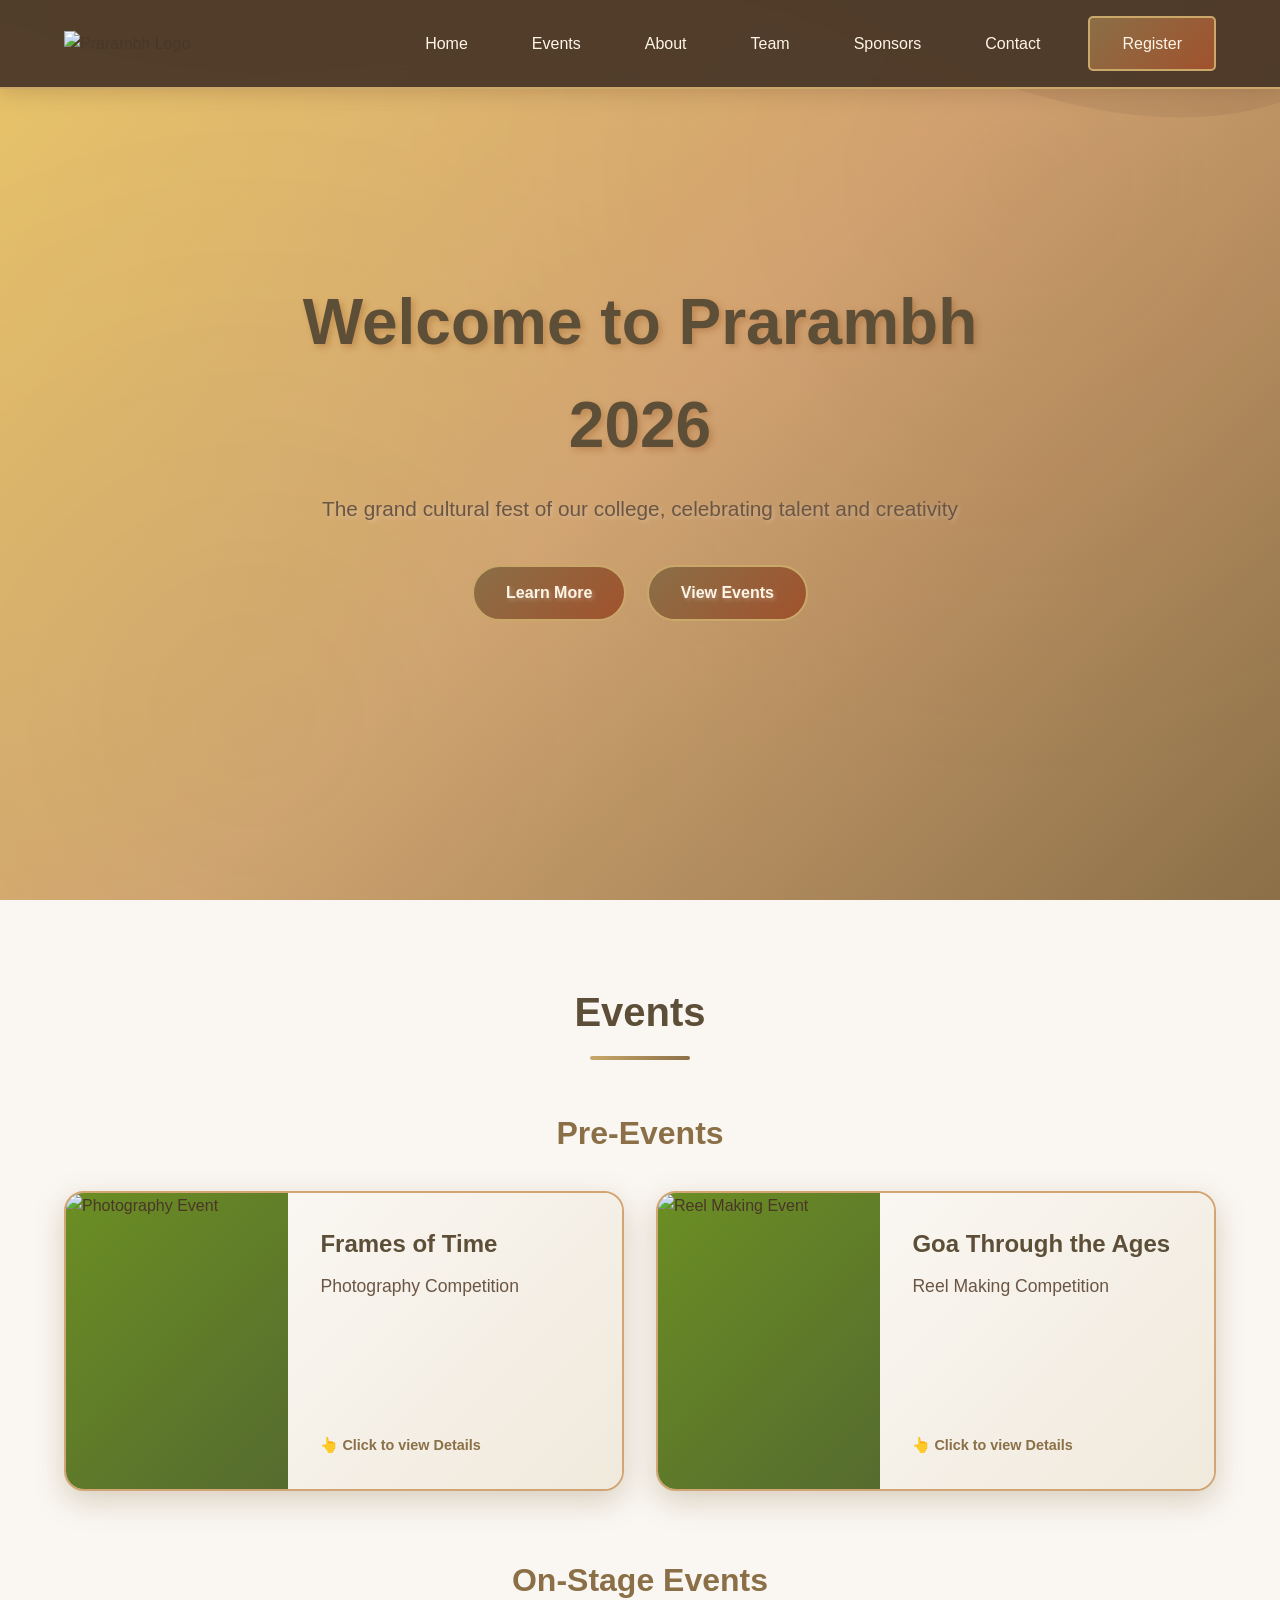
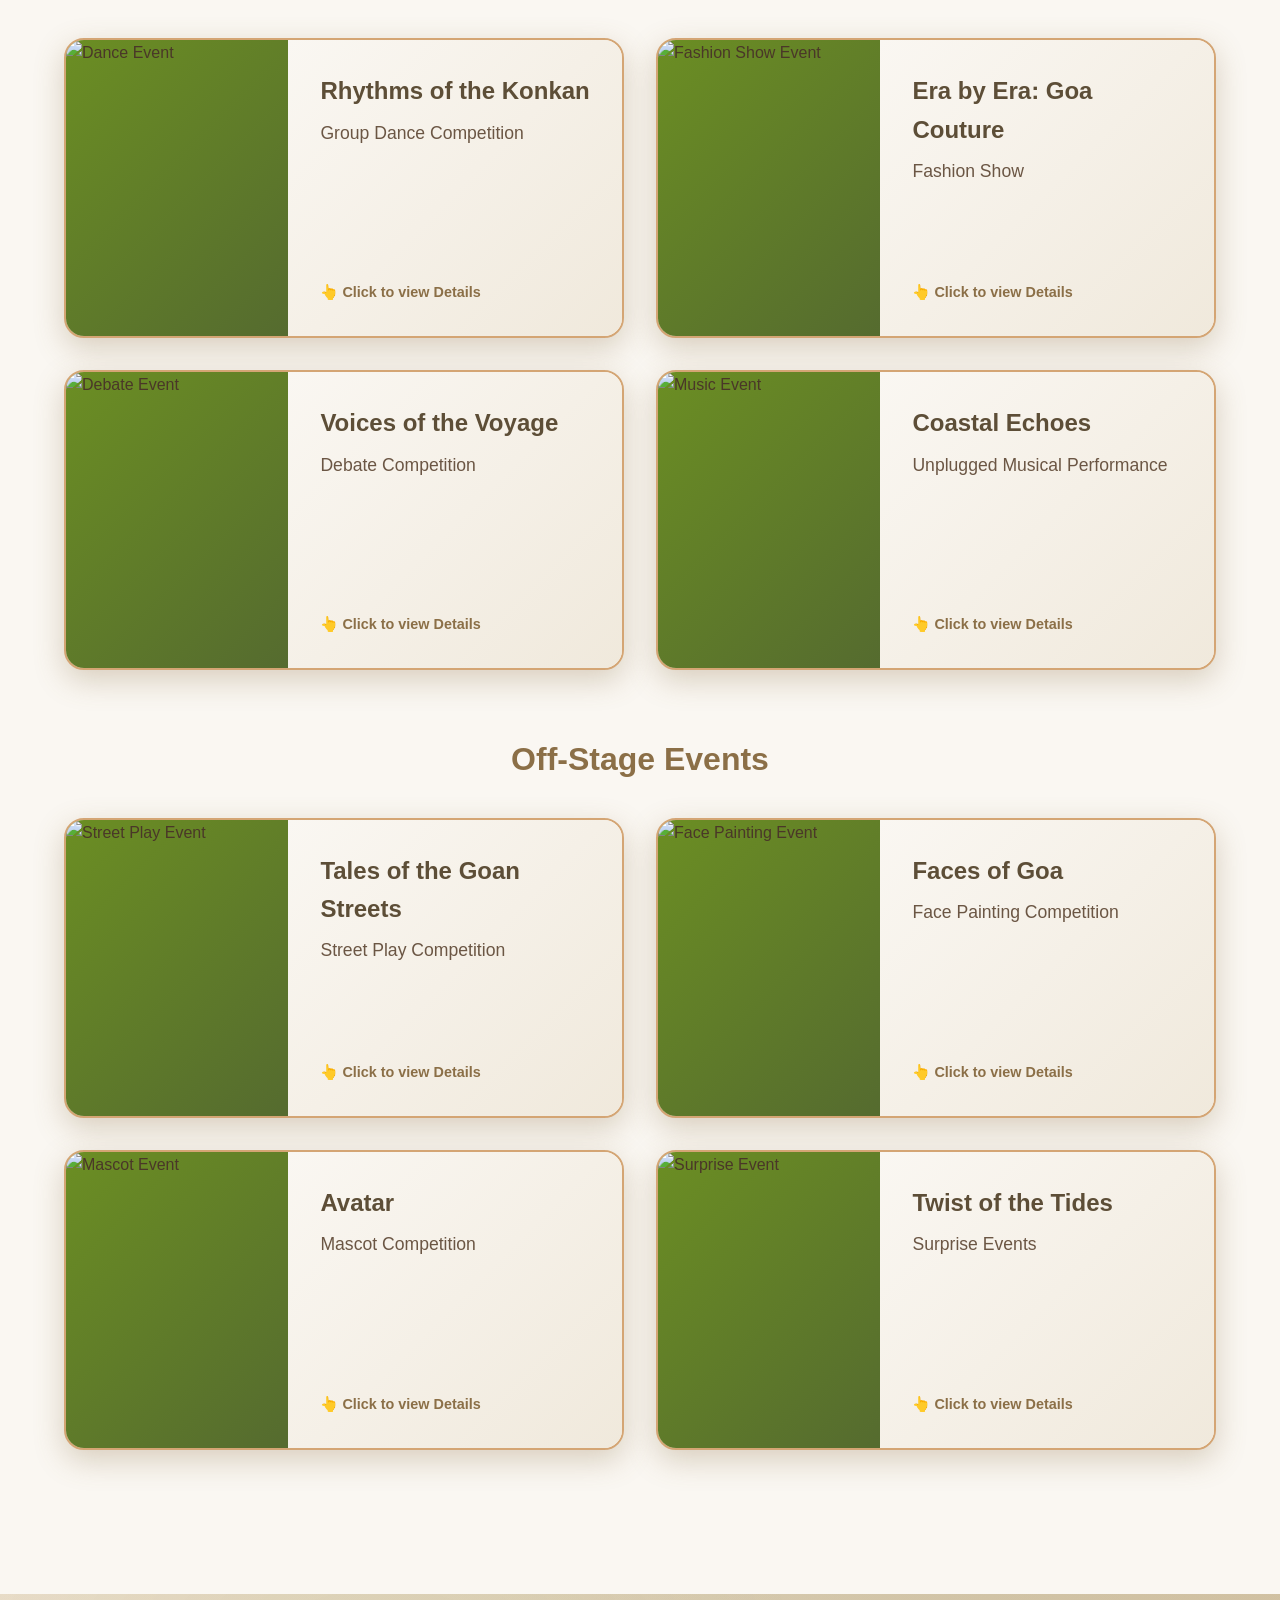
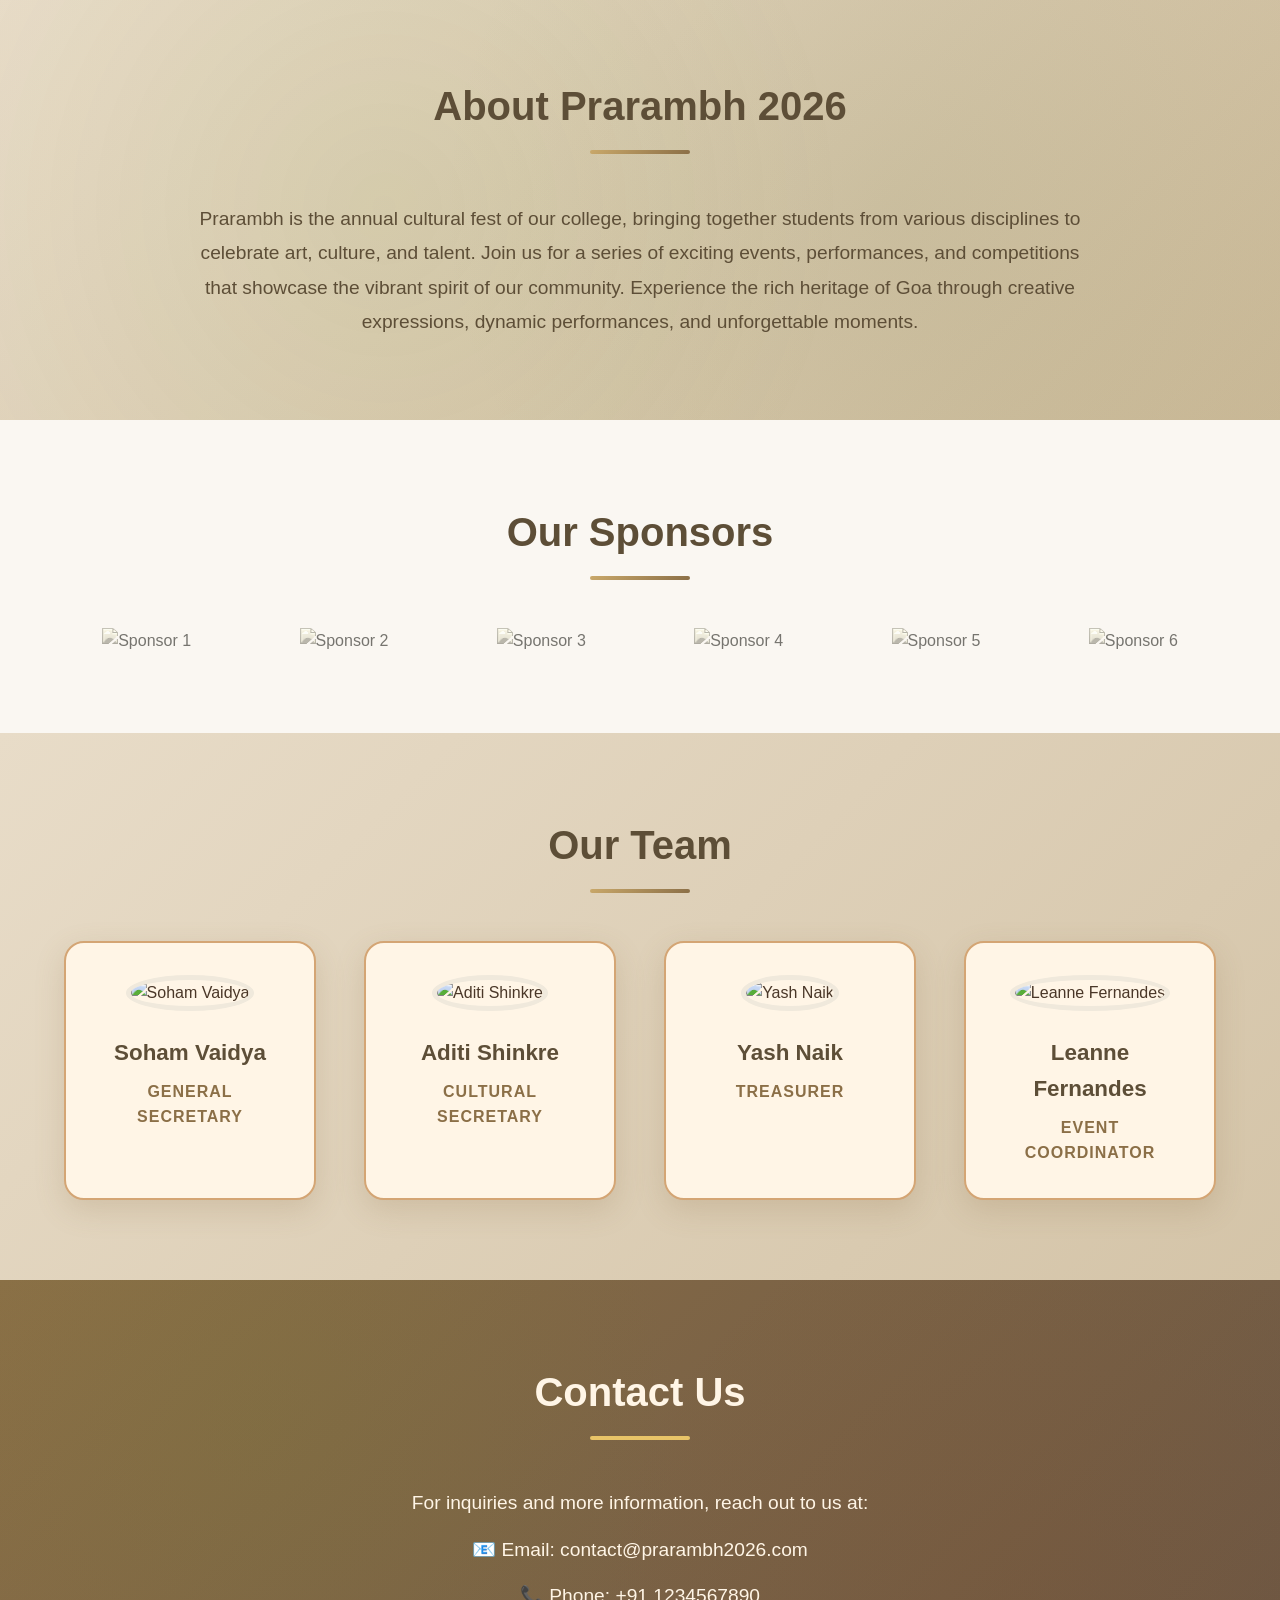
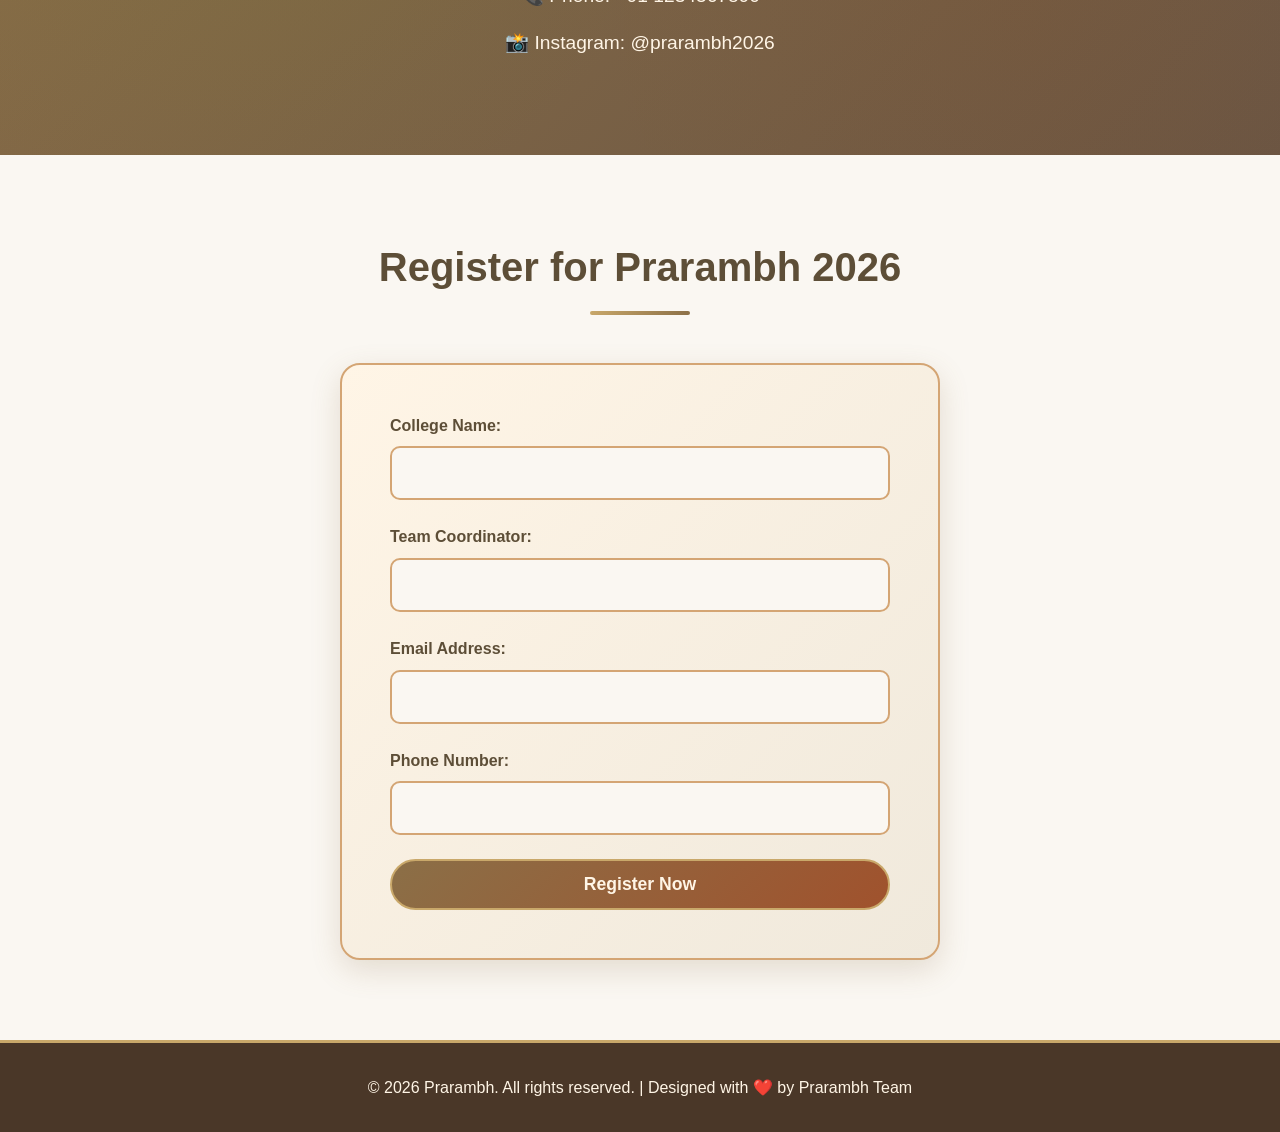
==== index.html @ e674198d "first commit" ====
<!DOCTYPE html>
<html lang="en">
<head>
    <meta charset="UTF-8">
    <meta name="viewport" content="width=device-width, initial-scale=1.0">
    <title>Prarambh 2026 - Cultural Fest</title>
    <link rel="stylesheet" href="theme.css">
</head>
<body>
    <div class="navbar">
        <div class="logo">
            <img src="assets/logo.png" alt="Prarambh Logo">
        </div>
        <div class="navbuttons">
            <a href="#home">Home</a>
            <a href="#events">Events</a>
            <a href="#about">About</a>
            <a href="#team">Team</a>
            <a href="#sponsors">Sponsors</a>
            <a href="#contact">Contact</a>
            <a href="#register" class="btn">Register</a>
        </div>
    </div>

    <div class="home" id="home">
        <div class="home-text">
            <h1>Welcome to Prarambh 2026</h1>
            <p>The grand cultural fest of our college, celebrating talent and creativity</p>
            <a href="#about" class="btn">Learn More</a>
            <a href="#events" class="btn">View Events</a>
        </div>
    </div>

    <section class="events" id="events">
        <h2>Events</h2>
        
        <div class="event-category">
            <h3>Pre-Events</h3>
            <div class="event-list">
                <div class="event-card" onclick="flipCard(this)">
                    <div class="event-card-inner">
                        <div class="event-front">
                            <div class="event-image">
                                <img src="assets/photography.jpg" alt="Photography Event">
                            </div>
                            <div class="event-content">
                                <h4>Frames of Time</h4>
                                <p>Photography Competition</p>
                                <div class="click-hint">
                                    <span>👆 Click to view Details</span>
                                </div>
                            </div>
                        </div>
                        <div class="event-back">
                            <h4>Frames of Time - Details</h4>
                            <ul>
                                <li>Theme: Capture the essence of Goa through time</li>
                                <li>Maximum 3 entries per participant</li>
                                <li>Original photographs only - no stock images</li>
                                <li>High resolution images (minimum 3000x2000 pixels)</li>
                                <li>Submit in JPEG format with metadata intact</li>
                                <li>Deadline: 7 days before the fest</li>
                            </ul>
                            <div class="back-hint">Click again to flip back</div>
                        </div>
                    </div>
                </div>
                <div class="event-card" onclick="flipCard(this)">
                    <div class="event-card-inner">
                        <div class="event-front">
                            <div class="event-image">
                                <img src="assets/reel.jpg" alt="Reel Making Event">
                            </div>
                            <div class="event-content">
                                <h4>Goa Through the Ages</h4>
                                <p>Reel Making Competition</p>
                                <div class="click-hint">
                                    <span>👆 Click to view Details</span>
                                </div>
                            </div>
                        </div>
                        <div class="event-back">
                            <h4>Goa Through the Ages - Details</h4>
                            <ul>
                                <li>Duration: 30-90 seconds</li>
                                <li>Theme: Historical or cultural aspects of Goa</li>
                                <li>Original content required</li>
                                <li>Can include music (ensure copyright clearance)</li>
                                <li>Submit in MP4 format, 1080p minimum</li>
                                <li>Deadline: 5 days before the fest</li>
                            </ul>
                            <div class="back-hint">Click again to flip back</div>
                        </div>
                    </div>
                </div>
            </div>
        </div>

        <div class="event-category">
            <h3>On-Stage Events</h3>
            <div class="event-list">
                <div class="event-card" onclick="flipCard(this)">
                    <div class="event-card-inner">
                        <div class="event-front">
                            <div class="event-image">
                                <img src="assets/dance.jpg" alt="Dance Event">
                            </div>
                            <div class="event-content">
                                <h4>Rhythms of the Konkan</h4>
                                <p>Group Dance Competition</p>
                                <div class="click-hint">
                                    <span>👆 Click to view Details</span>
                                </div>
                            </div>
                        </div>
                        <div class="event-back">
                            <h4>Rhythms of the Konkan - Details</h4>
                            <ul>
                                <li>Team size: 8-15 members</li>
                                <li>Performance duration: 5-8 minutes</li>
                                <li>Theme: Cultural dance forms of coastal India</li>
                                <li>Props allowed (must be carried by team)</li>
                                <li>Music track to be submitted 2 days prior</li>
                                <li>Judging: choreography, synchronization, costume, theme</li>
                            </ul>
                            <div class="back-hint">Click again to flip back</div>
                        </div>
                    </div>
                </div>
                <div class="event-card" onclick="flipCard(this)">
                    <div class="event-card-inner">
                        <div class="event-front">
                            <div class="event-image">
                                <img src="assets/fashion.jpg" alt="Fashion Show Event">
                            </div>
                            <div class="event-content">
                                <h4>Era by Era: Goa Couture</h4>
                                <p>Fashion Show</p>
                                <div class="click-hint">
                                    <span>👆 Click to view Details</span>
                                </div>
                            </div>
                        </div>
                        <div class="event-back">
                            <h4>Era by Era: Goa Couture - Details</h4>
                            <ul>
                                <li>Team size: 6-12 models + designers</li>
                                <li>Showcase minimum 3 eras of Goan fashion</li>
                                <li>Duration: 8-12 minutes</li>
                                <li>Original designs encouraged</li>
                                <li>Background music to be submitted in advance</li>
                                <li>Judging on creativity, presentation, and theme adherence</li>
                            </ul>
                            <div class="back-hint">Click again to flip back</div>
                        </div>
                    </div>
                </div>
                <div class="event-card" onclick="flipCard(this)">
                    <div class="event-card-inner">
                        <div class="event-front">
                            <div class="event-image">
                                <img src="assets/debate.jpg" alt="Debate Event">
                            </div>
                            <div class="event-content">
                                <h4>Voices of the Voyage</h4>
                                <p>Debate Competition</p>
                                <div class="click-hint">
                                    <span>👆 Click to view Details</span>
                                </div>
                            </div>
                        </div>
                        <div class="event-back">
                            <h4>Voices of the Voyage - Details</h4>
                            <ul>
                                <li>Format: Parliamentary debate</li>
                                <li>Team size: 2 members per side</li>
                                <li>Topic announced 30 minutes before debate</li>
                                <li>Speaking time: 5 minutes per speaker</li>
                                <li>Rebuttal time: 2 minutes</li>
                                <li>Judging on content, delivery, and argumentation</li>
                            </ul>
                            <div class="back-hint">Click again to flip back</div>
                        </div>
                    </div>
                </div>
                <div class="event-card" onclick="flipCard(this)">
                    <div class="event-card-inner">
                        <div class="event-front">
                            <div class="event-image">
                                <img src="assets/music.jpg" alt="Music Event">
                            </div>
                            <div class="event-content">
                                <h4>Coastal Echoes</h4>
                                <p>Unplugged Musical Performance</p>
                                <div class="click-hint">
                                    <span>👆 Click to view Details</span>
                                </div>
                            </div>
                        </div>
                        <div class="event-back">
                            <h4>Coastal Echoes - Details</h4>
                            <ul>
                                <li>Solo or group (maximum 5 members)</li>
                                <li>Duration: 4-6 minutes</li>
                                <li>Only acoustic instruments allowed</li>
                                <li>Original compositions or covers permitted</li>
                                <li>Sound check 30 minutes before performance</li>
                                <li>Judging on vocals, musicality, and stage presence</li>
                            </ul>
                            <div class="back-hint">Click again to flip back</div>
                        </div>
                    </div>
                </div>
            </div>
        </div>

        <div class="event-category">
            <h3>Off-Stage Events</h3>
            <div class="event-list">
                <div class="event-card" onclick="flipCard(this)">
                    <div class="event-card-inner">
                        <div class="event-front">
                            <div class="event-image">
                                <img src="assets/street.jpg" alt="Street Play Event">
                            </div>
                            <div class="event-content">
                                <h4>Tales of the Goan Streets</h4>
                                <p>Street Play Competition</p>
                                <div class="click-hint">
                                    <span>👆 Click to view Details</span>
                                </div>
                            </div>
                        </div>
                        <div class="event-back">
                            <h4>Tales of the Goan Streets - Details</h4>
                            <ul>
                                <li>Team size: 8-20 members</li>
                                <li>Duration: 10-15 minutes</li>
                                <li>Theme: Social issues or Goan culture</li>
                                <li>Minimal props allowed</li>
                                <li>No microphones - natural voice projection</li>
                                <li>Performance in designated outdoor area</li>
                            </ul>
                            <div class="back-hint">Click again to flip back</div>
                        </div>
                    </div>
                </div>
                <div class="event-card" onclick="flipCard(this)">
                    <div class="event-card-inner">
                        <div class="event-front">
                            <div class="event-image">
                                <img src="assets/facepainting.jpg" alt="Face Painting Event">
                            </div>
                            <div class="event-content">
                                <h4>Faces of Goa</h4>
                                <p>Face Painting Competition</p>
                                <div class="click-hint">
                                    <span>👆 Click to view Details</span>
                                </div>
                            </div>
                        </div>
                        <div class="event-back">
                            <h4>Faces of Goa - Details</h4>
                            <ul>
                                <li>Solo event</li>
                                <li>Duration: 45 minutes</li>
                                <li>Theme: Goan culture and heritage</li>
                                <li>Bring your own materials</li>
                                <li>Model will be provided</li>
                                <li>Judging on creativity, technique, and theme</li>
                            </ul>
                            <div class="back-hint">Click again to flip back</div>
                        </div>
                    </div>
                </div>
                <div class="event-card" onclick="flipCard(this)">
                    <div class="event-card-inner">
                        <div class="event-front">
                            <div class="event-image">
                                <img src="assets/mascot.jpg" alt="Mascot Event">
                            </div>
                            <div class="event-content">
                                <h4>Avatar</h4>
                                <p>Mascot Competition</p>
                                <div class="click-hint">
                                    <span>👆 Click to view Details</span>
                                </div>
                            </div>
                        </div>
                        <div class="event-back">
                            <h4>Avatar - Details</h4>
                            <ul>
                                <li>Solo or pair entry</li>
                                <li>Create an original mascot for Prarambh</li>
                                <li>Costume must be self-made</li>
                                <li>Performance duration: 2-3 minutes</li>
                                <li>Mascot should represent cultural values</li>
                                <li>Judging on creativity, costume, and performance</li>
                            </ul>
                            <div class="back-hint">Click again to flip back</div>
                        </div>
                    </div>
                </div>
                <div class="event-card" onclick="flipCard(this)">
                    <div class="event-card-inner">
                        <div class="event-front">
                            <div class="event-image">
                                <img src="assets/surprise.jpg" alt="Surprise Event">
                            </div>
                            <div class="event-content">
                                <h4>Twist of the Tides</h4>
                                <p>Surprise Events</p>
                                <div class="click-hint">
                                    <span>👆 Click to view Details</span>
                                </div>
                            </div>
                        </div>
                        <div class="event-back">
                            <h4>Twist of the Tides - Details</h4>
                            <ul>
                                <li>Details will be announced at the venue</li>
                                <li>Open to all participants</li>
                                <li>Spontaneous participation encouraged</li>
                                <li>Quick decision-making required</li>
                                <li>Prizes for most creative responses</li>
                                <li>Stay tuned for announcements during the fest!</li>
                            </ul>
                            <div class="back-hint">Click again to flip back</div>
                        </div>
                    </div>
                </div>
            </div>
        </div>
    </section>

    <section class="about" id="about">
        <h2>About Prarambh 2026</h2>
        <p>Prarambh is the annual cultural fest of our college, bringing together students from various disciplines to celebrate art, culture, and talent. Join us for a series of exciting events, performances, and competitions that showcase the vibrant spirit of our community. Experience the rich heritage of Goa through creative expressions, dynamic performances, and unforgettable moments.</p>
    </section>

    <section class="sponsors" id="sponsors">
        <h2>Our Sponsors</h2>
        <div class="sponsor-list">
            <div class="sponsor-item">
                <img src="assets/sponsor1.png" alt="Sponsor 1">
            </div>
            <div class="sponsor-item">
                <img src="assets/sponsor1.png" alt="Sponsor 2">
            </div>
            <div class="sponsor-item">
                <img src="assets/sponsor1.png" alt="Sponsor 3">
            </div>
            <div class="sponsor-item">
                <img src="assets/sponsor1.png" alt="Sponsor 4">
            </div>
            <div class="sponsor-item">
                <img src="assets/sponsor1.png" alt="Sponsor 5">
            </div>
            <div class="sponsor-item">
                <img src="assets/sponsor1.png" alt="Sponsor 6">
            </div>
        </div>
    </section>

    <section class="team" id="team">
        <h2>Our Team</h2>
        <div class="team-container">
            <div class="team-member">
                <img src="assets/team1.jpg" alt="Soham Vaidya">
                <h4>Soham Vaidya</h4>
                <p>General Secretary</p>
            </div>
            <div class="team-member">
                <img src="assets/team2.jpg" alt="Aditi Shinkre">
                <h4>Aditi Shinkre</h4>
                <p>Cultural Secretary</p>
            </div>
            <div class="team-member">
                <img src="assets/team4.jpg" alt="Yash Naik">
                <h4>Yash Naik</h4>
                <p>Treasurer</p>
            </div>
            <div class="team-member">
                <img src="assets/team5.jpg" alt="Leanne Fernandes">
                <h4>Leanne Fernandes</h4>
                <p>Event Coordinator</p>
            </div>
        </div>
    </section>

    <section class="contact" id="contact">
        <h2>Contact Us</h2>
        <p>For inquiries and more information, reach out to us at:</p>
        <p>📧 Email: contact@prarambh2026.com</p>
        <p>📞 Phone: +91 1234567890</p>
        <p>📸 Instagram: @prarambh2026</p>
    </section>

    <section class="register" id="register">
        <h2>Register for Prarambh 2026</h2>
        <form action="#" method="post">
            <label for="name">College Name:</label>
            <input type="text" id="name" name="name" required>

            <label for="name">Team Coordinator:</label>
            <input type="text" id="name" name="name" required>

            <label for="email">Email Address:</label>
            <input type="email" id="email" name="email" required>

            <label for="phone">Phone Number:</label>
            <input type="tel" id="phone" name="phone" required>

            <button type="submit" class="btn">Register Now</button>
        </form>
    </section>

    <div class="footer">
        <p>&copy; 2026 Prarambh. All rights reserved. | Designed with ❤️ by Prarambh Team</p>
    </div>

    <script>
        function flipCard(card) {
            card.classList.toggle('flipped');
        }

        document.querySelectorAll('a[href^="#"]').forEach(anchor => {
            anchor.addEventListener('click', function (e) {
                e.preventDefault();
                const target = document.querySelector(this.getAttribute('href'));
                if (target) {
                    target.scrollIntoView({
                        behavior: 'smooth',
                        block: 'start'
                    });
                }
            });
        });
    </script>
</body>
</html>
---- theme.css ----
* {
            margin: 0;
            padding: 0;
            box-sizing: border-box;
        }

        body {
            font-family: 'Segoe UI', Tahoma, Geneva, Verdana, sans-serif;
            line-height: 1.6;
            color: #4a3728;
            background: #f5f0e8;
        }

        .navbar {
            position: fixed;
            top: 0;
            width: 100%;
            background: rgba(74, 55, 40, 0.95);
            backdrop-filter: blur(10px);
            padding: 1rem 5%;
            display: flex;
            justify-content: space-between;
            align-items: center;
            z-index: 1000;
            box-shadow: 0 2px 20px rgba(120, 81, 50, 0.3);
            border-bottom: 2px solid #c9a86a;
        }

        .logo img {
            height: 50px;
            width: auto;
        }

        .navbuttons {
            display: flex;
            gap: 2rem;
            align-items: center;
        }

        .navbuttons a {
            color: #fff5e6;
            text-decoration: none;
            font-weight: 500;
            transition: all 0.3s ease;
            padding: 0.5rem 1rem;
            border-radius: 5px;
        }

        .navbuttons a:hover {
            color: #e8c468;
            background: rgba(201, 168, 106, 0.2);
        }

        .btn {
            background: linear-gradient(135deg, #8b6f47 0%, #a0522d 100%);
            color: #fff5e6 !important;
            padding: 0.8rem 2rem !important;
            border: 2px solid #c9a86a;
            border-radius: 50px;
            cursor: pointer;
            font-weight: 600;
            transition: all 0.3s ease;
            text-decoration: none;
            display: inline-block;
        }

        .btn:hover {
            transform: translateY(-2px);
            box-shadow: 0 10px 25px rgba(139, 111, 71, 0.4);
            background: linear-gradient(135deg, #a0522d 0%, #8b4513 100%);
            border-color: #e8c468;
        }

        .home {
            min-height: 100vh;
            background: linear-gradient(135deg, #e8c468 0%, #d4a574 50%, #8b6f47 100%);
            display: flex;
            align-items: center;
            justify-content: center;
            text-align: center;
            padding: 2rem;
            position: relative;
            overflow: hidden;
        }

        .home::before {
            content: '';
            position: absolute;
            top: 0;
            left: 0;
            right: 0;
            bottom: 0;
            background: 
                radial-gradient(circle at 20% 80%, rgba(107, 142, 35, 0.1) 0%, transparent 50%),
                radial-gradient(circle at 80% 20%, rgba(139, 69, 19, 0.1) 0%, transparent 50%),
                url('data:image/svg+xml,<svg xmlns="http://www.w3.org/2000/svg" viewBox="0 0 1200 120"><path d="M321.39,56.44c58-10.79,114.16-30.13,172-41.86,82.39-16.72,168.19-17.73,250.45-.39C823.78,31,906.67,72,985.66,92.83c70.05,18.48,146.53,26.09,214.34,3V0H0V27.35A600.21,600.21,0,0,0,321.39,56.44Z" fill="rgba(74, 55, 40, 0.15)"></path></svg>') repeat-x;
            opacity: 0.6;
        }

        .home-text {
            z-index: 1;
            color: #4a3728;
            max-width: 800px;
            text-shadow: 2px 2px 4px rgba(245, 240, 232, 0.3);
        }

        .home-text h1 {
            font-size: 4rem;
            margin-bottom: 1rem;
            animation: fadeInUp 1s ease;
            color: #5d4e37;
            text-shadow: 3px 3px 6px rgba(139, 69, 19, 0.3);
        }

        .home-text p {
            font-size: 1.3rem;
            margin-bottom: 2rem;
            animation: fadeInUp 1s ease 0.2s backwards;
            color: #6b5644;
        }

        .home-text .btn {
            margin: 0.5rem;
            animation: fadeInUp 1s ease 0.4s backwards;
        }

        @keyframes fadeInUp {
            from {
                opacity: 0;
                transform: translateY(30px);
            }
            to {
                opacity: 1;
                transform: translateY(0);
            }
        }

        section {
            padding: 5rem 5%;
            max-width: 1400px;
            margin: 0 auto;
        }

        h2 {
            font-size: 2.5rem;
            text-align: center;
            margin-bottom: 3rem;
            color: #5d4e37;
            position: relative;
            padding-bottom: 1rem;
        }

        h2::after {
            content: '';
            position: absolute;
            bottom: 0;
            left: 50%;
            transform: translateX(-50%);
            width: 100px;
            height: 4px;
            background: linear-gradient(135deg, #c9a86a 0%, #8b6f47 100%);
            border-radius: 2px;
        }

        .events {
            background: #faf7f2;
        }

        .event-category {
            margin-bottom: 4rem;
        }

        .event-category h3 {
            font-size: 2rem;
            color: #8b6f47;
            margin-bottom: 2rem;
            text-align: center;
        }

        .event-list {
            display: grid;
            grid-template-columns: repeat(2, 1fr);
            gap: 2rem;
        }

        .event-card {
            perspective: 1000px;
            height: 300px;
            cursor: pointer;
        }

        .event-card-inner {
            position: relative;
            width: 100%;
            height: 100%;
            transition: transform 0.8s;
            transform-style: preserve-3d;
        }

        .event-card.flipped .event-card-inner {
            transform: rotateY(180deg);
        }

        .event-front,
        .event-back {
            position: absolute;
            width: 100%;
            height: 100%;
            backface-visibility: hidden;
            border-radius: 20px;
            box-shadow: 0 10px 30px rgba(139, 111, 71, 0.3);
            border: 2px solid #d4a574;
        }

        .event-front {
            background: #fff5e6;
            display: flex;
            overflow: hidden;
        }

        .event-image {
            width: 40%;
            object-fit: cover;
            background: linear-gradient(135deg, #6b8e23 0%, #556b2f 100%);
        }

        .event-image img {
            width: 100%;
            height: 100%;
            object-fit: cover;
        }

        .event-content {
            width: 60%;
            padding: 2rem;
            display: flex;
            flex-direction: column;
            justify-content: center;
            background: linear-gradient(135deg, #faf7f2 0%, #f0e9dc 100%);
        }

        .event-content h4 {
            font-size: 1.5rem;
            margin-bottom: 0.5rem;
            color: #5d4e37;
        }

        .event-content p {
            color: #6b5644;
            margin-bottom: 1rem;
            font-size: 1.1rem;
        }

        .event-content .click-hint {
            font-size: 0.9rem;
            color: #8b6f47;
            font-weight: 600;
            display: flex;
            align-items: center;
            gap: 0.5rem;
            margin-top: auto;
        }

        .event-back {
            background: linear-gradient(135deg, #8b6f47 0%, #6b5644 100%);
            transform: rotateY(180deg);
            padding: 2rem;
            color: #fff5e6;
            overflow-y: auto;
        }

        .event-back h4 {
            font-size: 1.5rem;
            margin-bottom: 1.5rem;
            text-align: center;
            border-bottom: 2px solid #e8c468;
            padding-bottom: 1rem;
        }

        .event-back ul {
            list-style: none;
            padding: 0;
        }

        .event-back li {
            margin-bottom: 1rem;
            padding-left: 1.5rem;
            position: relative;
            line-height: 1.6;
        }

        .event-back li::before {
            content: "✓";
            position: absolute;
            left: 0;
            font-weight: bold;
            color: #e8c468;
        }

        .event-back .back-hint {
            text-align: center;
            margin-top: 1rem;
            font-size: 0.9rem;
            opacity: 0.9;
            font-style: italic;
        }



        .about {
            background: linear-gradient(135deg, #e8dcc8 0%, #c9b896 100%);
            position: relative;
        }

        .about::before {
            content: '';
            position: absolute;
            top: 0;
            left: 0;
            right: 0;
            bottom: 0;
            background: 
                radial-gradient(circle at 30% 50%, rgba(107, 142, 35, 0.08) 0%, transparent 50%),
                radial-gradient(circle at 70% 50%, rgba(85, 107, 47, 0.08) 0%, transparent 50%);
            pointer-events: none;
        }

        .about p {
            text-align: center;
            font-size: 1.2rem;
            max-width: 900px;
            margin: 0 auto;
            line-height: 1.8;
            color: #5d4e37;
            position: relative;
            z-index: 1;
        }

        .sponsors {
            background: #faf7f2;
        }

        .sponsor-list {
            display: grid;
            grid-template-columns: repeat(auto-fit, minmax(150px, 1fr));
            gap: 2rem;
            align-items: center;
            justify-items: center;
        }

        .sponsor-item img {
            max-width: 150px;
            height: auto;
            filter: grayscale(100%) sepia(30%) hue-rotate(15deg);
            transition: all 0.3s ease;
            opacity: 0.7;
        }

        .sponsor-item img:hover {
            filter: grayscale(0%) sepia(0%);
            opacity: 1;
            transform: scale(1.1);
        }

        .contact {
            background: linear-gradient(135deg, #8b6f47 0%, #6b5644 100%);
            color: #fff5e6;
            text-align: center;
            position: relative;
        }

        .contact::before {
            content: '';
            position: absolute;
            top: 0;
            left: 0;
            right: 0;
            bottom: 0;
            background: 
                radial-gradient(circle at 20% 30%, rgba(107, 142, 35, 0.1) 0%, transparent 40%),
                radial-gradient(circle at 80% 70%, rgba(139, 69, 19, 0.1) 0%, transparent 40%);
            pointer-events: none;
        }

        .contact h2 {
            color: #fff5e6;
            position: relative;
            z-index: 1;
        }

        .contact h2::after {
            background: #e8c468;
        }

        .contact p {
            font-size: 1.2rem;
            margin: 1rem 0;
            position: relative;
            z-index: 1;
        }

        .team {
            background: linear-gradient(135deg, #e8dcc8 0%, #d4c4a8 100%);
        }

        .team-container {
            display: grid;
            grid-template-columns: repeat(auto-fit, minmax(250px, 1fr));
            gap: 3rem;
            max-width: 1200px;
            margin: 0 auto;
        }

        .team-member {
            background: #fff5e6;
            border-radius: 20px;
            padding: 2rem;
            text-align: center;
            box-shadow: 0 10px 30px rgba(139, 111, 71, 0.2);
            transition: all 0.3s ease;
            position: relative;
            overflow: hidden;
            border: 2px solid #d4a574;
        }

        .team-member::before {
            content: '';
            position: absolute;
            top: 0;
            left: 0;
            right: 0;
            height: 5px;
            background: linear-gradient(135deg, #c9a86a 0%, #8b6f47 100%);
            transform: scaleX(0);
            transition: transform 0.3s ease;
        }

        .team-member:hover::before {
            transform: scaleX(1);
        }

        .team-member:hover {
            transform: translateY(-10px);
            box-shadow: 0 20px 40px rgba(139, 111, 71, 0.3);
            border-color: #c9a86a;
        }

        .team-member img {
            width: 150px;
            height: 150px;
            border-radius: 50%;
            object-fit: cover;
            margin-bottom: 1.5rem;
            border: 5px solid #f0e9dc;
            transition: all 0.3s ease;
        }

        .team-member:hover img {
            border-color: #c9a86a;
            transform: scale(1.05);
        }

        .team-member h4 {
            font-size: 1.4rem;
            color: #5d4e37;
            margin-bottom: 0.5rem;
        }

        .team-member p {
            color: #8b6f47;
            font-weight: 600;
            font-size: 1rem;
            text-transform: uppercase;
            letter-spacing: 1px;
        }

        .register {
            background: #faf7f2;
        }

        .register form {
            max-width: 600px;
            margin: 0 auto;
            background: linear-gradient(135deg, #fff5e6 0%, #f0e9dc 100%);
            padding: 3rem;
            border-radius: 20px;
            box-shadow: 0 10px 30px rgba(139, 111, 71, 0.2);
            border: 2px solid #d4a574;
        }

        .register label {
            display: block;
            margin-bottom: 0.5rem;
            font-weight: 600;
            color: #5d4e37;
        }

        .register input {
            width: 100%;
            padding: 1rem;
            margin-bottom: 1.5rem;
            border: 2px solid #d4a574;
            border-radius: 10px;
            font-size: 1rem;
            transition: all 0.3s ease;
            background: #faf7f2;
        }

        .register input:focus {
            outline: none;
            border-color: #8b6f47;
            box-shadow: 0 0 0 3px rgba(139, 111, 71, 0.1);
        }

        .register button {
            width: 100%;
            padding: 1rem;
            font-size: 1.1rem;
        }

        .footer {
            background: #4a3728;
            color: #fff5e6;
            text-align: center;
            padding: 2rem;
            border-top: 3px solid #c9a86a;
        }

        @media (max-width: 768px) {
            .navbuttons {
                display: none;
            }

            .home-text h1 {
                font-size: 2.5rem;
            }

            .home-text p {
                font-size: 1rem;
            }

            h2 {
                font-size: 2rem;
            }

            .event-list {
                grid-template-columns: 1fr;
            }

            .event-card {
                height: 400px;
            }

            .event-front {
                flex-direction: column;
            }

            .event-image,
            .event-content {
                width: 100%;
            }

            .event-image {
                height: 40%;
            }

            .event-content {
                height: 60%;
            }
        }
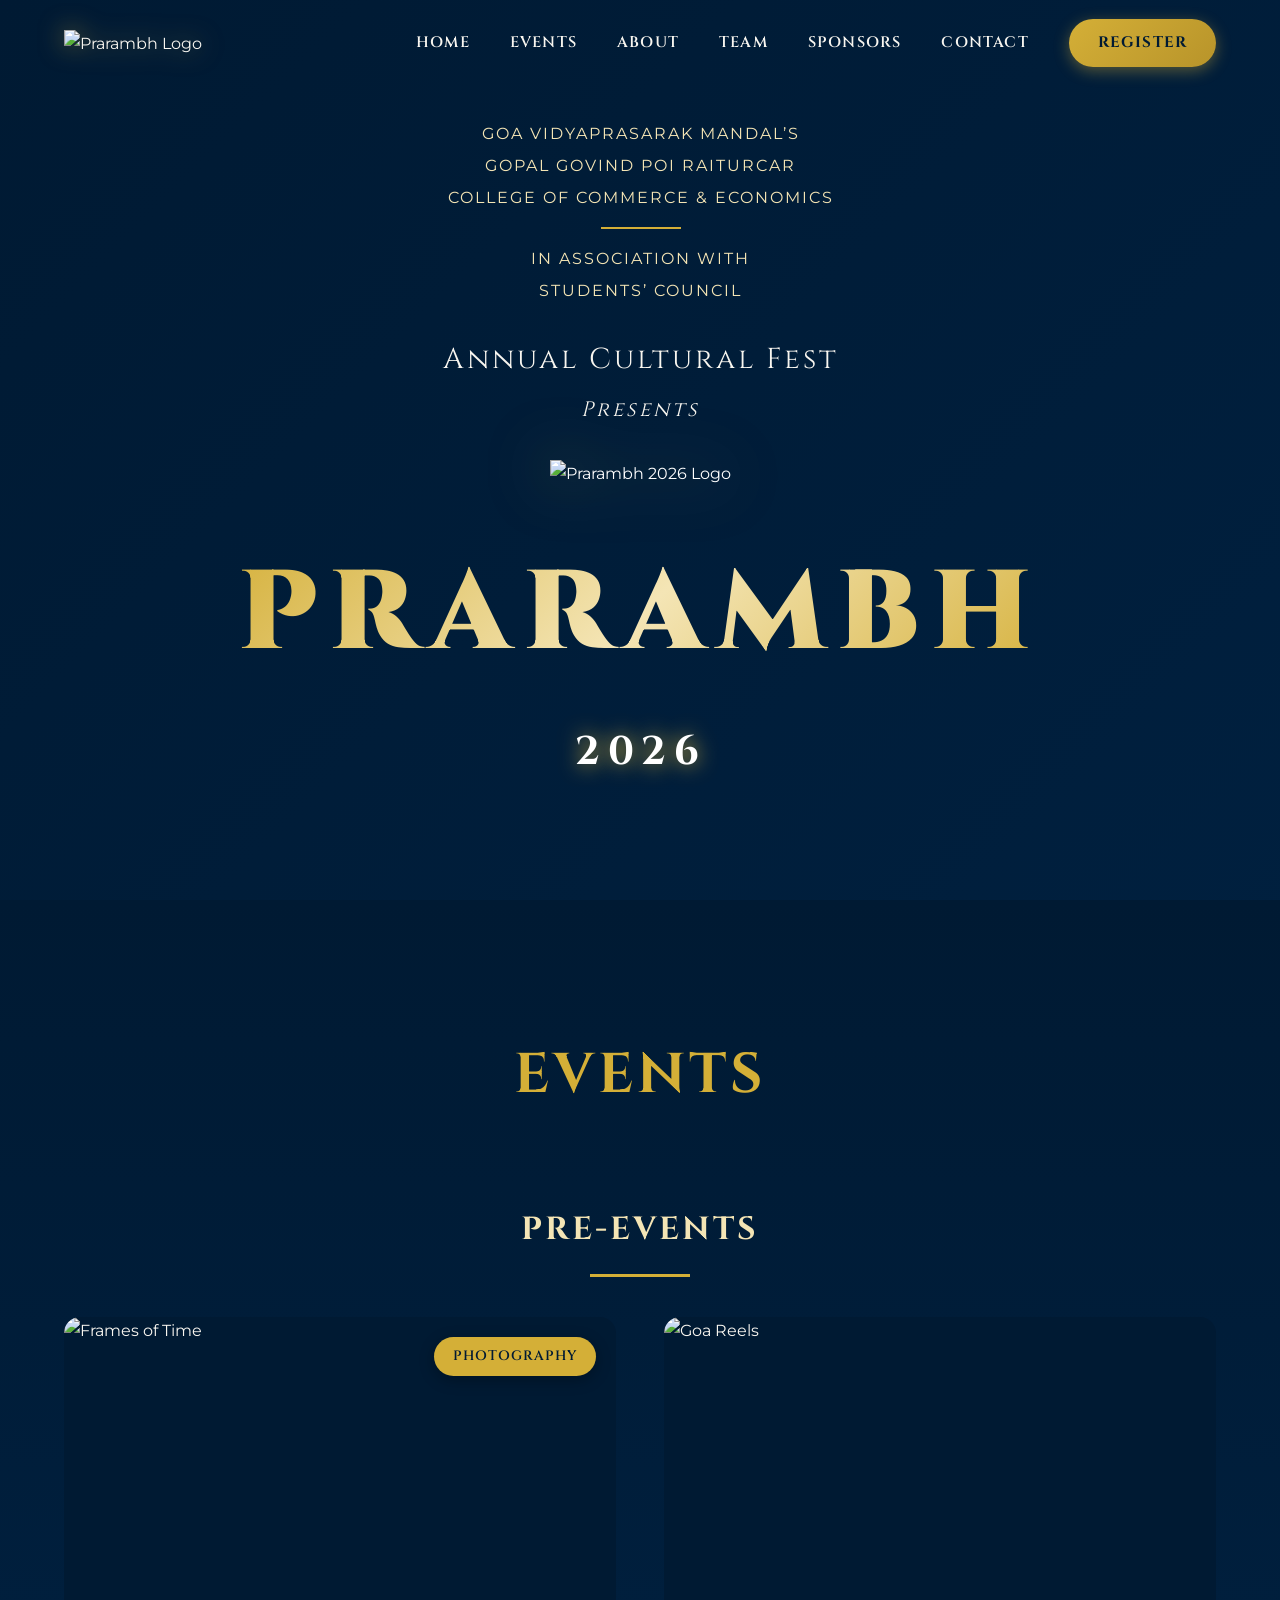
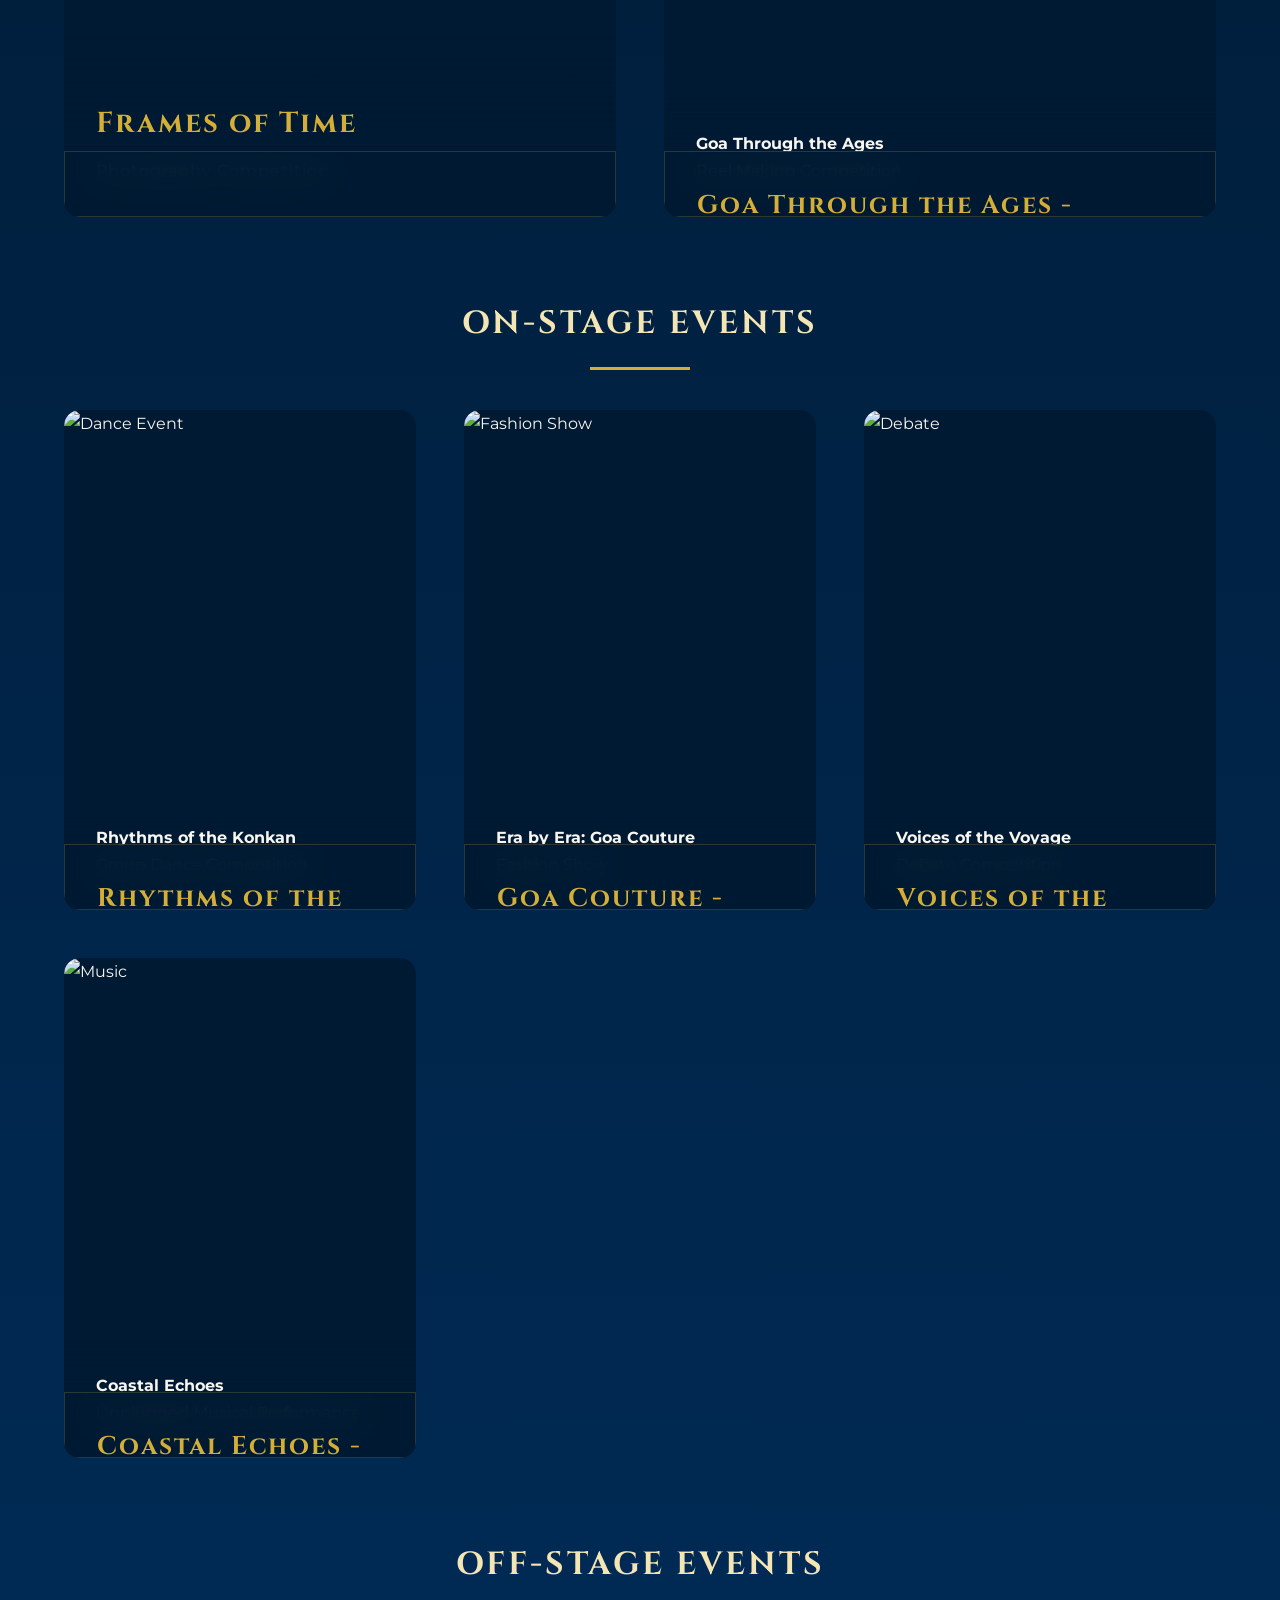
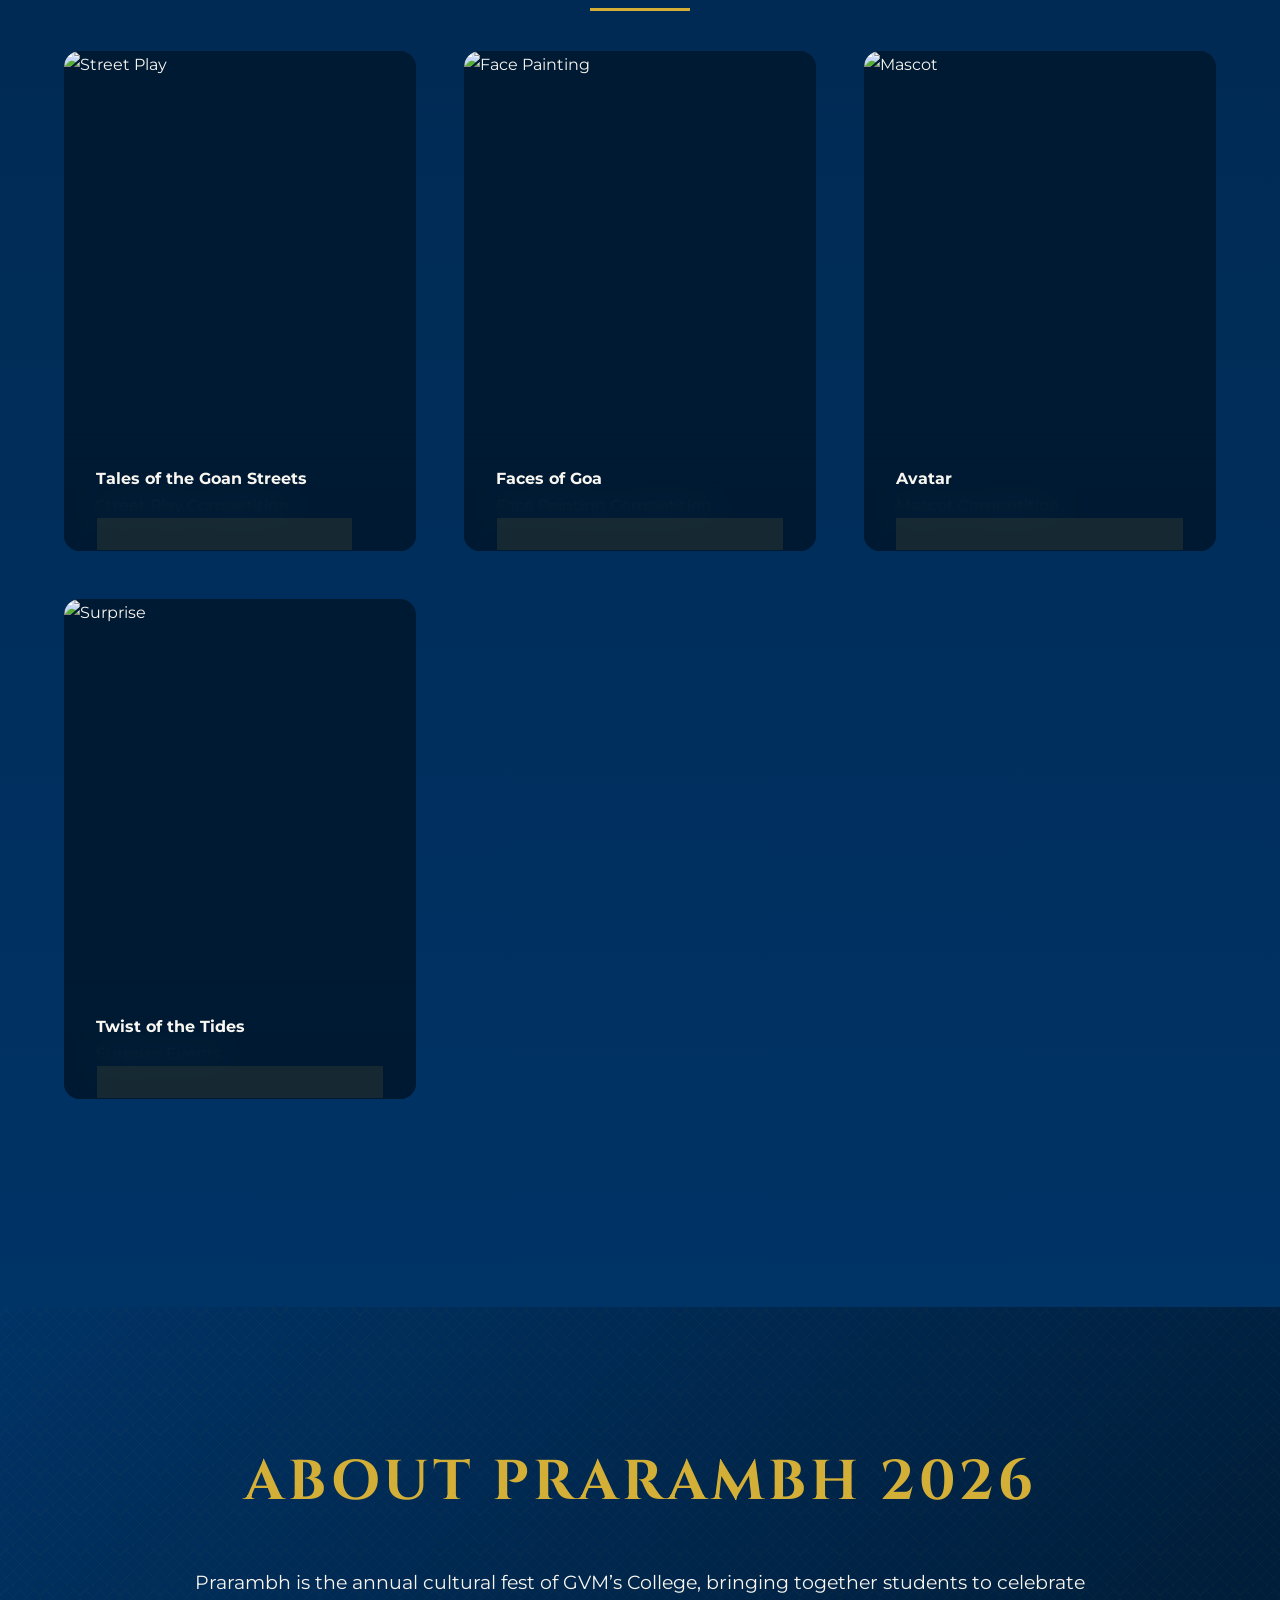
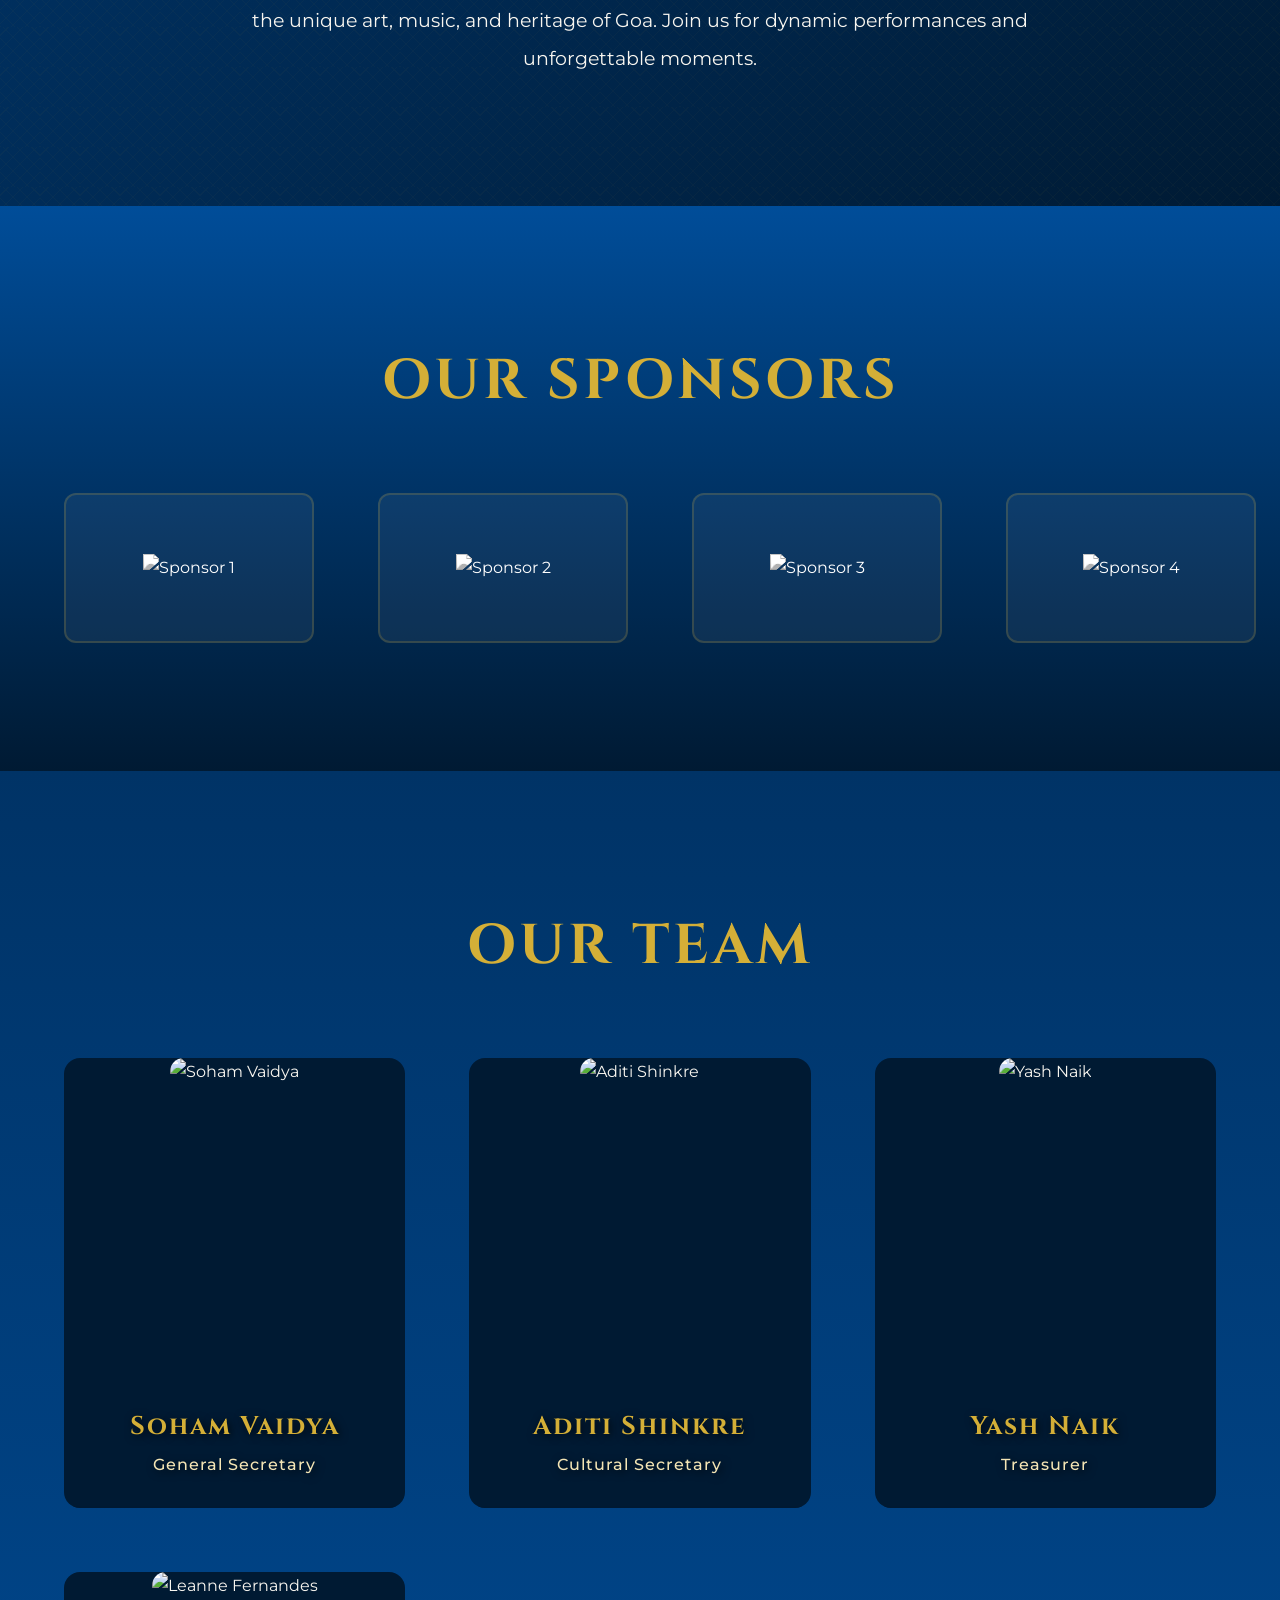
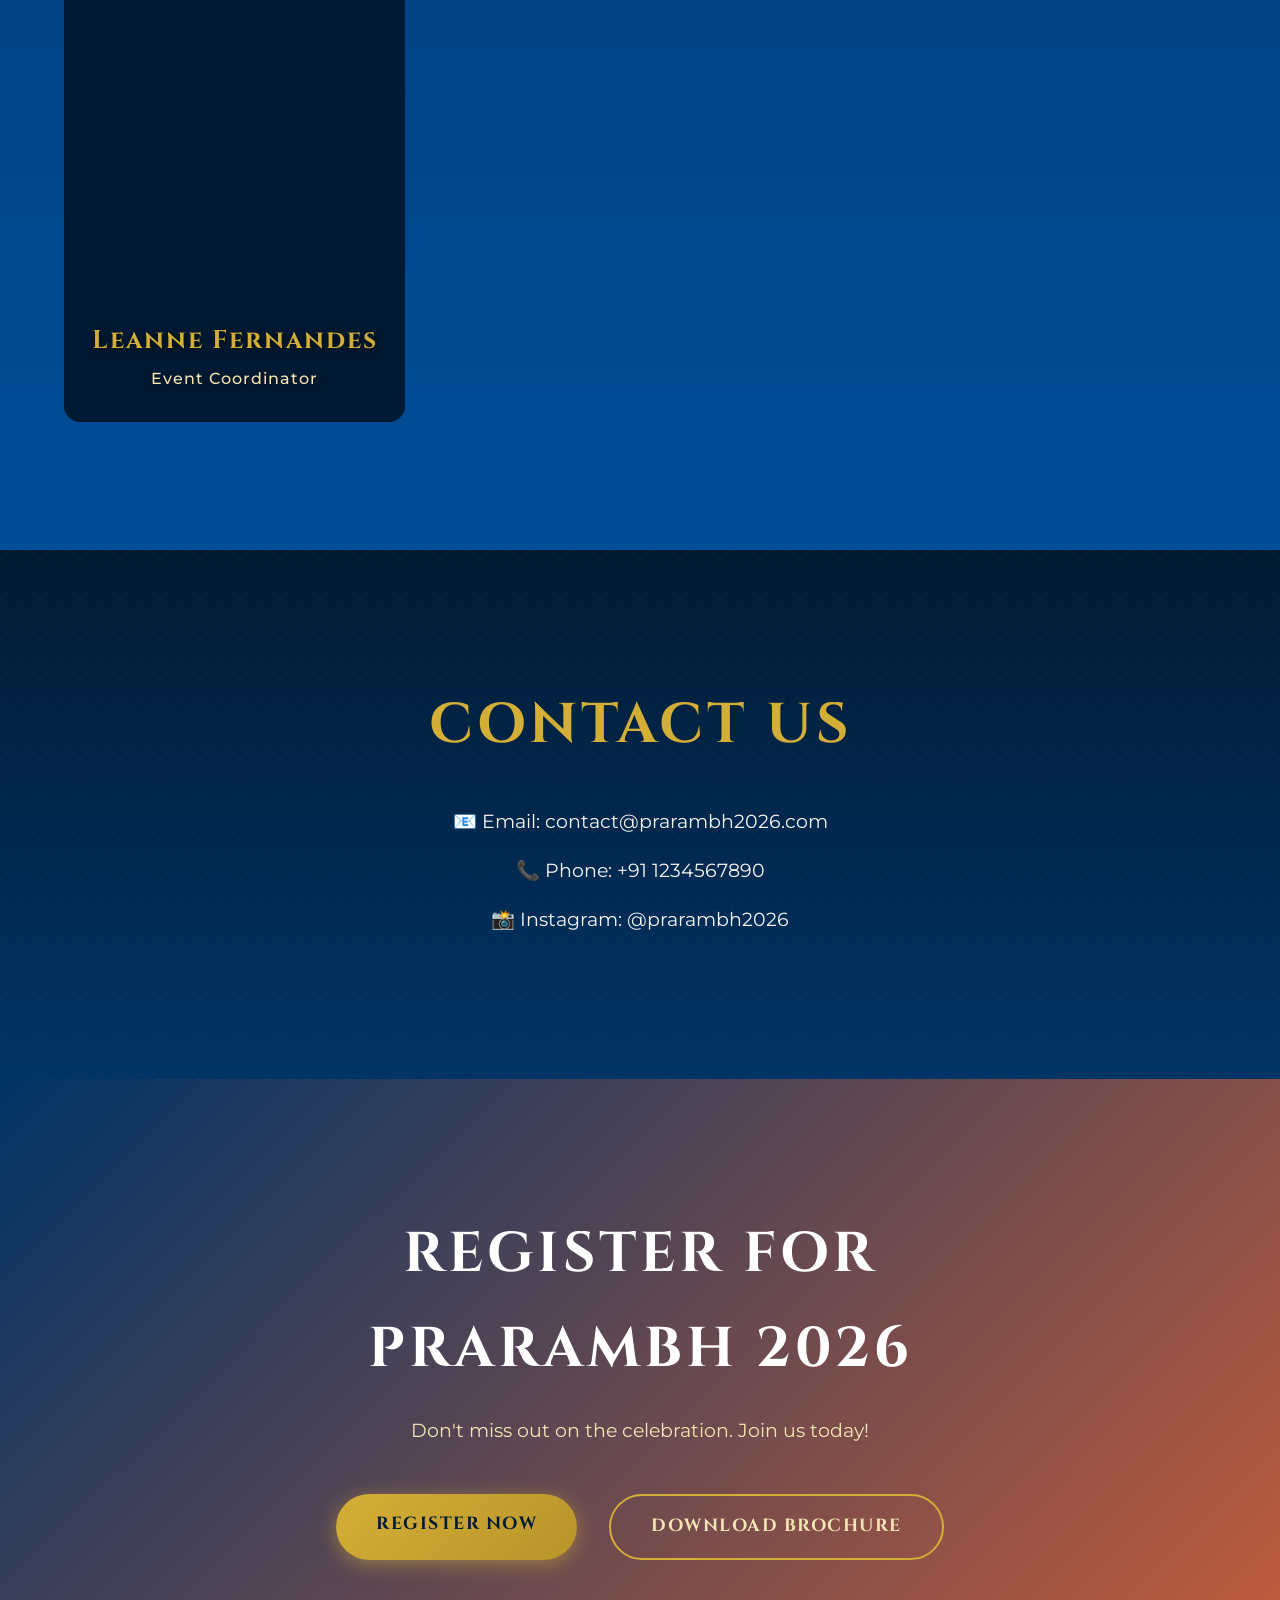
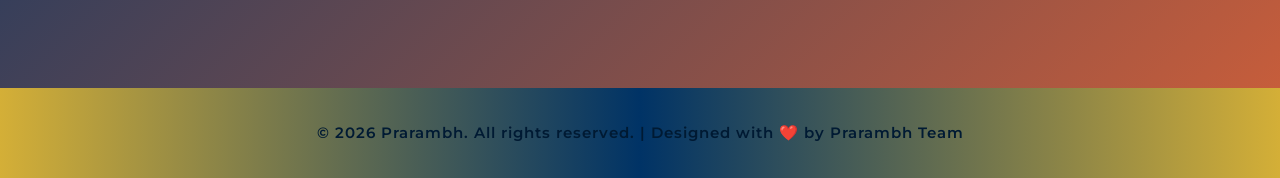
==== commit edf09cf1: "changes made" ====
--- a/index.html
+++ b/index.html
@@ -3,13 +3,14 @@
 <head>
     <meta charset="UTF-8">
     <meta name="viewport" content="width=device-width, initial-scale=1.0">
-    <title>Prarambh 2026 - Cultural Fest</title>
-    <link rel="stylesheet" href="theme.css">
+    <title>Prarambh 2026 - On test</title>
+    <link href="https://fonts.googleapis.com/css2?family=Cinzel:wght@400;700&family=Montserrat:wght@300;400;600&display=swap" rel="stylesheet">
+    <link rel="stylesheet" href="style.css">
 </head>
 <body>
     <div class="navbar">
         <div class="logo">
-            <img src="assets/logo.png" alt="Prarambh Logo">
+            <img src="Images/logo.png" alt="Prarambh Logo">
         </div>
         <div class="navbuttons">
             <a href="#home">Home</a>
@@ -23,73 +24,97 @@
     </div>
 
     <div class="home" id="home">
+        <video autoplay muted loop playsinline class="home-video">
+            <source src="https://assets.mixkit.co/videos/preview/mixkit-aerial-view-of-a-shoreline-and-blue-water-40141-large.mp4" type="video/mp4">
+        </video>
+
         <div class="home-text">
-            <h1>Welcome to Prarambh 2026</h1>
-            <p>The grand cultural fest of our college, celebrating talent and creativity</p>
-            <a href="#about" class="btn">Learn More</a>
-            <a href="#events" class="btn">View Events</a>
+            <div class="institution">
+                <h5>Goa Vidyaprasarak Mandal’s</h5>
+                <h5>Gopal Govind Poi Raiturcar</h5>
+                <h5>College of Commerce & Economics</h5>
+                <span class="divider"></span>
+                <h5>In Association With</h5>
+                <h5>Students’ Council</h5>
+            </div>
+
+            <div class="event-intro">
+                <h3>Annual Cultural Fest</h3>
+                <h3 class="presents">Presents</h3>
+            </div>
+
+            <div class="event-logo">
+                <img src="Images/prarambh.png" alt="Prarambh 2026 Logo" class="prarambh-logo">
+            </div>
+
+            <div class="event-title">
+                <h1 data-text="PRARAMBH">PRARAMBH</h1>
+                <span class="year">2026</span>
+            </div>
         </div>
     </div>
 
-    <section class="events" id="events">
+    <section class="events" id="events" data-reveal>
         <h2>Events</h2>
         
         <div class="event-category">
             <h3>Pre-Events</h3>
             <div class="event-list">
-                <div class="event-card" onclick="flipCard(this)">
-                    <div class="event-card-inner">
-                        <div class="event-front">
-                            <div class="event-image">
-                                <img src="assets/photography.jpg" alt="Photography Event">
-                            </div>
-                            <div class="event-content">
-                                <h4>Frames of Time</h4>
-                                <p>Photography Competition</p>
-                                <div class="click-hint">
-                                    <span>👆 Click to view Details</span>
-                                </div>
-                            </div>
-                        </div>
-                        <div class="event-back">
-                            <h4>Frames of Time - Details</h4>
-                            <ul>
-                                <li>Theme: Capture the essence of Goa through time</li>
-                                <li>Maximum 3 entries per participant</li>
-                                <li>Original photographs only - no stock images</li>
-                                <li>High resolution images (minimum 3000x2000 pixels)</li>
-                                <li>Submit in JPEG format with metadata intact</li>
-                                <li>Deadline: 7 days before the fest</li>
-                            </ul>
-                            <div class="back-hint">Click again to flip back</div>
-                        </div>
-                    </div>
-                </div>
-                <div class="event-card" onclick="flipCard(this)">
-                    <div class="event-card-inner">
-                        <div class="event-front">
-                            <div class="event-image">
-                                <img src="assets/reel.jpg" alt="Reel Making Event">
+                <div class="event-card">
+                    <div class="event-card-inner">
+                        <div class="event-front">
+                            <div class="event-image">
+                                <img src="https://images.unsplash.com/photo-1512356181113-853a150f1aa7?q=80&w=800" alt="Frames of Time">
+                                <span class="event-badge">Photography</span>
+                            </div>
+                            <div class="event-content">
+                                <h4 class="event-title">Frames of Time</h4>
+                                <p class="event-subtitle">Photography Competition</p>
+                            </div>
+                        </div>
+                        <div class="event-back">
+                            <h4 class="event-title">Frames of Time</h4>
+                            <p class="event-subtitle">Rules & Guidelines</p>
+                            <ul class="event-rules">
+                                <li>Submit <strong>2 photographs</strong> with captions.</li>
+                                <li>First: Archival Goa (Heritage/Forts).</li>
+                                <li>Second: Modern/Developing Goa.</li>
+                                <li>Resolution: 1080p minimum.</li>
+                                <li>Deadline: <strong>5th March 2026</strong>.</li>
+                            </ul>
+                            <div class="event-coordinator">
+                                <p>Event Coordinator</p>
+                                <span>Leanne Fernandes</span>
+                                <span class="contact">📞 8767393697</span>
+                            </div>
+                        </div>
+                    </div>
+                </div>
+
+                <div class="event-card">
+                    <div class="event-card-inner">
+                        <div class="event-front">
+                            <div class="event-image">
+                                <img src="https://images.unsplash.com/photo-1590059533303-34863c0be839?q=80&w=800" alt="Goa Reels">
                             </div>
                             <div class="event-content">
                                 <h4>Goa Through the Ages</h4>
                                 <p>Reel Making Competition</p>
-                                <div class="click-hint">
-                                    <span>👆 Click to view Details</span>
-                                </div>
                             </div>
                         </div>
                         <div class="event-back">
                             <h4>Goa Through the Ages - Details</h4>
-                            <ul>
-                                <li>Duration: 30-90 seconds</li>
-                                <li>Theme: Historical or cultural aspects of Goa</li>
-                                <li>Original content required</li>
-                                <li>Can include music (ensure copyright clearance)</li>
-                                <li>Submit in MP4 format, 1080p minimum</li>
-                                <li>Deadline: 5 days before the fest</li>
-                            </ul>
-                            <div class="back-hint">Click again to flip back</div>
+                            <ul class="event-rules">
+                                <li>Duration: 30-90 seconds.</li>
+                                <li>Theme: Cultural aspects of Goa.</li>
+                                <li>Original content only.</li>
+                                <li>Format: MP4, 1080p.</li>
+                            </ul>
+                            <div class="event-coordinator">
+                                <p>Event Coordinator</p>
+                                <span>Rohan Kamat</span>
+                                <span class="contact">📞 9822114455</span>
+                            </div>
                         </div>
                     </div>
                 </div>
@@ -99,115 +124,112 @@
         <div class="event-category">
             <h3>On-Stage Events</h3>
             <div class="event-list">
-                <div class="event-card" onclick="flipCard(this)">
-                    <div class="event-card-inner">
-                        <div class="event-front">
-                            <div class="event-image">
-                                <img src="assets/dance.jpg" alt="Dance Event">
+                <div class="event-card">
+                    <div class="event-card-inner">
+                        <div class="event-front">
+                            <div class="event-image">
+                                <img src="https://images.unsplash.com/photo-1582650625119-3a31f8fa2699?q=80&w=800" alt="Dance Event">
                             </div>
                             <div class="event-content">
                                 <h4>Rhythms of the Konkan</h4>
                                 <p>Group Dance Competition</p>
-                                <div class="click-hint">
-                                    <span>👆 Click to view Details</span>
-                                </div>
                             </div>
                         </div>
                         <div class="event-back">
                             <h4>Rhythms of the Konkan - Details</h4>
-                            <ul>
-                                <li>Team size: 8-15 members</li>
-                                <li>Performance duration: 5-8 minutes</li>
-                                <li>Theme: Cultural dance forms of coastal India</li>
-                                <li>Props allowed (must be carried by team)</li>
-                                <li>Music track to be submitted 2 days prior</li>
-                                <li>Judging: choreography, synchronization, costume, theme</li>
-                            </ul>
-                            <div class="back-hint">Click again to flip back</div>
-                        </div>
-                    </div>
-                </div>
-                <div class="event-card" onclick="flipCard(this)">
-                    <div class="event-card-inner">
-                        <div class="event-front">
-                            <div class="event-image">
-                                <img src="assets/fashion.jpg" alt="Fashion Show Event">
+                            <ul class="event-rules">
+                                <li>Team size: 8-15 members.</li>
+                                <li>Duration: 5-8 minutes.</li>
+                                <li>Theme: Coastal India Folk forms.</li>
+                                <li>Music submission: 2 days prior.</li>
+                            </ul>
+                            <div class="event-coordinator">
+                                <p>Event Coordinator</p>
+                                <span>Aditi Shinkre</span>
+                                <span class="contact">📞 9123456780</span>
+                            </div>
+                        </div>
+                    </div>
+                </div>
+
+                <div class="event-card">
+                    <div class="event-card-inner">
+                        <div class="event-front">
+                            <div class="event-image">
+                                <img src="https://images.unsplash.com/photo-1490481651871-ab68de25d43d?q=80&w=800" alt="Fashion Show">
                             </div>
                             <div class="event-content">
                                 <h4>Era by Era: Goa Couture</h4>
                                 <p>Fashion Show</p>
-                                <div class="click-hint">
-                                    <span>👆 Click to view Details</span>
-                                </div>
-                            </div>
-                        </div>
-                        <div class="event-back">
-                            <h4>Era by Era: Goa Couture - Details</h4>
-                            <ul>
-                                <li>Team size: 6-12 models + designers</li>
-                                <li>Showcase minimum 3 eras of Goan fashion</li>
-                                <li>Duration: 8-12 minutes</li>
-                                <li>Original designs encouraged</li>
-                                <li>Background music to be submitted in advance</li>
-                                <li>Judging on creativity, presentation, and theme adherence</li>
-                            </ul>
-                            <div class="back-hint">Click again to flip back</div>
-                        </div>
-                    </div>
-                </div>
-                <div class="event-card" onclick="flipCard(this)">
-                    <div class="event-card-inner">
-                        <div class="event-front">
-                            <div class="event-image">
-                                <img src="assets/debate.jpg" alt="Debate Event">
+                            </div>
+                        </div>
+                        <div class="event-back">
+                            <h4>Goa Couture - Details</h4>
+                            <ul class="event-rules">
+                                <li>Team: 6-12 models + designers.</li>
+                                <li>Minimum 3 eras of Goan fashion.</li>
+                                <li>Duration: 8-12 minutes.</li>
+                            </ul>
+                            <div class="event-coordinator">
+                                <p>Event Coordinator</p>
+                                <span>Sahil Naik</span>
+                                <span class="contact">📞 9765432101</span>
+                            </div>
+                        </div>
+                    </div>
+                </div>
+
+                <div class="event-card">
+                    <div class="event-card-inner">
+                        <div class="event-front">
+                            <div class="event-image">
+                                <img src="https://images.unsplash.com/photo-1523580494863-6f3031224c94?q=80&w=800" alt="Debate">
                             </div>
                             <div class="event-content">
                                 <h4>Voices of the Voyage</h4>
                                 <p>Debate Competition</p>
-                                <div class="click-hint">
-                                    <span>👆 Click to view Details</span>
-                                </div>
                             </div>
                         </div>
                         <div class="event-back">
                             <h4>Voices of the Voyage - Details</h4>
-                            <ul>
-                                <li>Format: Parliamentary debate</li>
-                                <li>Team size: 2 members per side</li>
-                                <li>Topic announced 30 minutes before debate</li>
-                                <li>Speaking time: 5 minutes per speaker</li>
-                                <li>Rebuttal time: 2 minutes</li>
-                                <li>Judging on content, delivery, and argumentation</li>
-                            </ul>
-                            <div class="back-hint">Click again to flip back</div>
-                        </div>
-                    </div>
-                </div>
-                <div class="event-card" onclick="flipCard(this)">
-                    <div class="event-card-inner">
-                        <div class="event-front">
-                            <div class="event-image">
-                                <img src="assets/music.jpg" alt="Music Event">
+                            <ul class="event-rules">
+                                <li>Format: Parliamentary debate.</li>
+                                <li>Team size: 2 members.</li>
+                                <li>Topic prep: 30 minutes.</li>
+                                <li>Speaking time: 5 minutes.</li>
+                            </ul>
+                            <div class="event-coordinator">
+                                <p>Event Coordinator</p>
+                                <span>Priya Sawant</span>
+                                <span class="contact">📞 8877665544</span>
+                            </div>
+                        </div>
+                    </div>
+                </div>
+
+                <div class="event-card">
+                    <div class="event-card-inner">
+                        <div class="event-front">
+                            <div class="event-image">
+                                <img src="https://images.unsplash.com/photo-1511671782779-c97d3d27a1d4?q=80&w=800" alt="Music">
                             </div>
                             <div class="event-content">
                                 <h4>Coastal Echoes</h4>
                                 <p>Unplugged Musical Performance</p>
-                                <div class="click-hint">
-                                    <span>👆 Click to view Details</span>
-                                </div>
                             </div>
                         </div>
                         <div class="event-back">
                             <h4>Coastal Echoes - Details</h4>
-                            <ul>
-                                <li>Solo or group (maximum 5 members)</li>
-                                <li>Duration: 4-6 minutes</li>
-                                <li>Only acoustic instruments allowed</li>
-                                <li>Original compositions or covers permitted</li>
-                                <li>Sound check 30 minutes before performance</li>
-                                <li>Judging on vocals, musicality, and stage presence</li>
-                            </ul>
-                            <div class="back-hint">Click again to flip back</div>
+                            <ul class="event-rules">
+                                <li>Solo or Group (Max 5).</li>
+                                <li>Acoustic instruments only.</li>
+                                <li>Duration: 4-6 minutes.</li>
+                            </ul>
+                            <div class="event-coordinator">
+                                <p>Event Coordinator</p>
+                                <span>Aryan Shet</span>
+                                <span class="contact">📞 9001122334</span>
+                            </div>
                         </div>
                     </div>
                 </div>
@@ -217,225 +239,191 @@
         <div class="event-category">
             <h3>Off-Stage Events</h3>
             <div class="event-list">
-                <div class="event-card" onclick="flipCard(this)">
-                    <div class="event-card-inner">
-                        <div class="event-front">
-                            <div class="event-image">
-                                <img src="assets/street.jpg" alt="Street Play Event">
+                <div class="event-card">
+                    <div class="event-card-inner">
+                        <div class="event-front">
+                            <div class="event-image">
+                                <img src="https://images.unsplash.com/photo-1503073321235-efdf3e17b3d2?q=80&w=800" alt="Street Play">
                             </div>
                             <div class="event-content">
                                 <h4>Tales of the Goan Streets</h4>
                                 <p>Street Play Competition</p>
-                                <div class="click-hint">
-                                    <span>👆 Click to view Details</span>
-                                </div>
-                            </div>
-                        </div>
-                        <div class="event-back">
-                            <h4>Tales of the Goan Streets - Details</h4>
-                            <ul>
-                                <li>Team size: 8-20 members</li>
-                                <li>Duration: 10-15 minutes</li>
-                                <li>Theme: Social issues or Goan culture</li>
-                                <li>Minimal props allowed</li>
-                                <li>No microphones - natural voice projection</li>
-                                <li>Performance in designated outdoor area</li>
-                            </ul>
-                            <div class="back-hint">Click again to flip back</div>
-                        </div>
-                    </div>
-                </div>
-                <div class="event-card" onclick="flipCard(this)">
-                    <div class="event-card-inner">
-                        <div class="event-front">
-                            <div class="event-image">
-                                <img src="assets/facepainting.jpg" alt="Face Painting Event">
+                            </div>
+                        </div>
+                        <div class="event-back">
+                            <h4>Street Play - Details</h4>
+                            <ul class="event-rules">
+                                <li>Team size: 8-20 members.</li>
+                                <li>Duration: 10-15 minutes.</li>
+                                <li>Theme: Social issues or Goan culture.</li>
+                                <li>No microphones allowed.</li>
+                            </ul>
+                            <div class="event-coordinator">
+                                <p>Event Coordinator</p>
+                                <span>Anjali Gaonkar</span>
+                                <span class="contact">📞 9552233114</span>
+                            </div>
+                        </div>
+                    </div>
+                </div>
+
+                <div class="event-card">
+                    <div class="event-card-inner">
+                        <div class="event-front">
+                            <div class="event-image">
+                                <img src="https://images.unsplash.com/photo-1525904097882-44f51e99cd20?q=80&w=800" alt="Face Painting">
                             </div>
                             <div class="event-content">
                                 <h4>Faces of Goa</h4>
                                 <p>Face Painting Competition</p>
-                                <div class="click-hint">
-                                    <span>👆 Click to view Details</span>
-                                </div>
                             </div>
                         </div>
                         <div class="event-back">
                             <h4>Faces of Goa - Details</h4>
-                            <ul>
-                                <li>Solo event</li>
-                                <li>Duration: 45 minutes</li>
-                                <li>Theme: Goan culture and heritage</li>
-                                <li>Bring your own materials</li>
-                                <li>Model will be provided</li>
-                                <li>Judging on creativity, technique, and theme</li>
-                            </ul>
-                            <div class="back-hint">Click again to flip back</div>
-                        </div>
-                    </div>
-                </div>
-                <div class="event-card" onclick="flipCard(this)">
-                    <div class="event-card-inner">
-                        <div class="event-front">
-                            <div class="event-image">
-                                <img src="assets/mascot.jpg" alt="Mascot Event">
+                            <ul class="event-rules">
+                                <li>Solo event. Duration: 45 minutes.</li>
+                                <li>Theme: Goan heritage.</li>
+                                <li>Bring your own materials.</li>
+                            </ul>
+                            <div class="event-coordinator">
+                                <p>Event Coordinator</p>
+                                <span>Nehal Dessai</span>
+                                <span class="contact">📞 9422336688</span>
+                            </div>
+                        </div>
+                    </div>
+                </div>
+
+                <div class="event-card">
+                    <div class="event-card-inner">
+                        <div class="event-front">
+                            <div class="event-image">
+                                <img src="https://images.unsplash.com/photo-1531058020387-3be344556be6?q=80&w=800" alt="Mascot">
                             </div>
                             <div class="event-content">
                                 <h4>Avatar</h4>
                                 <p>Mascot Competition</p>
-                                <div class="click-hint">
-                                    <span>👆 Click to view Details</span>
-                                </div>
                             </div>
                         </div>
                         <div class="event-back">
                             <h4>Avatar - Details</h4>
-                            <ul>
-                                <li>Solo or pair entry</li>
-                                <li>Create an original mascot for Prarambh</li>
-                                <li>Costume must be self-made</li>
-                                <li>Performance duration: 2-3 minutes</li>
-                                <li>Mascot should represent cultural values</li>
-                                <li>Judging on creativity, costume, and performance</li>
-                            </ul>
-                            <div class="back-hint">Click again to flip back</div>
-                        </div>
-                    </div>
-                </div>
-                <div class="event-card" onclick="flipCard(this)">
-                    <div class="event-card-inner">
-                        <div class="event-front">
-                            <div class="event-image">
-                                <img src="assets/surprise.jpg" alt="Surprise Event">
+                            <ul class="event-rules">
+                                <li>Solo or pair entry.</li>
+                                <li>Original mascot costume.</li>
+                                <li>2-3 minute performance.</li>
+                            </ul>
+                            <div class="event-coordinator">
+                                <p>Event Coordinator</p>
+                                <span>Vedant Kare</span>
+                                <span class="contact">📞 9022331100</span>
+                            </div>
+                        </div>
+                    </div>
+                </div>
+
+                <div class="event-card">
+                    <div class="event-card-inner">
+                        <div class="event-front">
+                            <div class="event-image">
+                                <img src="https://images.unsplash.com/photo-1492684223066-81342ee5ff30?q=80&w=800" alt="Surprise">
                             </div>
                             <div class="event-content">
                                 <h4>Twist of the Tides</h4>
                                 <p>Surprise Events</p>
-                                <div class="click-hint">
-                                    <span>👆 Click to view Details</span>
-                                </div>
                             </div>
                         </div>
                         <div class="event-back">
                             <h4>Twist of the Tides - Details</h4>
-                            <ul>
-                                <li>Details will be announced at the venue</li>
-                                <li>Open to all participants</li>
-                                <li>Spontaneous participation encouraged</li>
-                                <li>Quick decision-making required</li>
-                                <li>Prizes for most creative responses</li>
-                                <li>Stay tuned for announcements during the fest!</li>
-                            </ul>
-                            <div class="back-hint">Click again to flip back</div>
-                        </div>
-                    </div>
-                </div>
-            </div>
-        </div>
-    </section>
-
-    <section class="about" id="about">
+                            <ul class="event-rules">
+                                <li>Details revealed at venue.</li>
+                                <li>Spontaneous participation.</li>
+                                <li>Stay tuned for announcements.</li>
+                            </ul>
+                            <div class="event-coordinator">
+                                <p>Event Coordinator</p>
+                                <span>Prachi Chari</span>
+                                <span class="contact">📞 8800112233</span>
+                            </div>
+                        </div>
+                    </div>
+                </div>
+            </div>
+        </div>
+    </section>
+
+    <section class="about" id="about" data-reveal>
         <h2>About Prarambh 2026</h2>
-        <p>Prarambh is the annual cultural fest of our college, bringing together students from various disciplines to celebrate art, culture, and talent. Join us for a series of exciting events, performances, and competitions that showcase the vibrant spirit of our community. Experience the rich heritage of Goa through creative expressions, dynamic performances, and unforgettable moments.</p>
-    </section>
-
-    <section class="sponsors" id="sponsors">
+        <p>Prarambh is the annual cultural fest of GVM’s College, bringing together students to celebrate the unique art, music, and heritage of Goa. Join us for dynamic performances and unforgettable moments.</p>
+    </section>
+
+    <section class="sponsors" id="sponsors" data-reveal>
         <h2>Our Sponsors</h2>
         <div class="sponsor-list">
-            <div class="sponsor-item">
-                <img src="assets/sponsor1.png" alt="Sponsor 1">
-            </div>
-            <div class="sponsor-item">
-                <img src="assets/sponsor1.png" alt="Sponsor 2">
-            </div>
-            <div class="sponsor-item">
-                <img src="assets/sponsor1.png" alt="Sponsor 3">
-            </div>
-            <div class="sponsor-item">
-                <img src="assets/sponsor1.png" alt="Sponsor 4">
-            </div>
-            <div class="sponsor-item">
-                <img src="assets/sponsor1.png" alt="Sponsor 5">
-            </div>
-            <div class="sponsor-item">
-                <img src="assets/sponsor1.png" alt="Sponsor 6">
-            </div>
-        </div>
-    </section>
-
-    <section class="team" id="team">
+            <div class="sponsor-item"><img src="assets/sponsor1.png" alt="Sponsor 1"></div>
+            <div class="sponsor-item"><img src="assets/sponsor1.png" alt="Sponsor 2"></div>
+            <div class="sponsor-item"><img src="assets/sponsor1.png" alt="Sponsor 3"></div>
+            <div class="sponsor-item"><img src="assets/sponsor1.png" alt="Sponsor 4"></div>
+            <div class="sponsor-item"><img src="assets/sponsor1.png" alt="Sponsor 5"></div>
+            <div class="sponsor-item"><img src="assets/sponsor1.png" alt="Sponsor 6"></div>
+        </div>
+    </section>
+
+    <section class="team" id="team" data-reveal>
         <h2>Our Team</h2>
         <div class="team-container">
             <div class="team-member">
-                <img src="assets/team1.jpg" alt="Soham Vaidya">
+                <div class="member-img-wrapper">
+                    <img src="assets/team1.jpg" alt="Soham Vaidya">
+                </div>
                 <h4>Soham Vaidya</h4>
                 <p>General Secretary</p>
             </div>
             <div class="team-member">
-                <img src="assets/team2.jpg" alt="Aditi Shinkre">
+                <div class="member-img-wrapper">
+                    <img src="assets/team2.jpg" alt="Aditi Shinkre">
+                </div>
                 <h4>Aditi Shinkre</h4>
                 <p>Cultural Secretary</p>
             </div>
             <div class="team-member">
-                <img src="assets/team4.jpg" alt="Yash Naik">
+                <div class="member-img-wrapper">
+                    <img src="assets/team4.jpg" alt="Yash Naik">
+                </div>
                 <h4>Yash Naik</h4>
                 <p>Treasurer</p>
             </div>
             <div class="team-member">
-                <img src="assets/team5.jpg" alt="Leanne Fernandes">
+                <div class="member-img-wrapper">
+                    <img src="assets/team5.jpg" alt="Leanne Fernandes">
+                </div>
                 <h4>Leanne Fernandes</h4>
                 <p>Event Coordinator</p>
             </div>
         </div>
     </section>
 
-    <section class="contact" id="contact">
+    <section class="contact" id="contact" data-reveal>
         <h2>Contact Us</h2>
-        <p>For inquiries and more information, reach out to us at:</p>
         <p>📧 Email: contact@prarambh2026.com</p>
         <p>📞 Phone: +91 1234567890</p>
         <p>📸 Instagram: @prarambh2026</p>
     </section>
 
-    <section class="register" id="register">
-        <h2>Register for Prarambh 2026</h2>
-        <form action="#" method="post">
-            <label for="name">College Name:</label>
-            <input type="text" id="name" name="name" required>
-
-            <label for="name">Team Coordinator:</label>
-            <input type="text" id="name" name="name" required>
-
-            <label for="email">Email Address:</label>
-            <input type="email" id="email" name="email" required>
-
-            <label for="phone">Phone Number:</label>
-            <input type="tel" id="phone" name="phone" required>
-
-            <button type="submit" class="btn">Register Now</button>
-        </form>
+    <section class="register" id="register" data-reveal>
+        <div class="register-container">
+            <h2>Register for Prarambh 2026</h2>
+            <p>Don't miss out on the celebration. Join us today!</p>
+            <div class="registration-actions">
+                <a href="https://forms.gle/your-link-here" target="_blank" class="btn-main-action">Register Now</a>
+                <a href="assets/brochure.pdf" download class="btn-secondary-action">Download Brochure</a>
+            </div>
+        </div>
     </section>
 
     <div class="footer">
         <p>&copy; 2026 Prarambh. All rights reserved. | Designed with ❤️ by Prarambh Team</p>
     </div>
 
-    <script>
-        function flipCard(card) {
-            card.classList.toggle('flipped');
-        }
-
-        document.querySelectorAll('a[href^="#"]').forEach(anchor => {
-            anchor.addEventListener('click', function (e) {
-                e.preventDefault();
-                const target = document.querySelector(this.getAttribute('href'));
-                if (target) {
-                    target.scrollIntoView({
-                        behavior: 'smooth',
-                        block: 'start'
-                    });
-                }
-            });
-        });
-    </script>
+    <script src="script.js"></script>
 </body>
 </html>
--- a/style.css
+++ b/style.css
@@ -0,0 +1,1206 @@
+/* ===================================
+   PRARAMBH 2026 - ROYAL GOAN ODYSSEY
+   Complete Production-Ready Styling
+   =================================== */
+
+/* === FONT IMPORTS === */
+@import url('https://fonts.googleapis.com/css2?family=Cinzel:wght@400;600;700;900&family=Montserrat:wght@300;400;500;600;700&display=swap');
+
+/* === CSS VARIABLES - ROYAL GOAN PALETTE === */
+:root {
+    /* Primary Colors */
+    --deep-ocean-blue: #003366;
+    --metallic-gold: #D4AF37;
+    --terracotta-red: #C65D3B;
+    
+    /* Supporting Palette */
+    --ocean-dark: #001a33;
+    --ocean-light: #004d99;
+    --gold-light: #F4E5B5;
+    --gold-dark: #B8942A;
+    
+    /* Neutrals */
+    --white: #FFFFFF;
+    --cream: #F8F6F0;
+    --charcoal: #2C2C2C;
+    --shadow-deep: rgba(0, 51, 102, 0.3);
+    
+    /* Typography */
+    --font-display: 'Cinzel', serif;
+    --font-body: 'Montserrat', sans-serif;
+    
+    /* Glassmorphism */
+    --glass-bg: rgba(255, 255, 255, 0.1);
+    --glass-border: rgba(212, 175, 55, 0.2);
+    
+    /* Timing - Luxury Transitions */
+    --transition-luxury: all 1s cubic-bezier(0.19, 1, 0.22, 1);
+    --transition-smooth: all 0.8s cubic-bezier(0.4, 0, 0.2, 1);
+}
+
+/* === GLOBAL RESET & BASE === */
+* {
+    margin: 0;
+    padding: 0;
+    box-sizing: border-box;
+}
+
+html {
+    scroll-behavior: smooth;
+    overflow-x: hidden;
+}
+
+body {
+    font-family: var(--font-body);
+    background: linear-gradient(135deg, var(--ocean-dark) 0%, var(--deep-ocean-blue) 100%);
+    color: var(--cream);
+    line-height: 1.7;
+    overflow-x: hidden;
+}
+
+/* === PORTUGUESE AZULEJO PATTERN (Background Texture) === */
+.about::before,
+.contact::before {
+    content: '';
+    position: absolute;
+    top: 0;
+    left: 0;
+    width: 100%;
+    height: 100%;
+    opacity: 0.03;
+    background-image: 
+        repeating-linear-gradient(45deg, var(--metallic-gold) 0, var(--metallic-gold) 1px, transparent 1px, transparent 10px),
+        repeating-linear-gradient(-45deg, var(--metallic-gold) 0, var(--metallic-gold) 1px, transparent 1px, transparent 10px);
+    background-size: 40px 40px;
+    pointer-events: none;
+    z-index: 0;
+}
+
+/* =====================================
+   NAVBAR - FROSTED GLASS TRANSITION
+   ===================================== */
+.navbar {
+    position: fixed;
+    top: 0;
+    left: 0;
+    width: 100%;
+    display: flex;
+    justify-content: space-between;
+    align-items: center;
+    padding: 1.2rem 5%;
+    z-index: 1000;
+    background: transparent;
+    transition: var(--transition-luxury);
+    border-bottom: 2px solid transparent;
+}
+
+.navbar.scrolled {
+    background: rgba(0, 26, 51, 0.75);
+    backdrop-filter: blur(20px);
+    -webkit-backdrop-filter: blur(20px);
+    border-bottom: 2px solid var(--metallic-gold);
+    box-shadow: 0 8px 32px rgba(0, 0, 0, 0.3);
+}
+
+.logo img {
+    height: 55px;
+    filter: drop-shadow(0 0 12px rgba(212, 175, 55, 0.5));
+    transition: var(--transition-smooth);
+}
+
+.logo img:hover {
+    filter: drop-shadow(0 0 20px rgba(212, 175, 55, 0.9));
+    transform: scale(1.05);
+}
+
+.navbuttons {
+    display: flex;
+    gap: 2.5rem;
+    align-items: center;
+}
+
+.navbuttons a {
+    color: var(--cream);
+    text-decoration: none;
+    font-family: var(--font-display);
+    font-weight: 600;
+    font-size: 0.95rem;
+    letter-spacing: 1.2px;
+    text-transform: uppercase;
+    position: relative;
+    transition: var(--transition-smooth);
+}
+
+.navbuttons a::after {
+    content: '';
+    position: absolute;
+    bottom: -5px;
+    left: 0;
+    width: 0;
+    height: 2px;
+    background: var(--metallic-gold);
+    transition: width 0.4s ease;
+}
+
+.navbuttons a:hover {
+    color: var(--metallic-gold);
+}
+
+.navbuttons a:hover::after {
+    width: 100%;
+}
+
+.navbuttons .btn {
+    background: linear-gradient(135deg, var(--metallic-gold), var(--gold-dark));
+    color: var(--ocean-dark);
+    padding: 0.7rem 1.8rem;
+    border-radius: 50px;
+    font-weight: 700;
+    box-shadow: 0 4px 15px rgba(212, 175, 55, 0.4);
+    transition: var(--transition-smooth);
+}
+
+.navbuttons .btn:hover {
+    transform: translateY(-3px);
+    box-shadow: 0 8px 25px rgba(212, 175, 55, 0.6);
+    background: linear-gradient(135deg, var(--gold-light), var(--metallic-gold));
+}
+
+.navbuttons .btn::after {
+    display: none;
+}
+
+/* =====================================
+   HERO SECTION - PARALLAX & NEON GLITCH
+   ===================================== */
+.home {
+    position: relative;
+    height: 100vh;
+    display: flex;
+    align-items: center;
+    justify-content: center;
+    overflow: hidden;
+}
+
+.home-video {
+    position: absolute;
+    top: 0;
+    left: 0;
+    width: 100%;
+    height: 100%;
+    object-fit: cover;
+    filter: brightness(0.4) contrast(1.2);
+    z-index: 0;
+}
+
+.home-text {
+    position: relative;
+    z-index: 2;
+    text-align: center;
+    color: var(--white);
+    transform: translateZ(0);
+    will-change: transform;
+}
+
+/* Parallax effect applied via JavaScript */
+.home-text.parallax {
+    transform: translateY(var(--parallax-offset, 0)) translateZ(0);
+}
+
+.institution {
+    margin-bottom: 2rem;
+    opacity: 0;
+    animation: fadeInUp 1.2s ease forwards;
+}
+
+.institution h5 {
+    font-family: var(--font-body);
+    font-size: 1rem;
+    font-weight: 400;
+    letter-spacing: 2px;
+    text-transform: uppercase;
+    margin: 0.3rem 0;
+    color: var(--gold-light);
+}
+
+.divider {
+    display: block;
+    width: 80px;
+    height: 2px;
+    background: var(--metallic-gold);
+    margin: 1rem auto;
+}
+
+.event-intro {
+    margin: 2rem 0;
+    opacity: 0;
+    animation: fadeInUp 1.4s ease 0.3s forwards;
+}
+
+.event-intro h3 {
+    font-family: var(--font-display);
+    font-size: 1.8rem;
+    font-weight: 400;
+    letter-spacing: 3px;
+    color: var(--cream);
+}
+
+.presents {
+    font-style: italic;
+    font-size: 1.3rem !important;
+    margin-top: 0.5rem;
+    color: var(--metallic-gold);
+}
+
+.event-logo {
+    margin: 2rem 0;
+    opacity: 0;
+    animation: fadeInUp 1.6s ease 0.6s forwards;
+}
+
+.prarambh-logo {
+    max-width: 250px;
+    filter: drop-shadow(0 0 30px rgba(212, 175, 55, 0.6));
+}
+
+.event-title {
+    position: relative;
+    margin-top: 2rem;
+    opacity: 0;
+    animation: fadeInUp 1.8s ease 0.9s forwards;
+}
+
+.event-title h1 {
+    font-family: var(--font-display);
+    font-size: 7rem;
+    font-weight: 900;
+    letter-spacing: 12px;
+    background: linear-gradient(135deg, var(--metallic-gold) 0%, var(--gold-light) 50%, var(--metallic-gold) 100%);
+    -webkit-background-clip: text;
+    -webkit-text-fill-color: transparent;
+    background-clip: text;
+    position: relative;
+    animation: neonGlitch 3s ease-in-out infinite;
+}
+
+.year {
+    display: block;
+    font-family: var(--font-display);
+    font-size: 2.5rem;
+    font-weight: 700;
+    letter-spacing: 8px;
+    color: var(--white);
+    margin-top: 0.5rem;
+    text-shadow: 0 0 20px var(--metallic-gold);
+    animation: neonGlitch 3s ease-in-out 0.5s infinite;
+}
+
+/* Neon-Glitch Hybrid Animation */
+@keyframes neonGlitch {
+    0%, 90%, 100% {
+        text-shadow: 
+            0 0 10px var(--metallic-gold),
+            0 0 20px var(--metallic-gold),
+            0 0 30px var(--metallic-gold),
+            0 0 40px var(--gold-dark);
+        filter: hue-rotate(0deg);
+    }
+    92% {
+        text-shadow: 
+            -2px 0 10px #ff00ff,
+            2px 0 10px #00ffff,
+            0 0 20px var(--metallic-gold);
+        filter: hue-rotate(20deg);
+    }
+    94% {
+        text-shadow: 
+            2px 0 10px #00ffff,
+            -2px 0 10px #ff00ff,
+            0 0 30px var(--metallic-gold);
+        filter: hue-rotate(-20deg);
+    }
+}
+
+@keyframes fadeInUp {
+    to {
+        opacity: 1;
+        transform: translateY(0);
+    }
+    from {
+        opacity: 0;
+        transform: translateY(30px);
+    }
+}
+
+/* =====================================
+   EVENT CARDS - UNIFIED HOVER EFFECT
+   ===================================== */
+.events {
+    padding: 8rem 5%;
+    background: linear-gradient(180deg, var(--ocean-dark) 0%, var(--deep-ocean-blue) 100%);
+    position: relative;
+}
+
+.events h2 {
+    font-family: var(--font-display);
+    font-size: 3.5rem;
+    font-weight: 700;
+    text-align: center;
+    color: var(--metallic-gold);
+    margin-bottom: 1rem;
+    letter-spacing: 4px;
+    text-transform: uppercase;
+}
+
+.event-category {
+    margin: 5rem 0;
+}
+
+.event-category h3 {
+    font-family: var(--font-display);
+    font-size: 2rem;
+    color: var(--gold-light);
+    margin-bottom: 2.5rem;
+    text-align: center;
+    letter-spacing: 3px;
+    text-transform: uppercase;
+    position: relative;
+}
+
+.event-category h3::after {
+    content: '';
+    display: block;
+    width: 100px;
+    height: 3px;
+    background: var(--metallic-gold);
+    margin: 1rem auto 0;
+}
+
+.event-list {
+    display: grid;
+    grid-template-columns: repeat(auto-fit, minmax(320px, 1fr));
+    gap: 3rem;
+    max-width: 1400px;
+    margin: 0 auto;
+}
+
+.event-card {
+    position: relative;
+    height: 500px;
+    border-radius: 16px;
+    overflow: hidden;
+    cursor: pointer;
+    transition: var(--transition-luxury);
+    background: var(--ocean-dark);
+}
+
+.event-card-inner {
+    position: relative;
+    width: 100%;
+    height: 100%;
+}
+
+/* FRONT FACE */
+.event-front {
+    position: absolute;
+    width: 100%;
+    height: 100%;
+    backface-visibility: hidden;
+}
+
+.event-image {
+    position: relative;
+    width: 100%;
+    height: 100%;
+    overflow: hidden;
+}
+
+.event-image img {
+    width: 100%;
+    height: 100%;
+    object-fit: cover;
+    transition: transform 1s cubic-bezier(0.19, 1, 0.22, 1), filter 1s ease;
+}
+
+.event-badge {
+    position: absolute;
+    top: 20px;
+    right: 20px;
+    background: var(--metallic-gold);
+    color: var(--ocean-dark);
+    padding: 0.5rem 1.2rem;
+    border-radius: 25px;
+    font-family: var(--font-display);
+    font-size: 0.85rem;
+    font-weight: 600;
+    letter-spacing: 1px;
+    text-transform: uppercase;
+    box-shadow: 0 4px 15px rgba(0, 0, 0, 0.3);
+    z-index: 5;
+}
+
+.event-content {
+    position: absolute;
+    bottom: 0;
+    left: 0;
+    width: 100%;
+    padding: 2rem;
+    background: linear-gradient(to top, rgba(0, 26, 51, 0.95), transparent);
+    z-index: 2;
+}
+
+.event-content .event-title {
+    font-family: var(--font-display);
+    font-size: 1.8rem;
+    font-weight: 700;
+    color: var(--metallic-gold);
+    margin-bottom: 0.5rem;
+    letter-spacing: 2px;
+}
+
+.event-subtitle {
+    font-family: var(--font-body);
+    font-size: 1rem;
+    color: var(--cream);
+    font-weight: 400;
+    letter-spacing: 1px;
+}
+
+/* BACK FACE - Glassmorphism Overlay */
+.event-back {
+    position: absolute;
+    bottom: 0;
+    left: 0;
+    width: 100%;
+    height: 0;
+    background: rgba(0, 26, 51, 0.85);
+    backdrop-filter: blur(15px);
+    -webkit-backdrop-filter: blur(15px);
+    border: 1px solid rgba(212, 175, 55, 0.2);
+    padding: 2rem;
+    overflow-y: auto;
+    transition: height 1s cubic-bezier(0.19, 1, 0.22, 1);
+    z-index: 3;
+}
+
+.event-back h4 {
+    font-family: var(--font-display);
+    font-size: 1.6rem;
+    color: var(--metallic-gold);
+    margin-bottom: 0.5rem;
+    letter-spacing: 2px;
+}
+
+.event-back .event-subtitle {
+    font-size: 0.95rem;
+    margin-bottom: 1.5rem;
+    color: var(--gold-light);
+}
+
+.event-rules {
+    list-style: none;
+    margin: 1.5rem 0;
+}
+
+.event-rules li {
+    font-family: var(--font-body);
+    font-size: 0.95rem;
+    line-height: 1.8;
+    color: var(--cream);
+    margin-bottom: 1rem;
+    padding-left: 1.5rem;
+    position: relative;
+}
+
+.event-rules li::before {
+    content: '◆';
+    position: absolute;
+    left: 0;
+    color: var(--metallic-gold);
+    font-size: 0.8rem;
+}
+
+.event-rules li strong,
+.event-rules li em {
+    color: var(--gold-light);
+}
+
+.event-coordinator {
+    margin-top: 2rem;
+    padding: 1rem;
+    background: rgba(212, 175, 55, 0.1);
+    border-left: 3px solid var(--metallic-gold);
+    border-radius: 4px;
+}
+
+.event-coordinator p {
+    font-size: 0.85rem;
+    color: var(--gold-light);
+    font-weight: 600;
+    text-transform: uppercase;
+    letter-spacing: 1px;
+    margin-bottom: 0.5rem;
+}
+
+.event-coordinator span {
+    display: block;
+    font-size: 0.95rem;
+    color: var(--cream);
+    margin: 0.3rem 0;
+}
+
+.event-coordinator .contact {
+    color: var(--metallic-gold);
+    font-weight: 600;
+}
+
+/* HOVER EFFECTS - UNIFIED FOR EVENT CARDS */
+.event-card:hover .event-image img {
+    transform: scale(1.1);
+    filter: brightness(0.6);
+}
+
+.event-card:hover .event-back {
+    height: 100%;
+}
+
+/* Animated Gold Border Frame */
+.event-card::before {
+    content: '';
+    position: absolute;
+    top: 0;
+    left: 0;
+    width: 0;
+    height: 2px;
+    background: var(--metallic-gold);
+    transition: width 0.4s ease 0.1s;
+    z-index: 10;
+}
+
+.event-card::after {
+    content: '';
+    position: absolute;
+    top: 0;
+    right: 0;
+    width: 2px;
+    height: 0;
+    background: var(--metallic-gold);
+    transition: height 0.4s ease 0.5s;
+    z-index: 10;
+}
+
+.event-card:hover::before {
+    width: 100%;
+}
+
+.event-card:hover::after {
+    height: 100%;
+}
+
+.event-card-inner::before {
+    content: '';
+    position: absolute;
+    bottom: 0;
+    right: 0;
+    width: 0;
+    height: 2px;
+    background: var(--metallic-gold);
+    transition: width 0.4s ease 0.9s;
+    z-index: 10;
+}
+
+.event-card-inner::after {
+    content: '';
+    position: absolute;
+    bottom: 0;
+    left: 0;
+    width: 2px;
+    height: 0;
+    background: var(--metallic-gold);
+    transition: height 0.4s ease 1.3s;
+    z-index: 10;
+}
+
+.event-card:hover .event-card-inner::before {
+    width: 100%;
+}
+
+.event-card:hover .event-card-inner::after {
+    height: 100%;
+}
+
+/* =====================================
+   TEAM SECTION - UNIFIED CARD EFFECT
+   ===================================== */
+.team {
+    padding: 8rem 5%;
+    background: linear-gradient(180deg, var(--deep-ocean-blue) 0%, var(--ocean-light) 100%);
+    position: relative;
+}
+
+.team h2 {
+    font-family: var(--font-display);
+    font-size: 3.5rem;
+    font-weight: 700;
+    text-align: center;
+    color: var(--metallic-gold);
+    margin-bottom: 4rem;
+    letter-spacing: 4px;
+    text-transform: uppercase;
+}
+
+.team-container {
+    display: grid;
+    grid-template-columns: repeat(auto-fit, minmax(280px, 1fr));
+    gap: 4rem;
+    max-width: 1200px;
+    margin: 0 auto;
+}
+
+.team-member {
+    position: relative;
+    text-align: center;
+    cursor: pointer;
+    height: 450px;
+    border-radius: 16px;
+    overflow: hidden;
+    background: var(--ocean-dark);
+    transition: var(--transition-luxury);
+}
+
+/* Member Image Wrapper */
+.member-img-wrapper {
+    position: relative;
+    width: 100%;
+    height: 100%;
+    overflow: hidden;
+}
+
+.team-member img {
+    width: 100%;
+    height: 100%;
+    object-fit: cover;
+    transition: transform 1s cubic-bezier(0.19, 1, 0.22, 1), filter 1s ease;
+    border-radius: 16px;
+}
+
+/* Member Details (Initially at bottom) */
+.team-member h4,
+.team-member p {
+    position: absolute;
+    left: 0;
+    width: 100%;
+    text-align: center;
+    z-index: 2;
+    transition: var(--transition-luxury);
+}
+
+.team-member h4 {
+    font-family: var(--font-display);
+    font-size: 1.6rem;
+    font-weight: 700;
+    color: var(--metallic-gold);
+    letter-spacing: 2px;
+    bottom: 60px;
+    padding: 0 1rem;
+    text-shadow: 2px 2px 8px rgba(0, 0, 0, 0.8);
+}
+
+.team-member p {
+    font-family: var(--font-body);
+    font-size: 1rem;
+    color: var(--gold-light);
+    font-weight: 500;
+    letter-spacing: 1px;
+    bottom: 30px;
+    padding: 0 1rem;
+    text-shadow: 2px 2px 8px rgba(0, 0, 0, 0.8);
+}
+
+/* Glassmorphism Overlay (hidden by default) */
+.team-member::after {
+    content: '';
+    position: absolute;
+    bottom: 0;
+    left: 0;
+    width: 100%;
+    height: 0;
+    background: rgba(0, 26, 51, 0.85);
+    backdrop-filter: blur(15px);
+    -webkit-backdrop-filter: blur(15px);
+    border: 1px solid rgba(212, 175, 55, 0.2);
+    transition: height 1s cubic-bezier(0.19, 1, 0.22, 1);
+    z-index: 1;
+}
+
+/* HOVER EFFECTS - UNIFIED WITH EVENT CARDS */
+.team-member:hover img {
+    transform: scale(1.1);
+    filter: brightness(0.6);
+}
+
+.team-member:hover::after {
+    height: 100%;
+}
+
+.team-member:hover h4 {
+    bottom: 50%;
+    transform: translateY(20px);
+}
+
+.team-member:hover p {
+    bottom: 50%;
+    transform: translateY(50px);
+}
+
+/* Animated Gold Border Frame */
+.team-member::before {
+    content: '';
+    position: absolute;
+    top: 0;
+    left: 0;
+    width: 0;
+    height: 2px;
+    background: var(--metallic-gold);
+    transition: width 0.4s ease 0.1s;
+    z-index: 10;
+}
+
+.team-member:hover::before {
+    width: 100%;
+}
+
+.member-img-wrapper::before {
+    content: '';
+    position: absolute;
+    top: 0;
+    right: 0;
+    width: 2px;
+    height: 0;
+    background: var(--metallic-gold);
+    transition: height 0.4s ease 0.5s;
+    z-index: 10;
+}
+
+.member-img-wrapper::after {
+    content: '';
+    position: absolute;
+    bottom: 0;
+    right: 0;
+    width: 0;
+    height: 2px;
+    background: var(--metallic-gold);
+    transition: width 0.4s ease 0.9s;
+    z-index: 10;
+}
+
+.team-member:hover .member-img-wrapper::before {
+    height: 100%;
+}
+
+.team-member:hover .member-img-wrapper::after {
+    width: 100%;
+}
+
+.team-member h4::before {
+    content: '';
+    position: absolute;
+    bottom: -30px;
+    left: 0;
+    width: 2px;
+    height: 0;
+    background: var(--metallic-gold);
+    transition: height 0.4s ease 1.3s;
+    z-index: 10;
+}
+
+.team-member:hover h4::before {
+    height: calc(100% + 30px);
+}
+
+/* =====================================
+   SPONSORS - INFINITE SCROLL
+   ===================================== */
+.sponsors {
+    padding: 8rem 5%;
+    background: linear-gradient(180deg, var(--ocean-light) 0%, var(--ocean-dark) 100%);
+    overflow: hidden;
+    position: relative;
+}
+
+.sponsors h2 {
+    font-family: var(--font-display);
+    font-size: 3.5rem;
+    font-weight: 700;
+    text-align: center;
+    color: var(--metallic-gold);
+    margin-bottom: 4rem;
+    letter-spacing: 4px;
+    text-transform: uppercase;
+}
+
+.sponsor-list {
+    display: flex;
+    gap: 4rem;
+    animation: infiniteScroll 30s linear infinite;
+    width: max-content;
+}
+
+.sponsor-list:hover {
+    animation-play-state: paused;
+}
+
+@keyframes infiniteScroll {
+    0% {
+        transform: translateX(0);
+    }
+    100% {
+        transform: translateX(-50%);
+    }
+}
+
+.sponsor-item {
+    min-width: 250px;
+    height: 150px;
+    display: flex;
+    align-items: center;
+    justify-content: center;
+    padding: 2rem;
+    background: rgba(255, 255, 255, 0.05);
+    border: 2px solid rgba(212, 175, 55, 0.2);
+    border-radius: 12px;
+    transition: var(--transition-smooth);
+}
+
+.sponsor-item img {
+    max-width: 100%;
+    max-height: 100%;
+    object-fit: contain;
+    filter: grayscale(100%) brightness(1.2);
+    transition: filter 0.6s ease;
+}
+
+.sponsor-item:hover {
+    border-color: var(--metallic-gold);
+    background: rgba(212, 175, 55, 0.1);
+    transform: scale(1.05);
+}
+
+.sponsor-item:hover img {
+    filter: grayscale(0%) brightness(1);
+}
+
+/* =====================================
+   ABOUT SECTION
+   ===================================== */
+.about {
+    padding: 8rem 5%;
+    background: linear-gradient(135deg, var(--deep-ocean-blue) 0%, var(--ocean-dark) 100%);
+    position: relative;
+}
+
+.about h2 {
+    font-family: var(--font-display);
+    font-size: 3.5rem;
+    font-weight: 700;
+    text-align: center;
+    color: var(--metallic-gold);
+    margin-bottom: 2rem;
+    letter-spacing: 4px;
+    text-transform: uppercase;
+}
+
+.about p {
+    font-family: var(--font-body);
+    font-size: 1.2rem;
+    line-height: 2;
+    color: var(--cream);
+    text-align: center;
+    max-width: 900px;
+    margin: 0 auto;
+    position: relative;
+    z-index: 1;
+}
+
+/* =====================================
+   CONTACT SECTION
+   ===================================== */
+.contact {
+    padding: 8rem 5%;
+    background: linear-gradient(180deg, var(--ocean-dark) 0%, var(--deep-ocean-blue) 100%);
+    text-align: center;
+    position: relative;
+}
+
+.contact h2 {
+    font-family: var(--font-display);
+    font-size: 3.5rem;
+    font-weight: 700;
+    color: var(--metallic-gold);
+    margin-bottom: 2rem;
+    letter-spacing: 4px;
+    text-transform: uppercase;
+}
+
+.contact p {
+    font-family: var(--font-body);
+    font-size: 1.2rem;
+    color: var(--cream);
+    margin: 1rem 0;
+    position: relative;
+    z-index: 1;
+}
+
+/* =====================================
+   REGISTER SECTION
+   ===================================== */
+.register {
+    padding: 8rem 5%;
+    background: linear-gradient(135deg, var(--deep-ocean-blue) 0%, var(--terracotta-red) 100%);
+    text-align: center;
+}
+
+.register-container {
+    max-width: 800px;
+    margin: 0 auto;
+}
+
+.register h2 {
+    font-family: var(--font-display);
+    font-size: 3.5rem;
+    font-weight: 700;
+    color: var(--white);
+    letter-spacing: 4px;
+    text-transform: uppercase;
+    margin-bottom: 1rem;
+}
+
+.register p {
+    font-family: var(--font-body);
+    font-size: 1.2rem;
+    color: var(--gold-light);
+    margin-bottom: 3rem;
+}
+
+.registration-actions {
+    display: flex;
+    gap: 2rem;
+    justify-content: center;
+    flex-wrap: wrap;
+}
+
+.btn-main-action,
+.btn-secondary-action {
+    font-family: var(--font-display);
+    font-size: 1.1rem;
+    font-weight: 700;
+    letter-spacing: 1.5px;
+    text-transform: uppercase;
+    text-decoration: none;
+    padding: 1rem 2.5rem;
+    border-radius: 50px;
+    transition: var(--transition-smooth);
+    display: inline-block;
+}
+
+.btn-main-action {
+    background: linear-gradient(135deg, var(--metallic-gold), var(--gold-dark));
+    color: var(--ocean-dark);
+    box-shadow: 0 4px 20px rgba(212, 175, 55, 0.5);
+}
+
+.btn-main-action:hover {
+    transform: translateY(-5px);
+    box-shadow: 0 8px 30px rgba(212, 175, 55, 0.7);
+}
+
+.btn-secondary-action {
+    background: transparent;
+    color: var(--gold-light);
+    border: 2px solid var(--metallic-gold);
+}
+
+.btn-secondary-action:hover {
+    background: rgba(212, 175, 55, 0.1);
+    border-color: var(--gold-light);
+    transform: translateY(-5px);
+}
+
+/* =====================================
+   FOOTER
+   ===================================== */
+.footer {
+    padding: 2rem 5%;
+    background: linear-gradient(90deg, var(--metallic-gold) 0%, var(--deep-ocean-blue) 50%, var(--metallic-gold) 100%);
+    text-align: center;
+}
+
+.footer p {
+    font-family: var(--font-body);
+    font-size: 0.95rem;
+    color: var(--ocean-dark);
+    font-weight: 600;
+    letter-spacing: 1px;
+}
+
+/* =====================================
+   SCROLL REVEAL ANIMATIONS
+   ===================================== */
+[data-reveal] {
+    opacity: 0;
+    transform: translateY(50px);
+    transition: opacity 1s ease, transform 1s ease;
+}
+
+[data-reveal].active {
+    opacity: 1;
+    transform: translateY(0);
+}
+
+/* =====================================
+   RESPONSIVE DESIGN
+   ===================================== */
+@media (max-width: 1024px) {
+    .event-title h1 {
+        font-size: 5rem;
+        letter-spacing: 8px;
+    }
+    
+    .year {
+        font-size: 2rem;
+        letter-spacing: 6px;
+    }
+    
+    .navbuttons {
+        gap: 1.5rem;
+    }
+    
+    .navbuttons a {
+        font-size: 0.85rem;
+    }
+}
+
+@media (max-width: 768px) {
+    .event-title h1 {
+        font-size: 3.5rem;
+        letter-spacing: 6px;
+    }
+    
+    .year {
+        font-size: 1.5rem;
+        letter-spacing: 4px;
+    }
+    
+    .events h2,
+    .team h2,
+    .sponsors h2,
+    .about h2,
+    .contact h2,
+    .register h2 {
+        font-size: 2.5rem;
+    }
+    
+    .event-list {
+        grid-template-columns: 1fr;
+        gap: 2rem;
+    }
+    
+    .team-container {
+        grid-template-columns: repeat(2, 1fr);
+        gap: 2rem;
+    }
+    
+    .team-member {
+        height: 380px;
+    }
+    
+    .navbuttons {
+        display: none;
+    }
+    
+    .navbar {
+        justify-content: center;
+    }
+    
+    .sponsor-list {
+        gap: 2rem;
+    }
+    
+    .sponsor-item {
+        min-width: 180px;
+        height: 120px;
+    }
+    
+    .registration-actions {
+        flex-direction: column;
+        align-items: center;
+    }
+    
+    .btn-main-action,
+    .btn-secondary-action {
+        width: 100%;
+        max-width: 300px;
+    }
+}
+
+@media (max-width: 480px) {
+    .event-title h1 {
+        font-size: 2.5rem;
+        letter-spacing: 4px;
+    }
+    
+    .year {
+        font-size: 1.2rem;
+        letter-spacing: 3px;
+    }
+    
+    .team-container {
+        grid-template-columns: 1fr;
+    }
+    
+    .team-member {
+        height: 450px;
+    }
+    
+    .prarambh-logo {
+        max-width: 180px;
+    }
+    
+    .institution h5 {
+        font-size: 0.85rem;
+    }
+    
+    .event-intro h3 {
+        font-size: 1.4rem;
+    }
+}
+
+/* =====================================
+   CUSTOM SCROLLBAR
+   ===================================== */
+::-webkit-scrollbar {
+    width: 12px;
+}
+
+::-webkit-scrollbar-track {
+    background: var(--ocean-dark);
+}
+
+::-webkit-scrollbar-thumb {
+    background: linear-gradient(180deg, var(--metallic-gold), var(--gold-dark));
+    border-radius: 10px;
+    border: 2px solid var(--ocean-dark);
+}
+
+::-webkit-scrollbar-thumb:hover {
+    background: linear-gradient(180deg, var(--gold-light), var(--metallic-gold));
+}
+
+.event-back::-webkit-scrollbar {
+    width: 6px;
+}
+
+.event-back::-webkit-scrollbar-thumb {
+    background: var(--metallic-gold);
+    border-radius: 10px;
+}
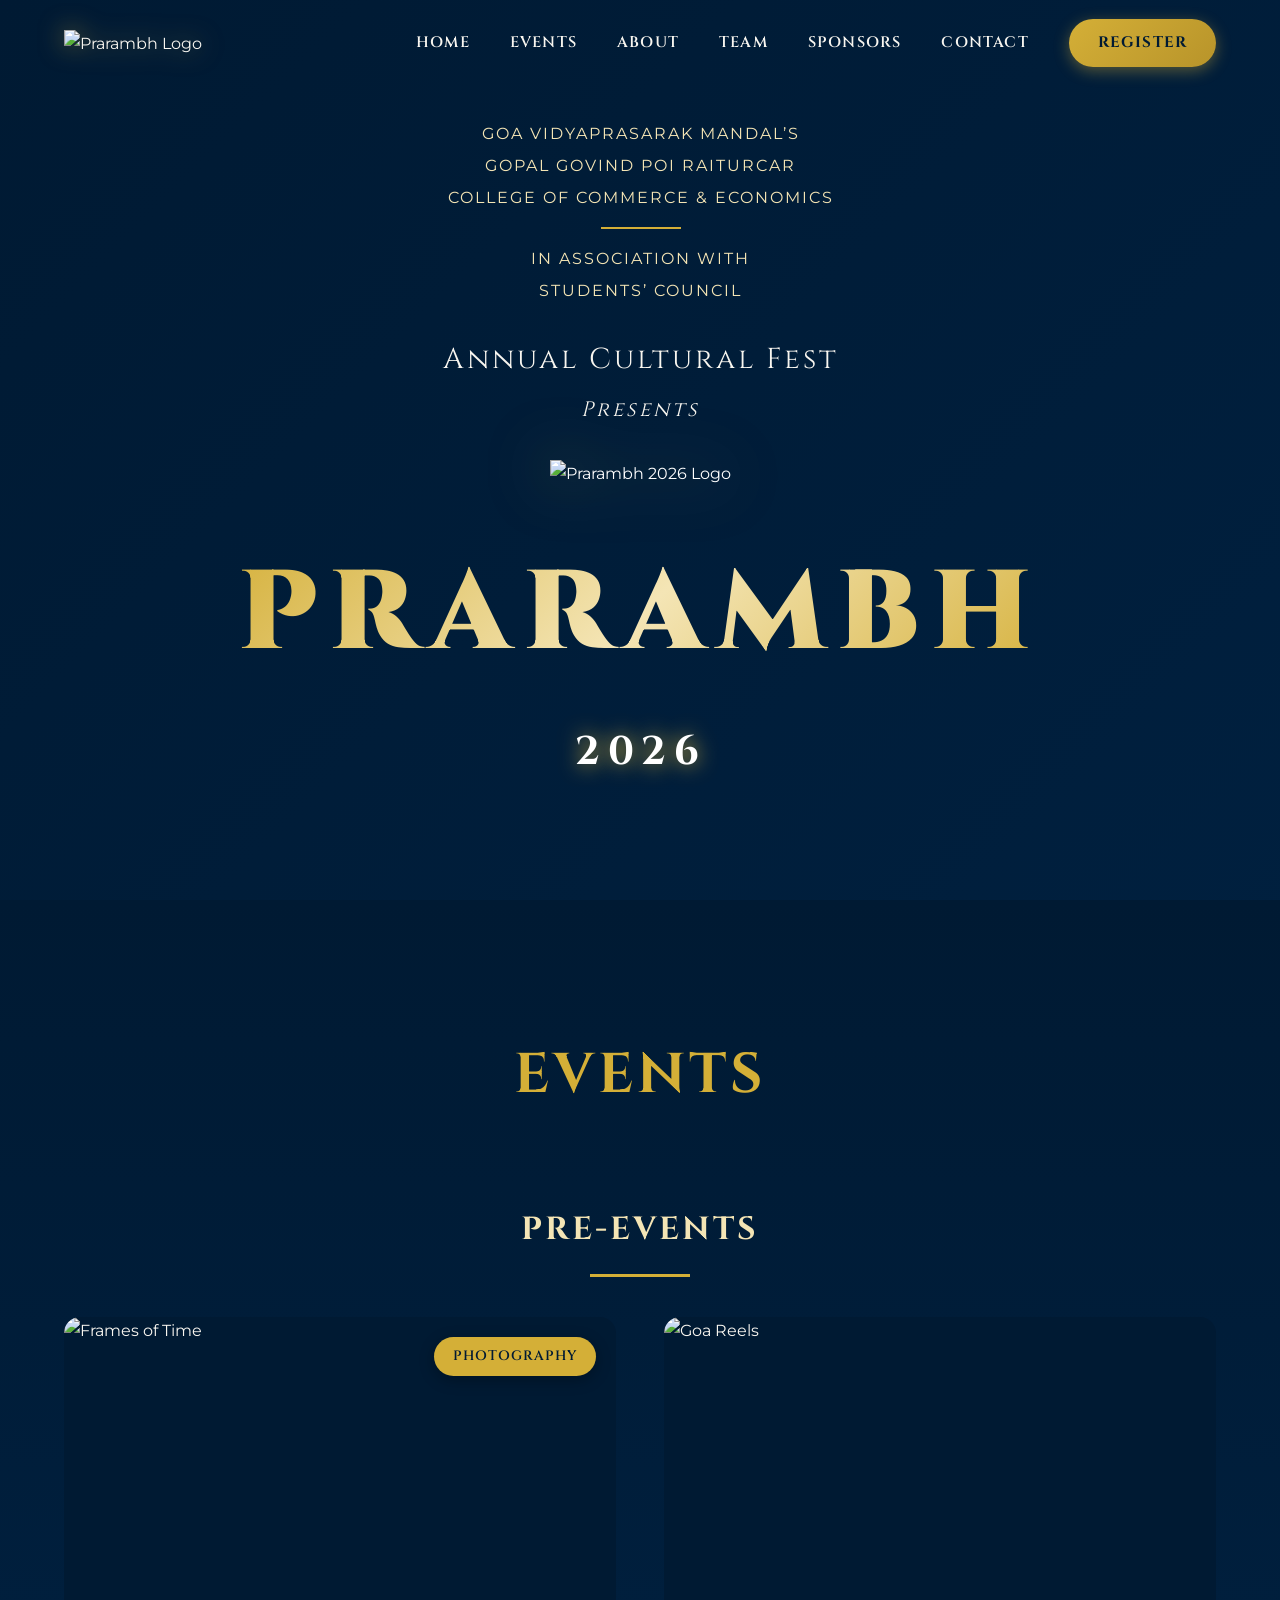
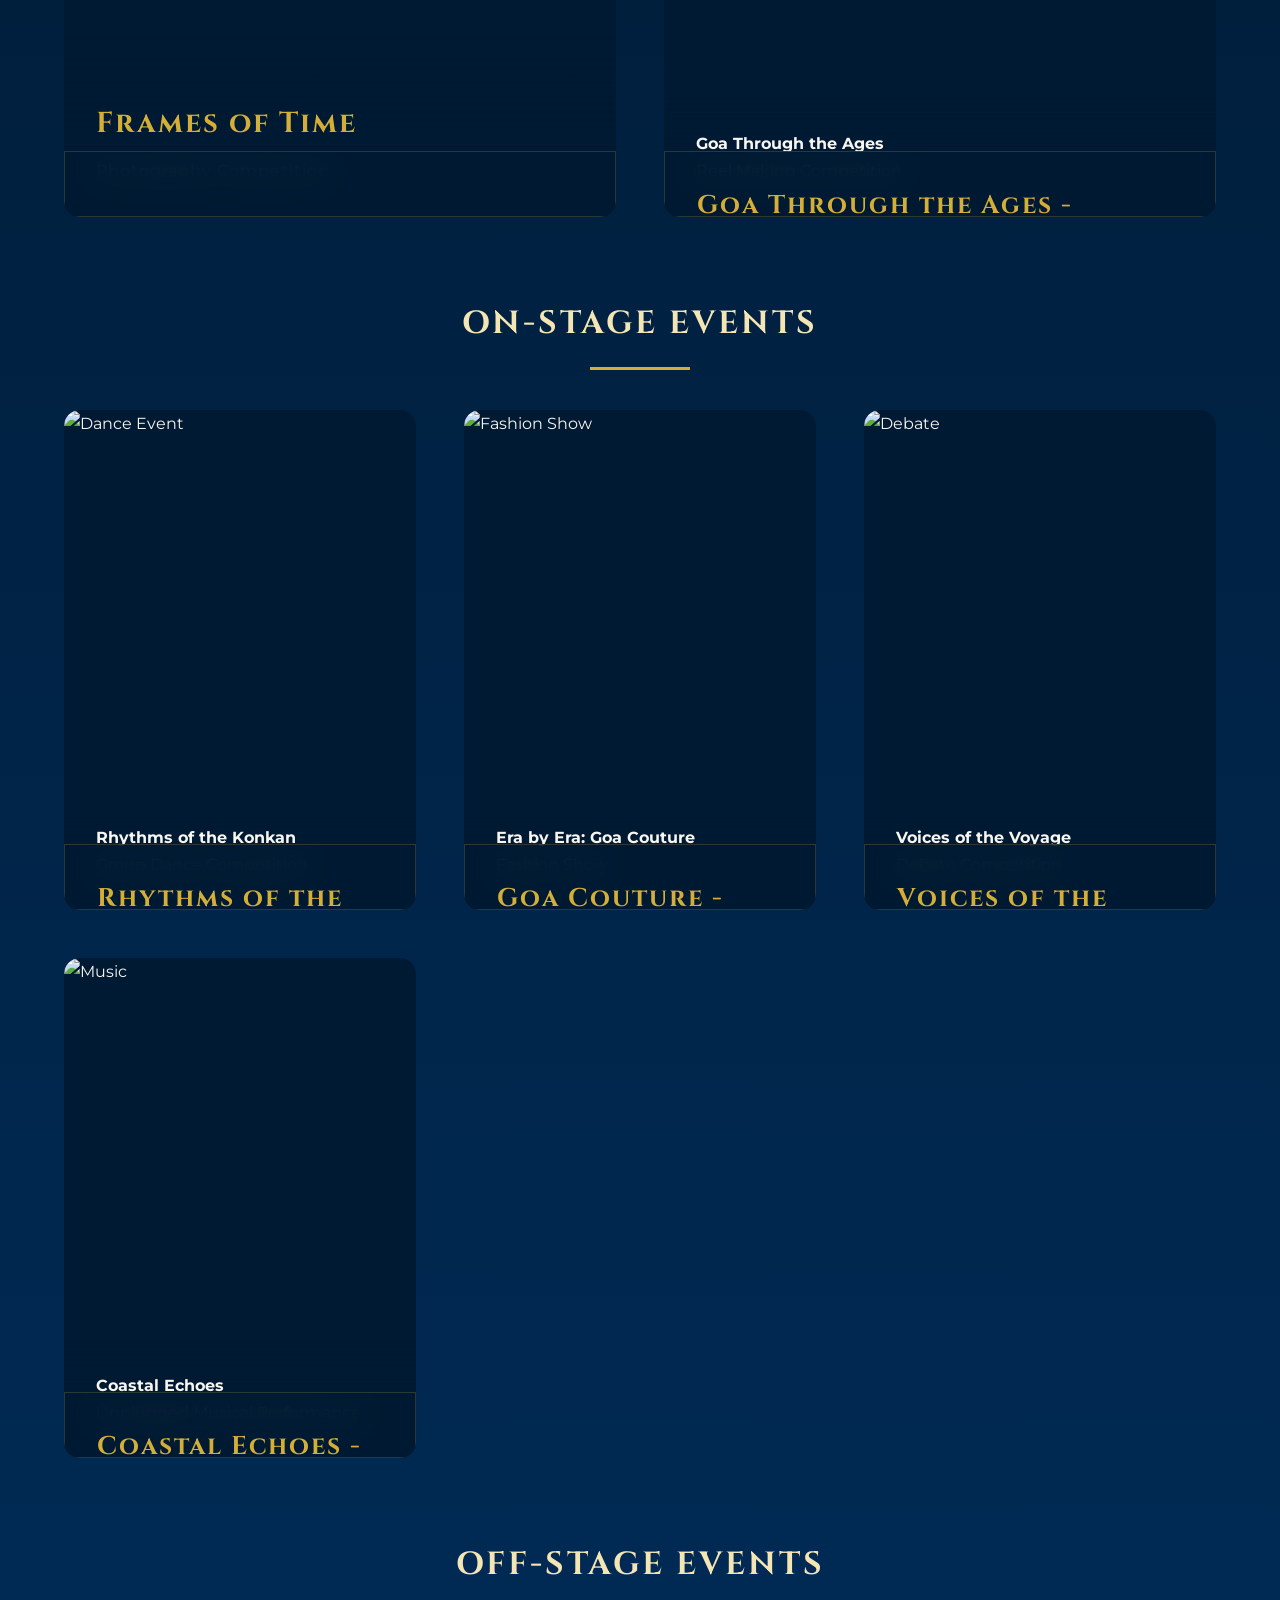
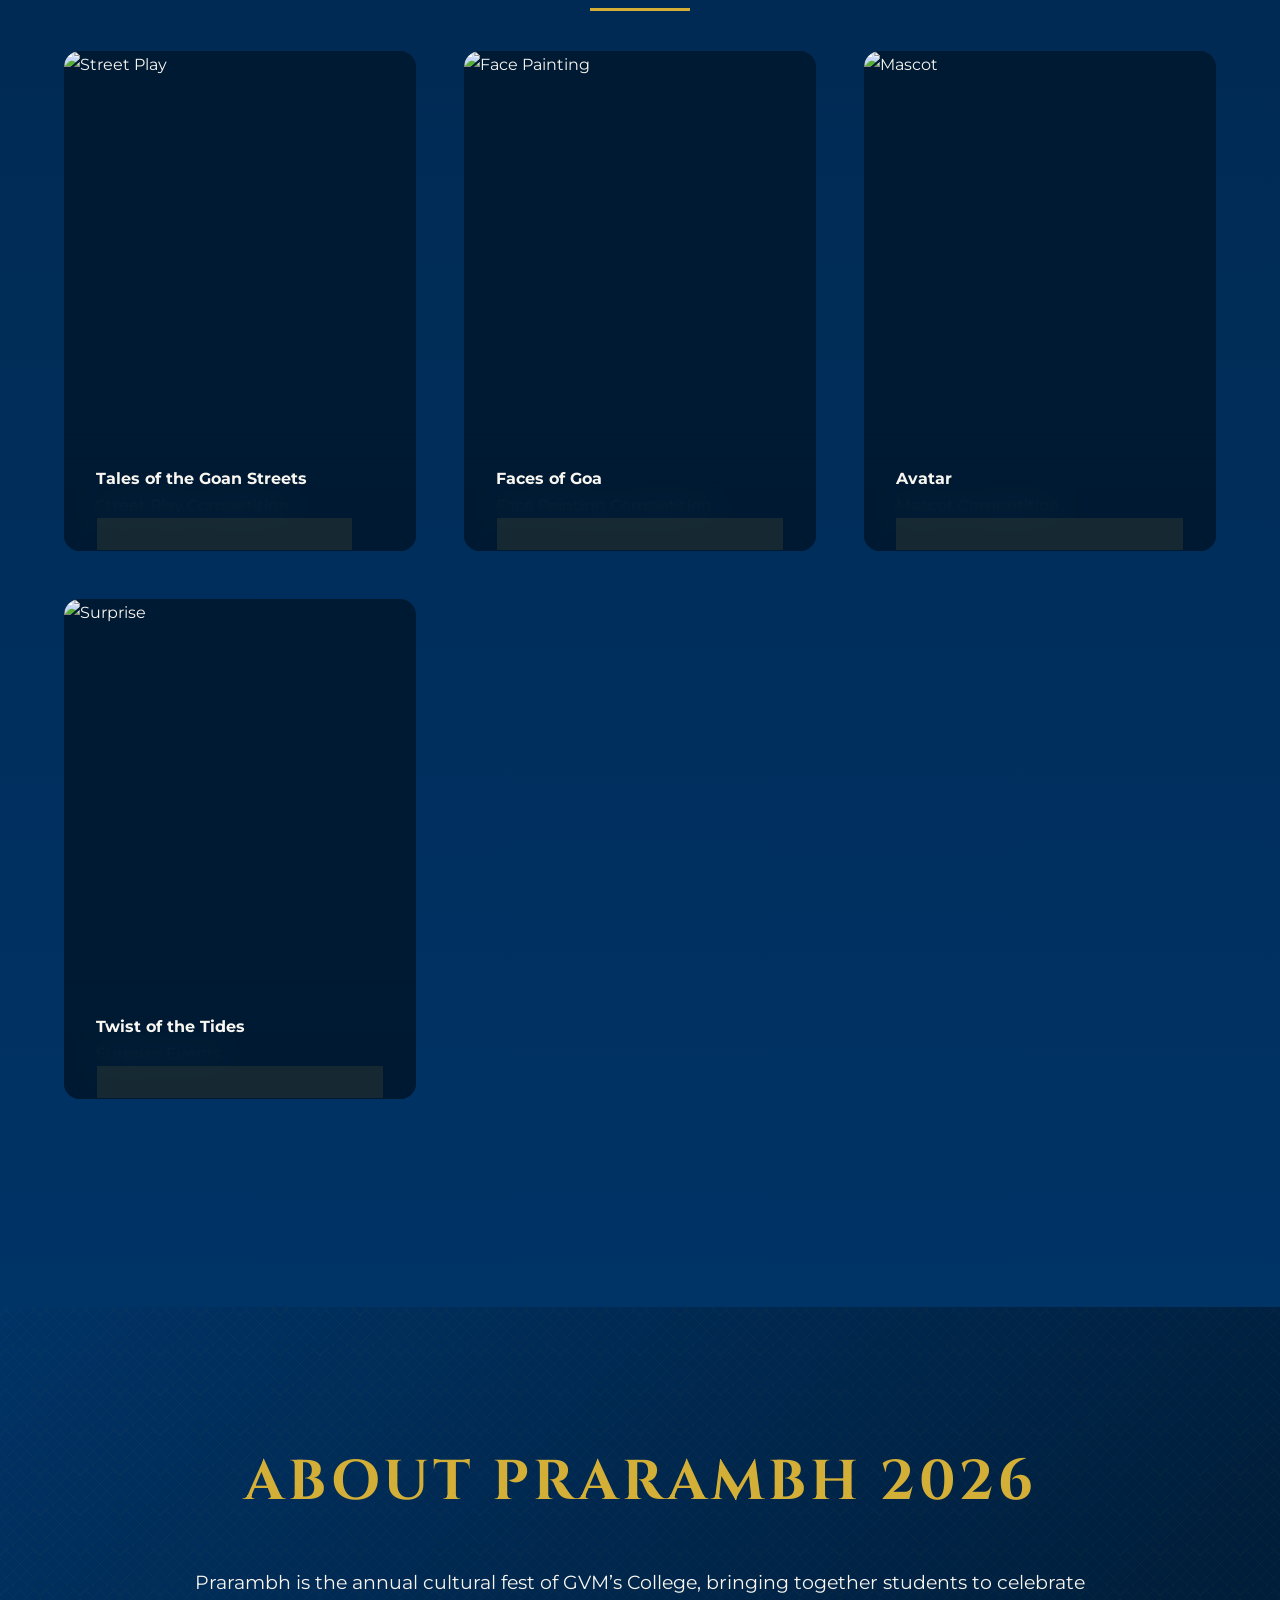
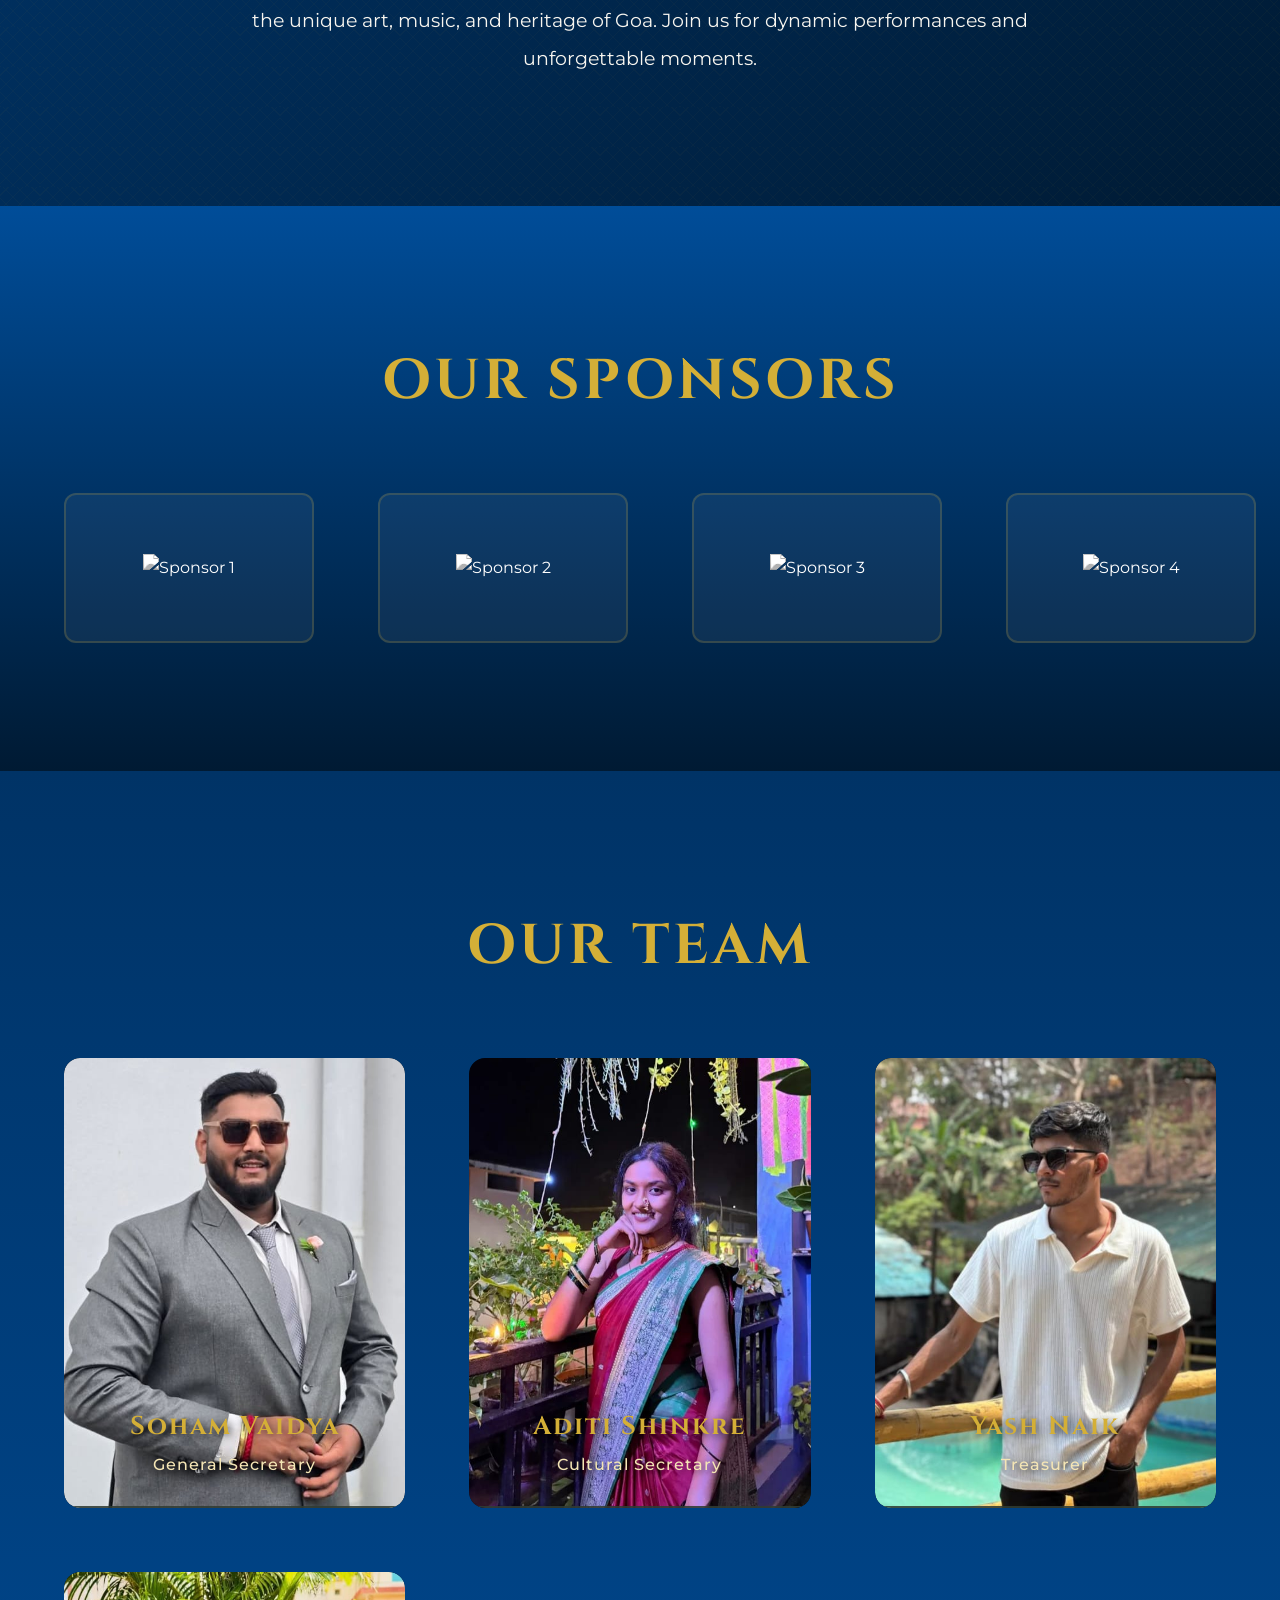
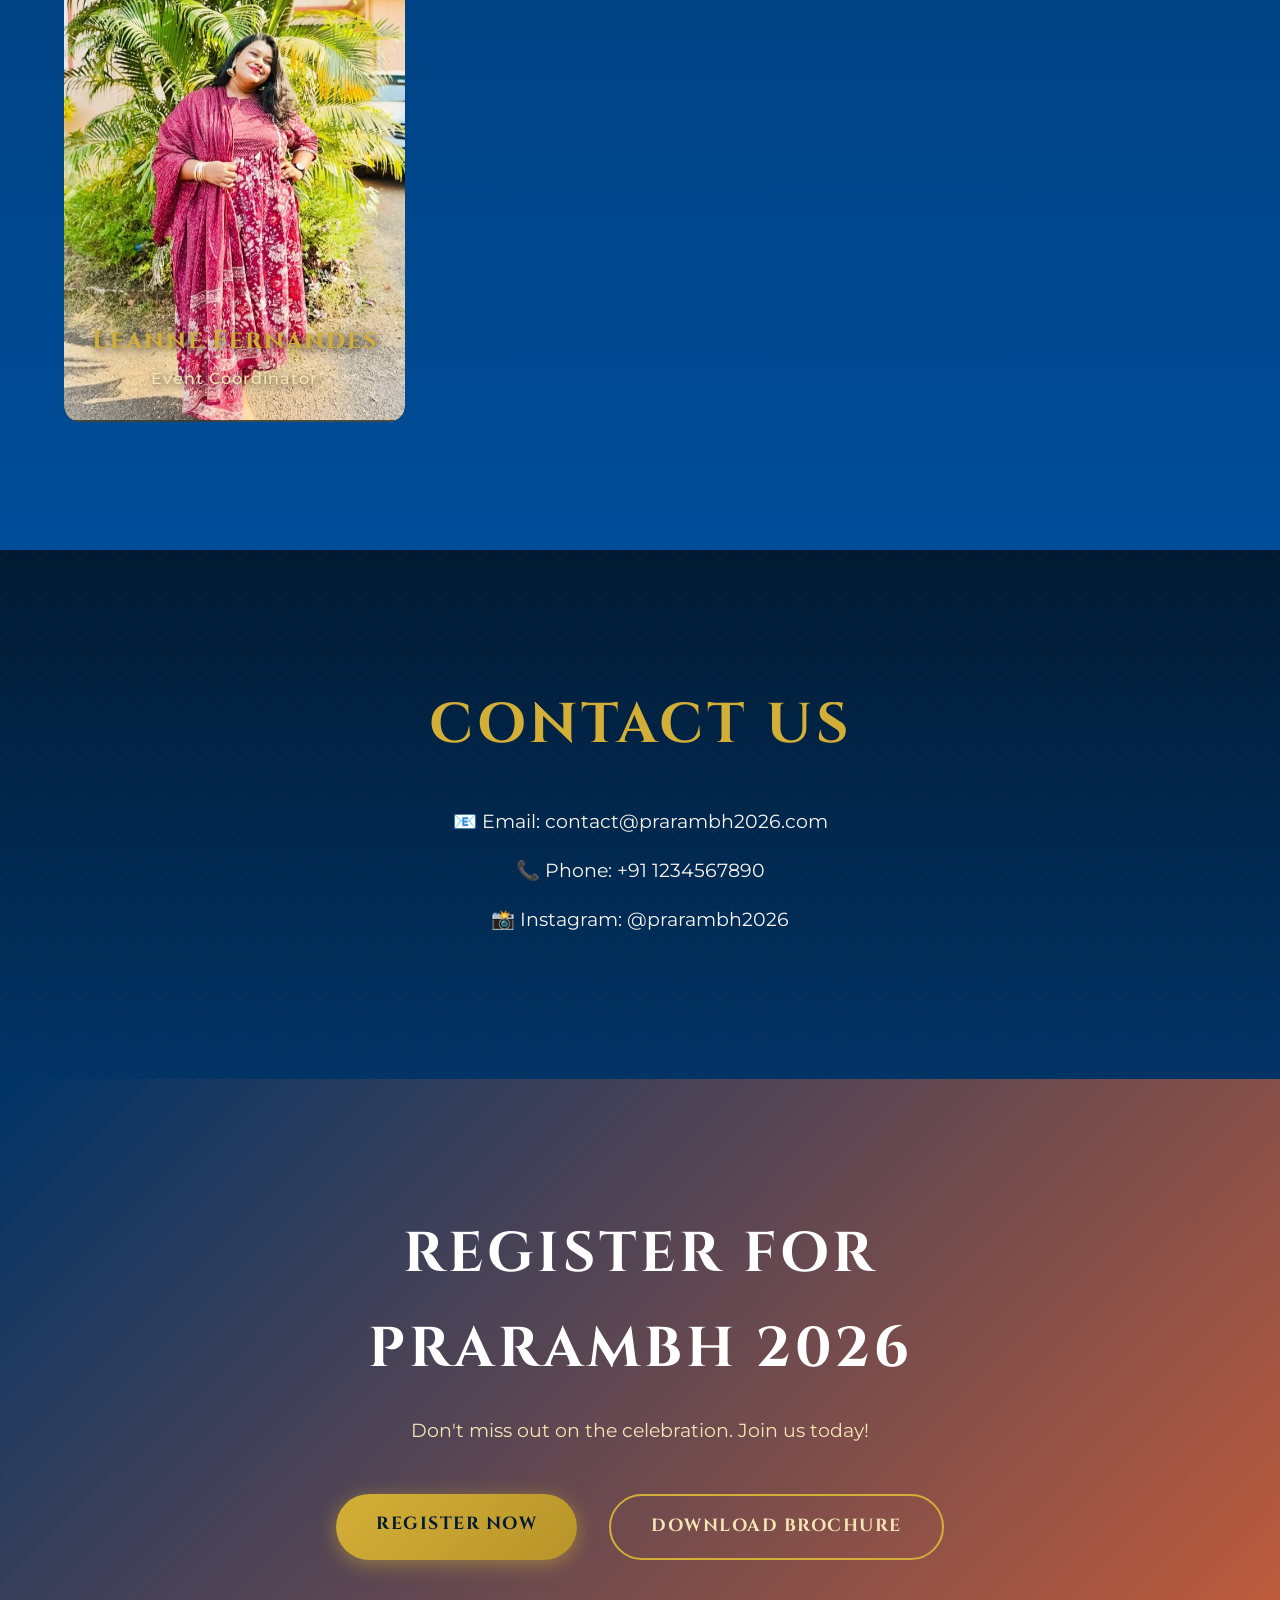
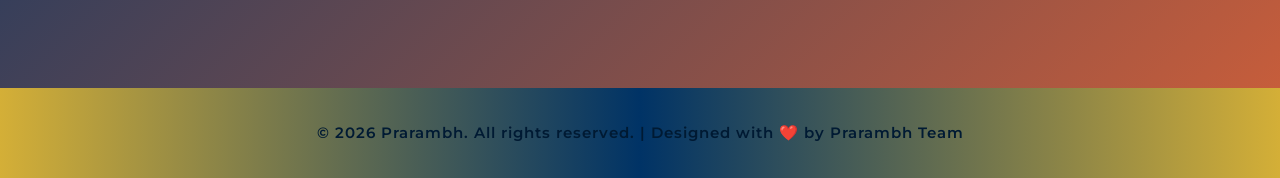
==== commit d4161e70: "images added" ====
--- a/index.html
+++ b/index.html
@@ -373,28 +373,28 @@
         <div class="team-container">
             <div class="team-member">
                 <div class="member-img-wrapper">
-                    <img src="assets/team1.jpg" alt="Soham Vaidya">
+                    <img src="Images/soham.jpeg" alt="Soham Vaidya">
                 </div>
                 <h4>Soham Vaidya</h4>
                 <p>General Secretary</p>
             </div>
             <div class="team-member">
                 <div class="member-img-wrapper">
-                    <img src="assets/team2.jpg" alt="Aditi Shinkre">
+                    <img src="Images/aditi.jpeg" alt="Aditi Shinkre">
                 </div>
                 <h4>Aditi Shinkre</h4>
                 <p>Cultural Secretary</p>
             </div>
             <div class="team-member">
                 <div class="member-img-wrapper">
-                    <img src="assets/team4.jpg" alt="Yash Naik">
+                    <img src="Images/yash.jpeg" alt="Yash Naik">
                 </div>
                 <h4>Yash Naik</h4>
                 <p>Treasurer</p>
             </div>
             <div class="team-member">
                 <div class="member-img-wrapper">
-                    <img src="assets/team5.jpg" alt="Leanne Fernandes">
+                    <img src="Images/leo.jpeg" alt="Leanne Fernandes">
                 </div>
                 <h4>Leanne Fernandes</h4>
                 <p>Event Coordinator</p>
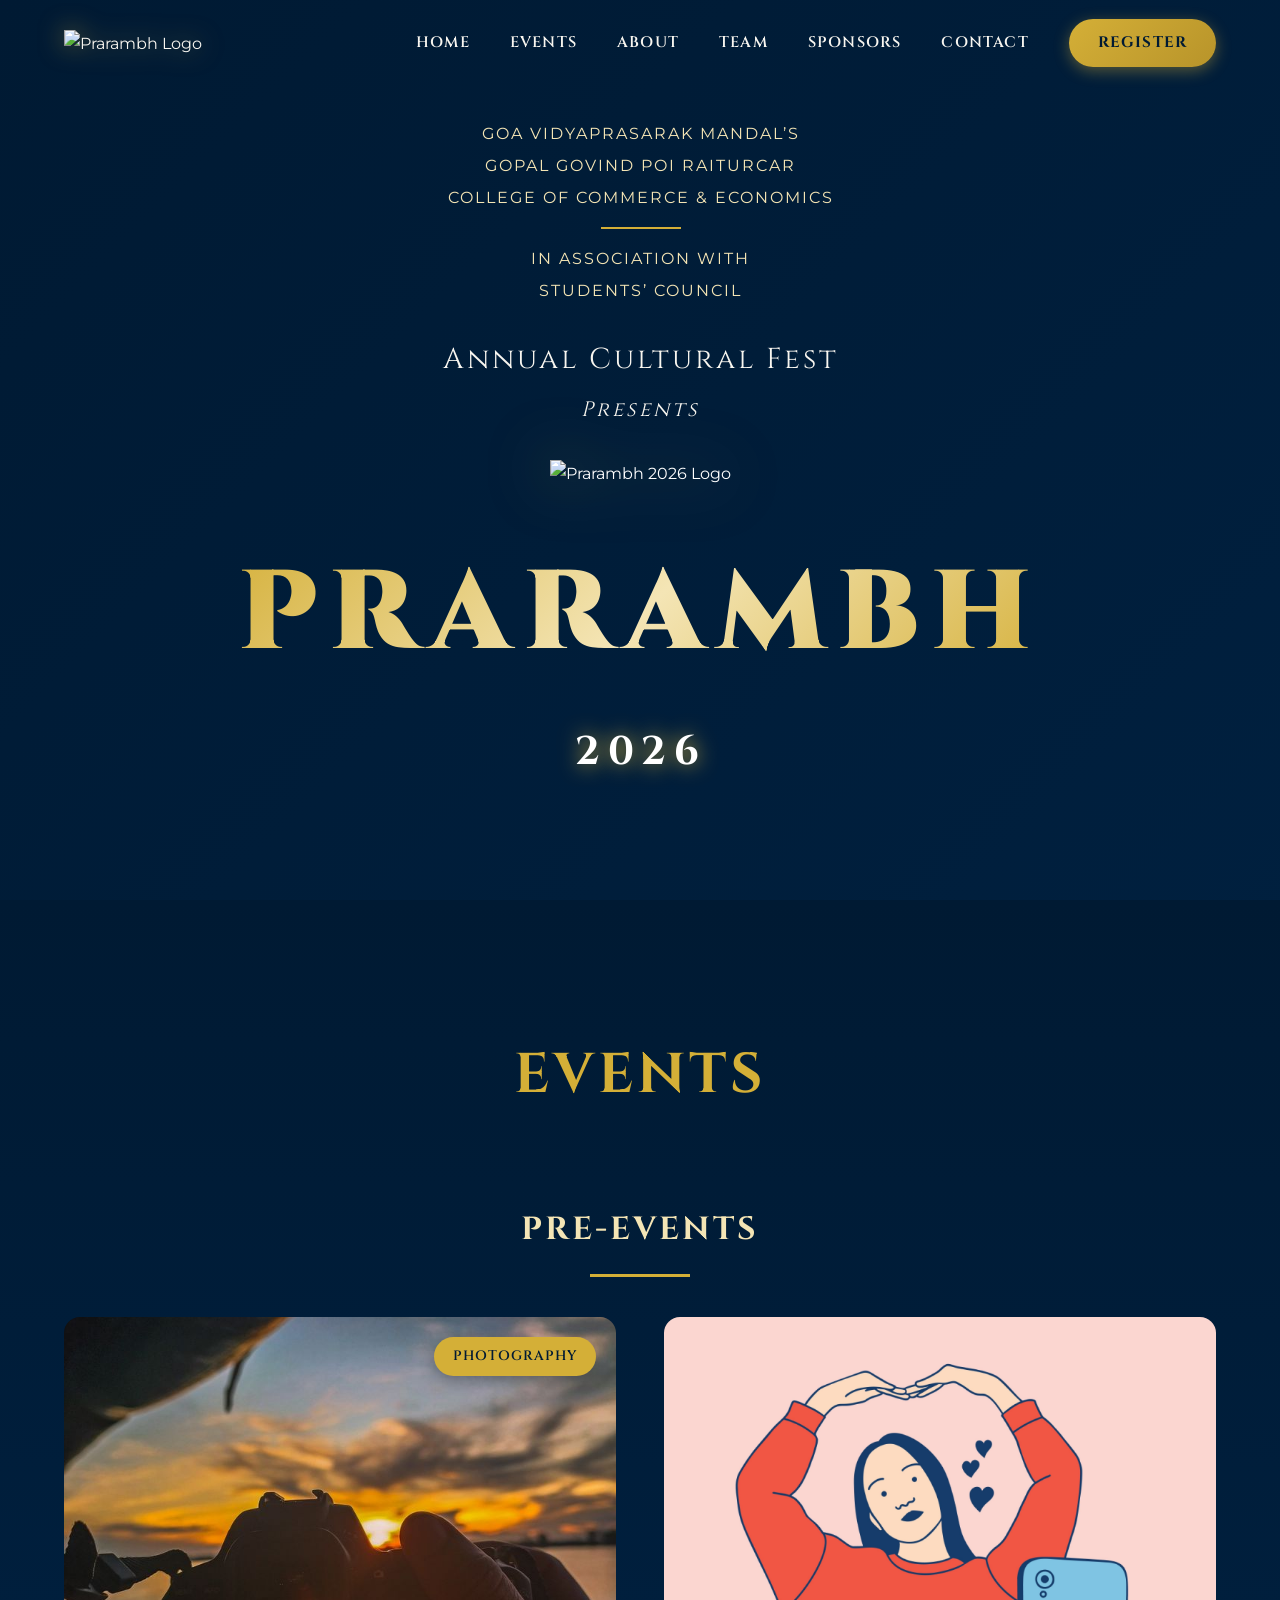
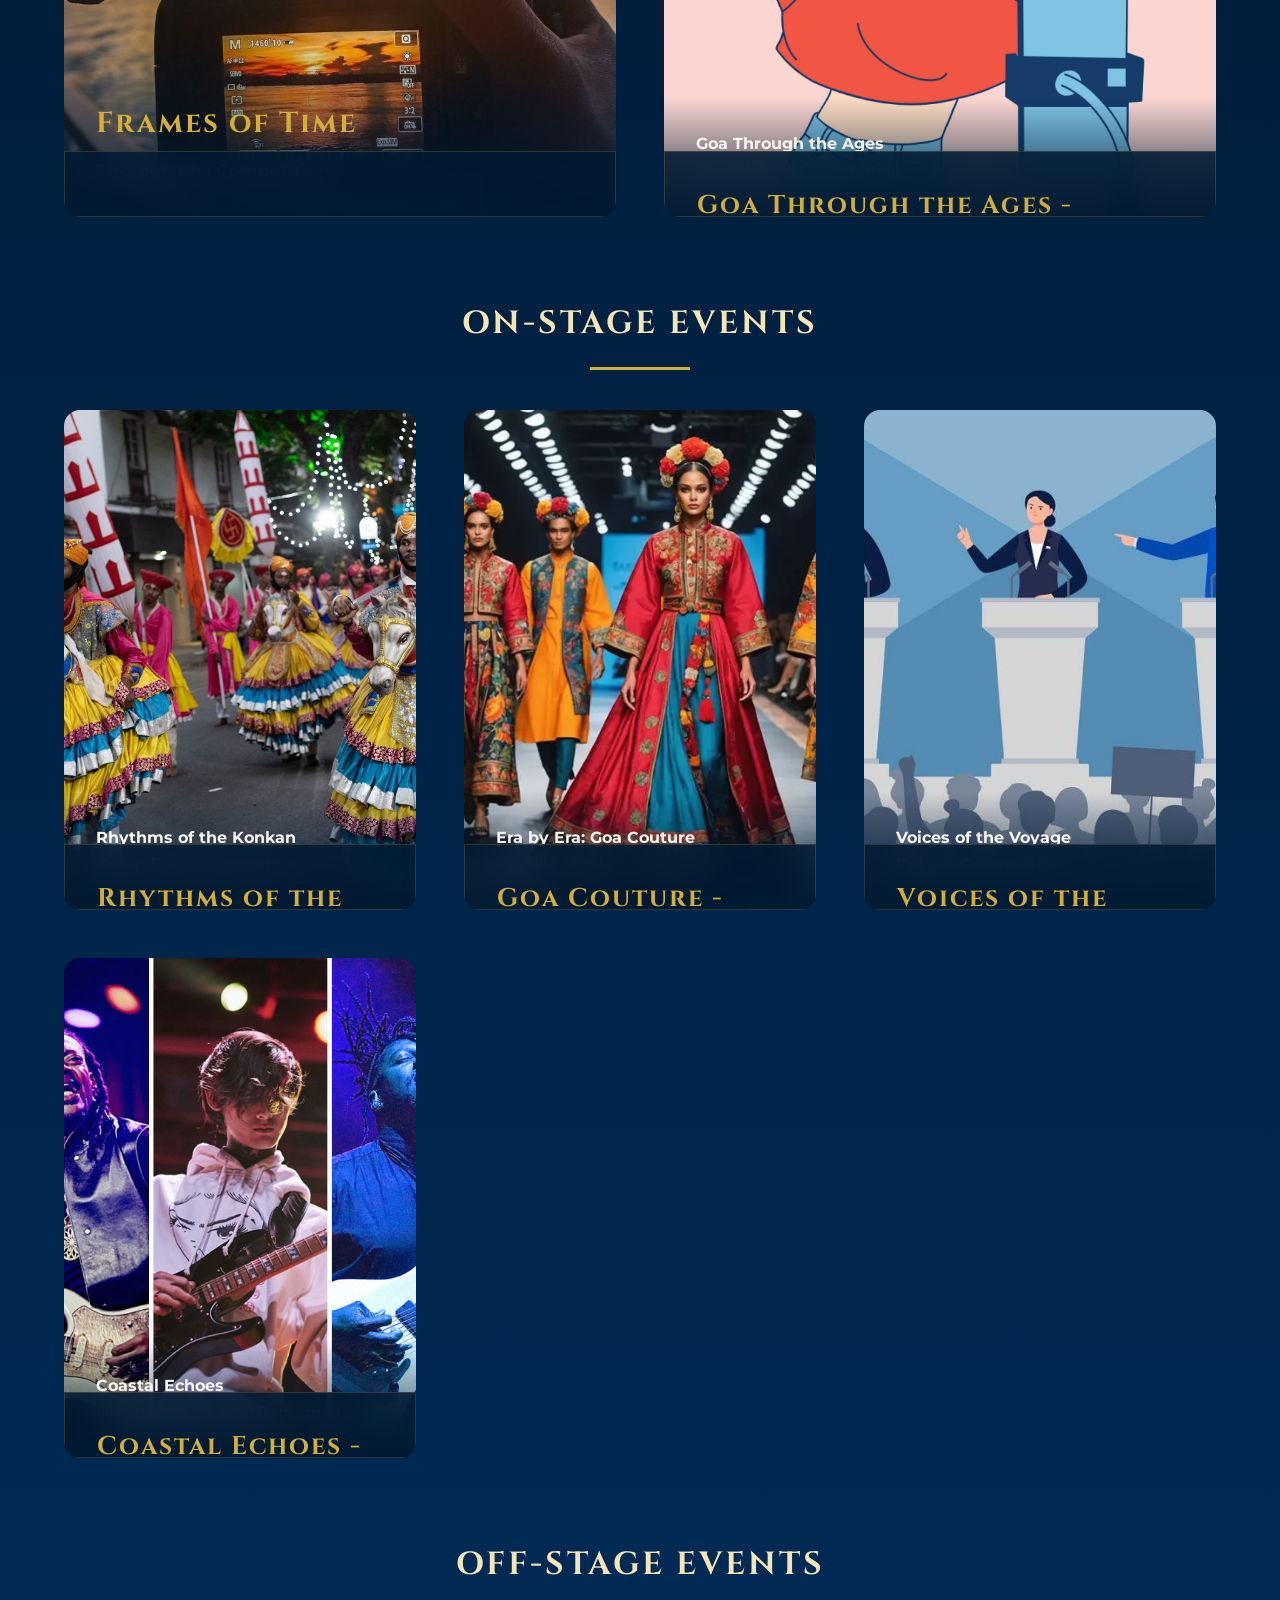
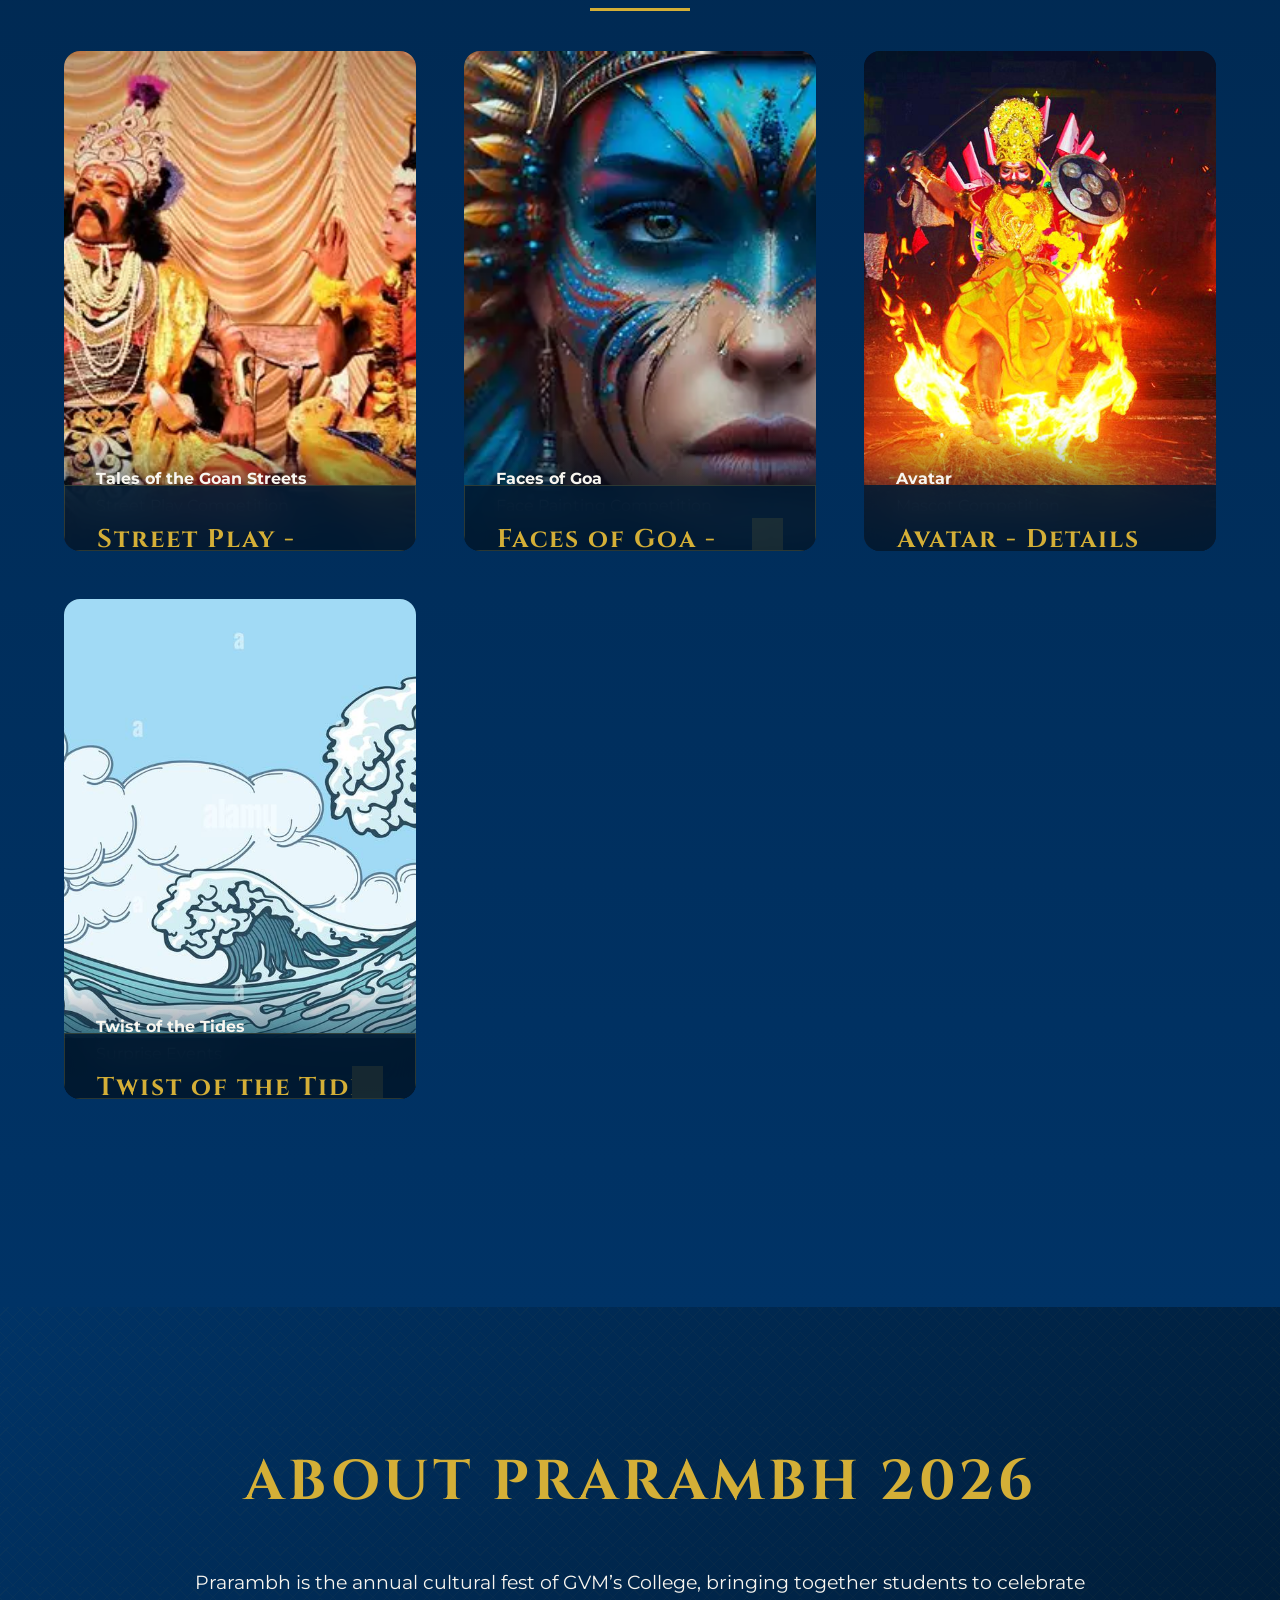
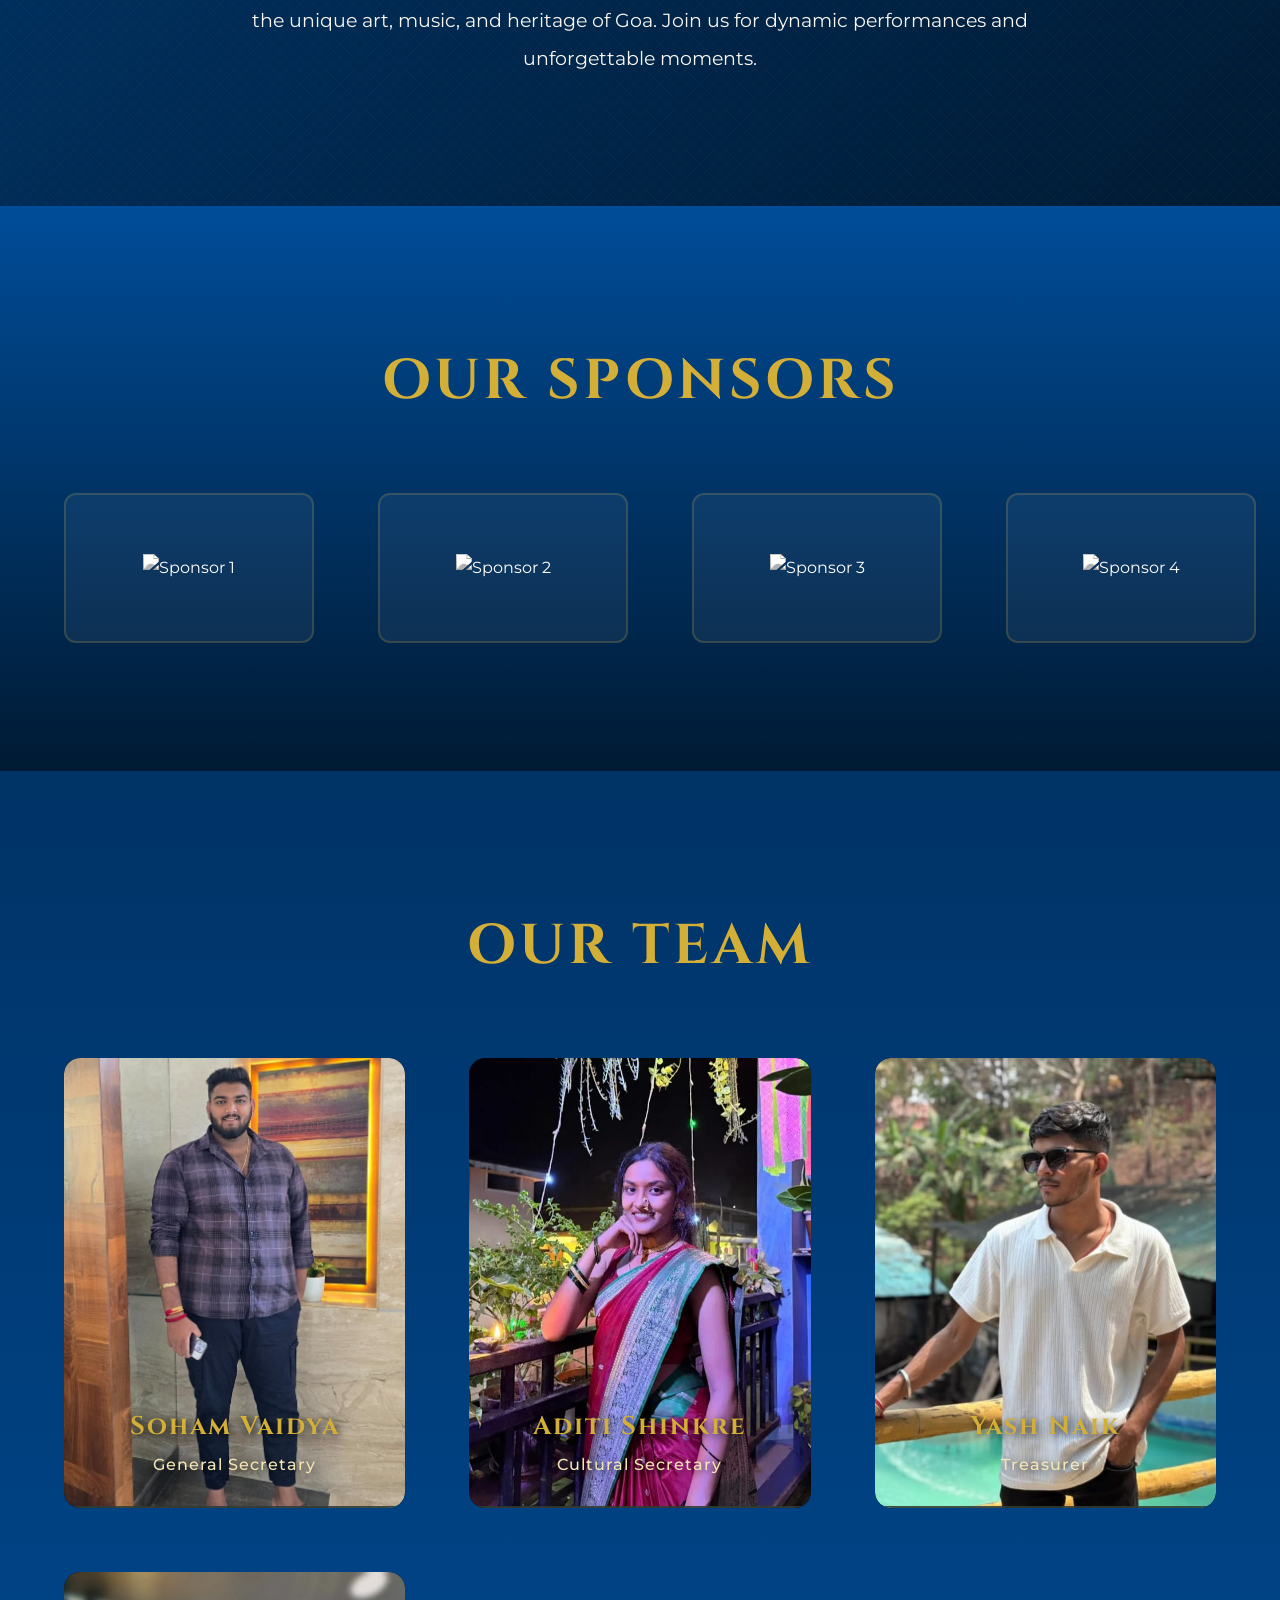
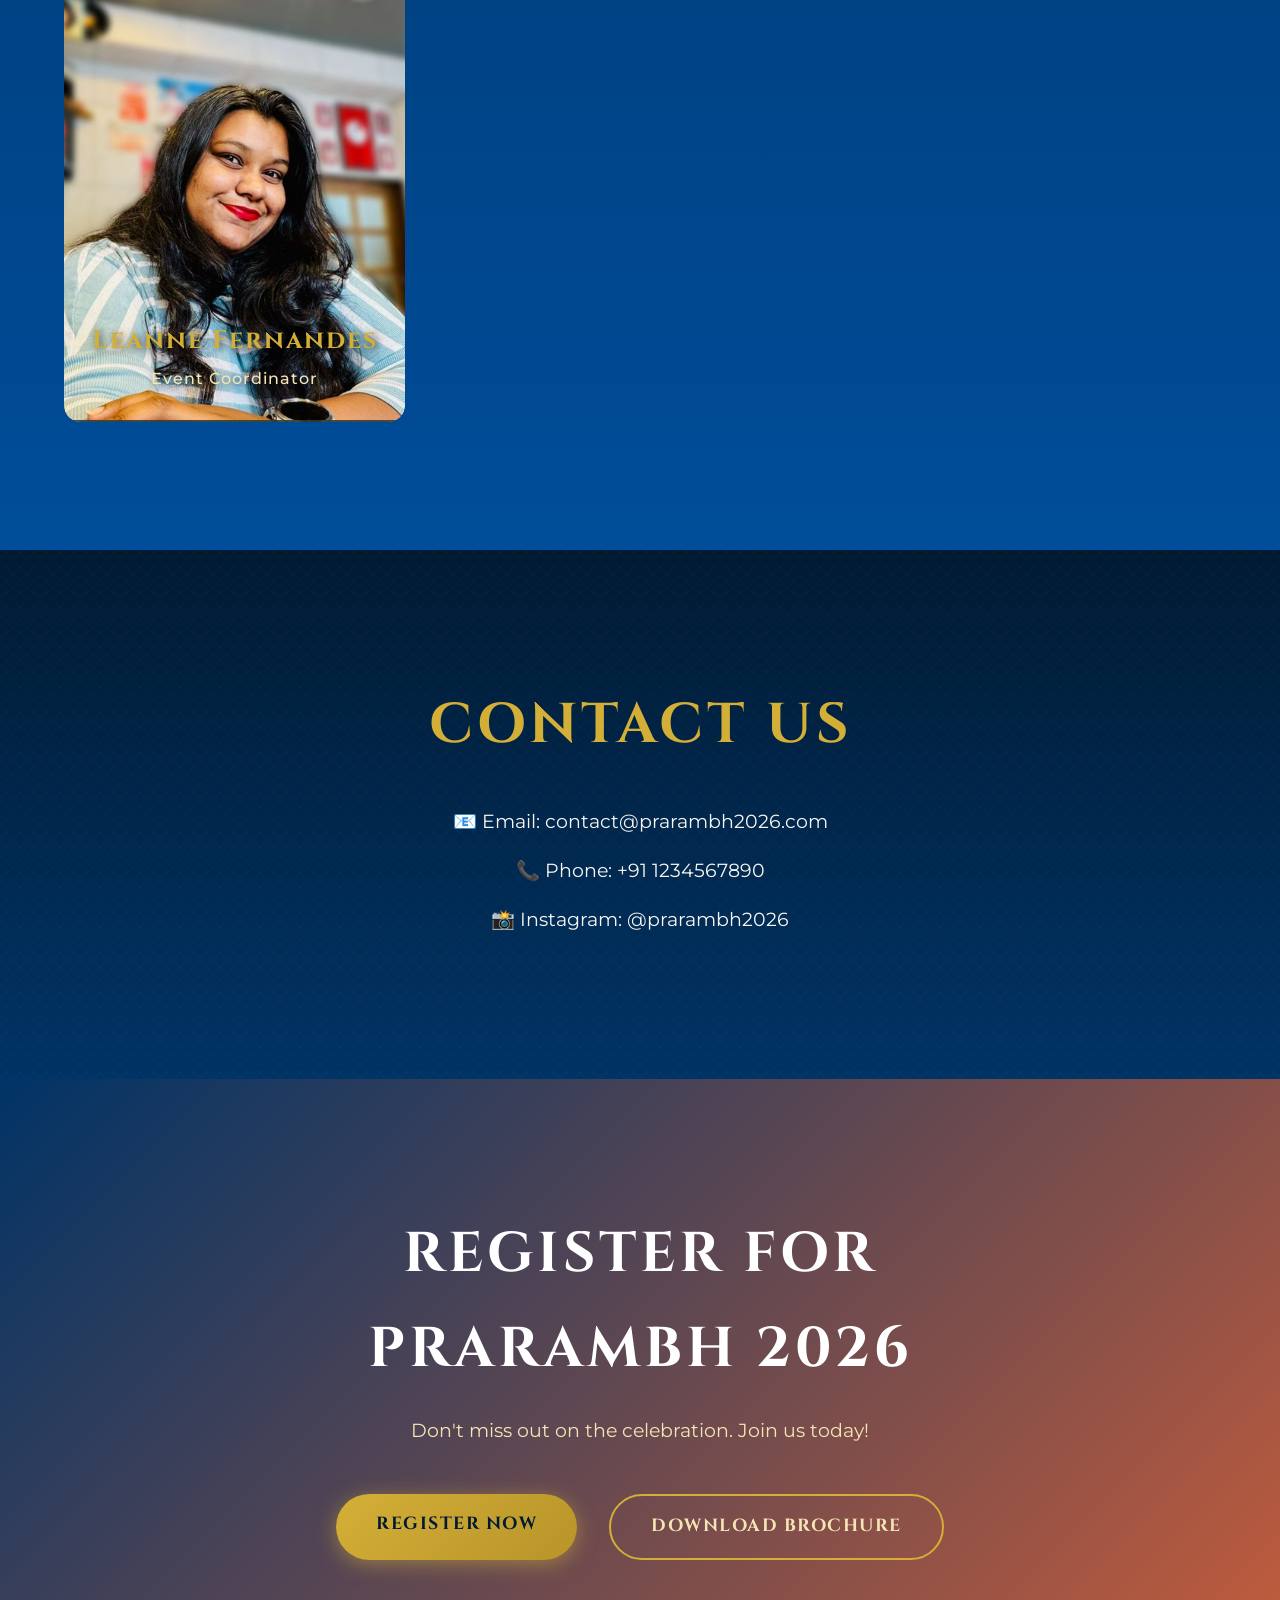
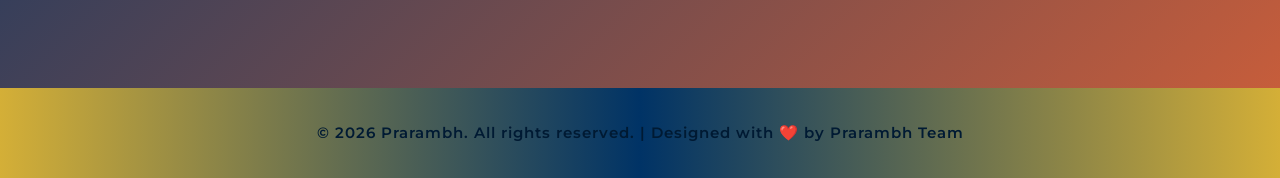
==== commit e743104a: "new images added" ====
--- a/index.html
+++ b/index.html
@@ -64,7 +64,7 @@
                     <div class="event-card-inner">
                         <div class="event-front">
                             <div class="event-image">
-                                <img src="https://images.unsplash.com/photo-1512356181113-853a150f1aa7?q=80&w=800" alt="Frames of Time">
+                                <img src="Images/Photography.jpg" alt="Frames of Time">
                                 <span class="event-badge">Photography</span>
                             </div>
                             <div class="event-content">
@@ -95,7 +95,7 @@
                     <div class="event-card-inner">
                         <div class="event-front">
                             <div class="event-image">
-                                <img src="https://images.unsplash.com/photo-1590059533303-34863c0be839?q=80&w=800" alt="Goa Reels">
+                                <img src="Images/reel.jpg" alt="Goa Reels">
                             </div>
                             <div class="event-content">
                                 <h4>Goa Through the Ages</h4>
@@ -128,7 +128,7 @@
                     <div class="event-card-inner">
                         <div class="event-front">
                             <div class="event-image">
-                                <img src="https://images.unsplash.com/photo-1582650625119-3a31f8fa2699?q=80&w=800" alt="Dance Event">
+                                <img src="Images/dance.jpg" alt="Dance Event">
                             </div>
                             <div class="event-content">
                                 <h4>Rhythms of the Konkan</h4>
@@ -156,7 +156,7 @@
                     <div class="event-card-inner">
                         <div class="event-front">
                             <div class="event-image">
-                                <img src="https://images.unsplash.com/photo-1490481651871-ab68de25d43d?q=80&w=800" alt="Fashion Show">
+                                <img src="Images/fashionShow.jpg" alt="Fashion Show">
                             </div>
                             <div class="event-content">
                                 <h4>Era by Era: Goa Couture</h4>
@@ -183,7 +183,7 @@
                     <div class="event-card-inner">
                         <div class="event-front">
                             <div class="event-image">
-                                <img src="https://images.unsplash.com/photo-1523580494863-6f3031224c94?q=80&w=800" alt="Debate">
+                                <img src="Images/debate.jpg" alt="Debate">
                             </div>
                             <div class="event-content">
                                 <h4>Voices of the Voyage</h4>
@@ -211,7 +211,7 @@
                     <div class="event-card-inner">
                         <div class="event-front">
                             <div class="event-image">
-                                <img src="https://images.unsplash.com/photo-1511671782779-c97d3d27a1d4?q=80&w=800" alt="Music">
+                                <img src="Images/unplugged.jpg" alt="Music">
                             </div>
                             <div class="event-content">
                                 <h4>Coastal Echoes</h4>
@@ -243,7 +243,7 @@
                     <div class="event-card-inner">
                         <div class="event-front">
                             <div class="event-image">
-                                <img src="https://images.unsplash.com/photo-1503073321235-efdf3e17b3d2?q=80&w=800" alt="Street Play">
+                                <img src="Images/streetPlay.jpg" alt="Street Play">
                             </div>
                             <div class="event-content">
                                 <h4>Tales of the Goan Streets</h4>
@@ -271,7 +271,7 @@
                     <div class="event-card-inner">
                         <div class="event-front">
                             <div class="event-image">
-                                <img src="https://images.unsplash.com/photo-1525904097882-44f51e99cd20?q=80&w=800" alt="Face Painting">
+                                <img src="Images/facePainting.jpg" alt="Face Painting">
                             </div>
                             <div class="event-content">
                                 <h4>Faces of Goa</h4>
@@ -298,7 +298,7 @@
                     <div class="event-card-inner">
                         <div class="event-front">
                             <div class="event-image">
-                                <img src="https://images.unsplash.com/photo-1531058020387-3be344556be6?q=80&w=800" alt="Mascot">
+                                <img src="Images/mascot.jpg" alt="Mascot">
                             </div>
                             <div class="event-content">
                                 <h4>Avatar</h4>
@@ -325,7 +325,7 @@
                     <div class="event-card-inner">
                         <div class="event-front">
                             <div class="event-image">
-                                <img src="https://images.unsplash.com/photo-1492684223066-81342ee5ff30?q=80&w=800" alt="Surprise">
+                                <img src="Images/surprise.jpg" alt="Surprise">
                             </div>
                             <div class="event-content">
                                 <h4>Twist of the Tides</h4>
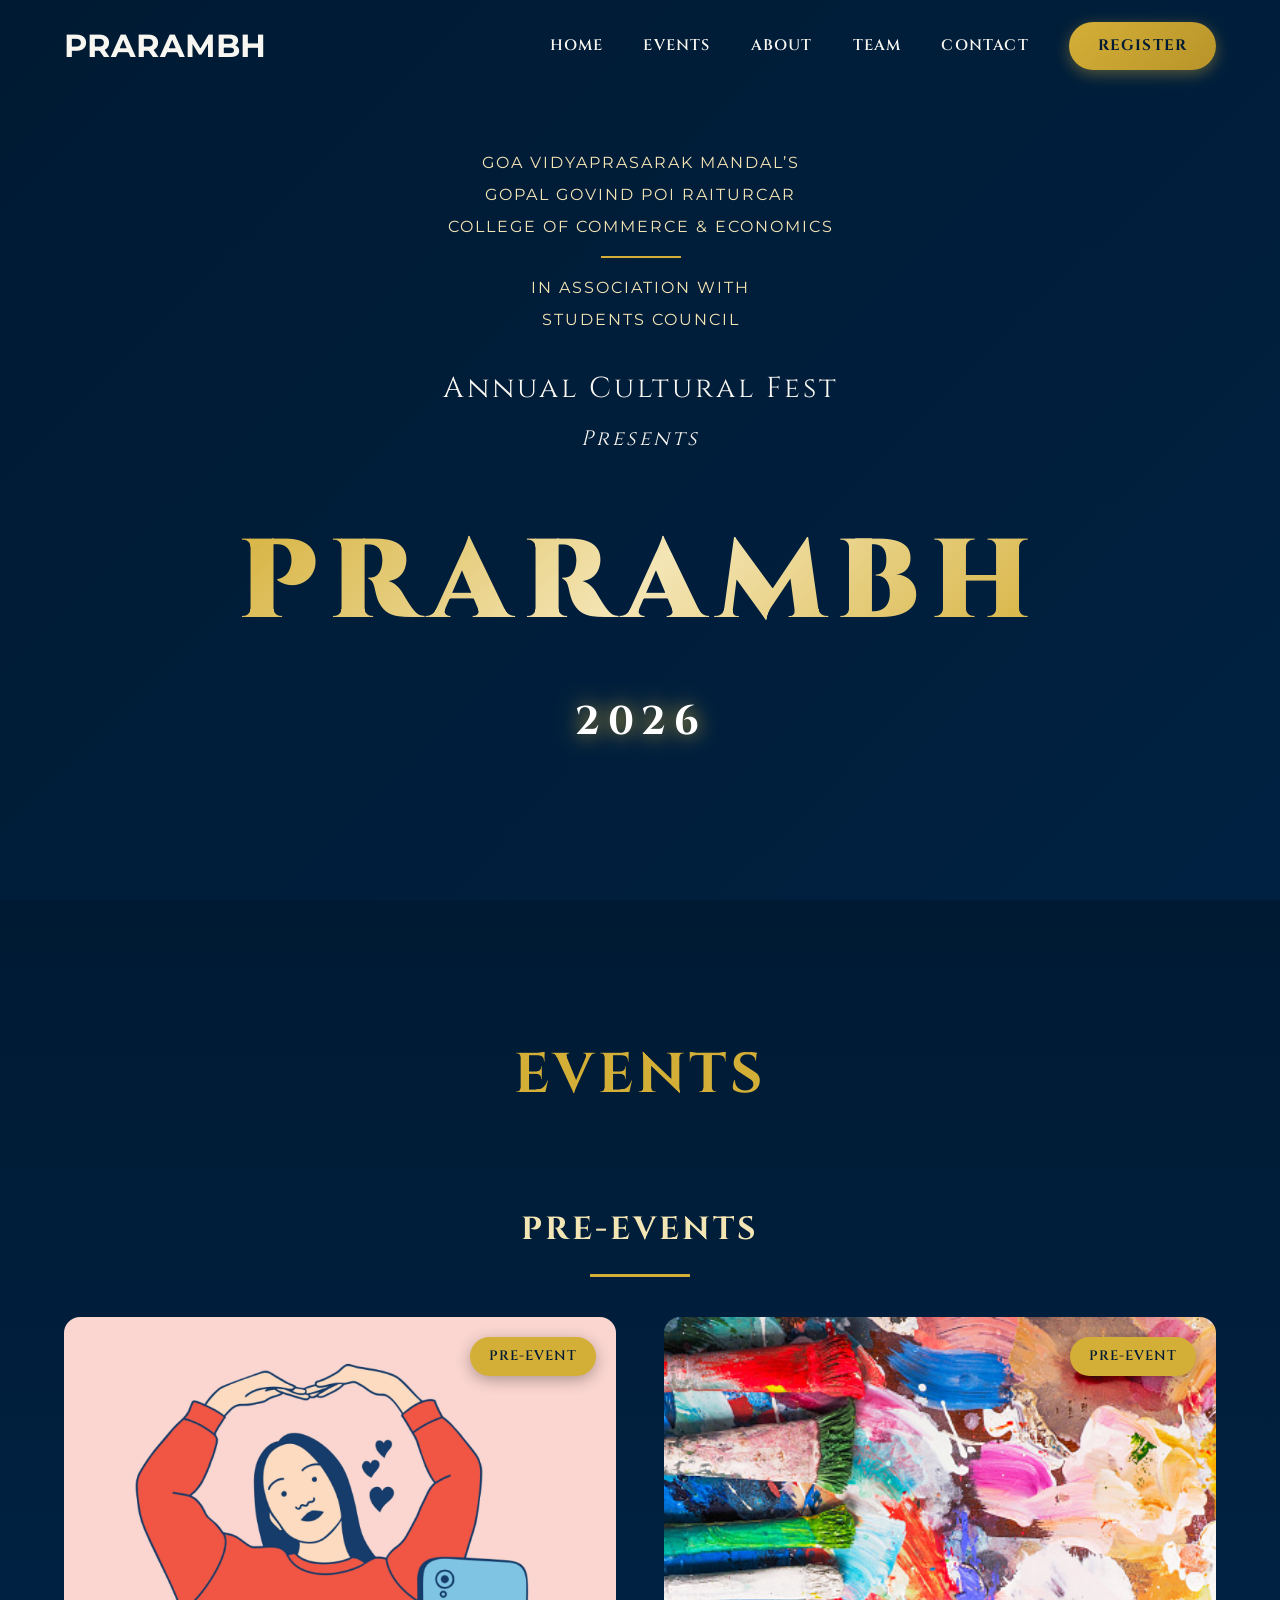
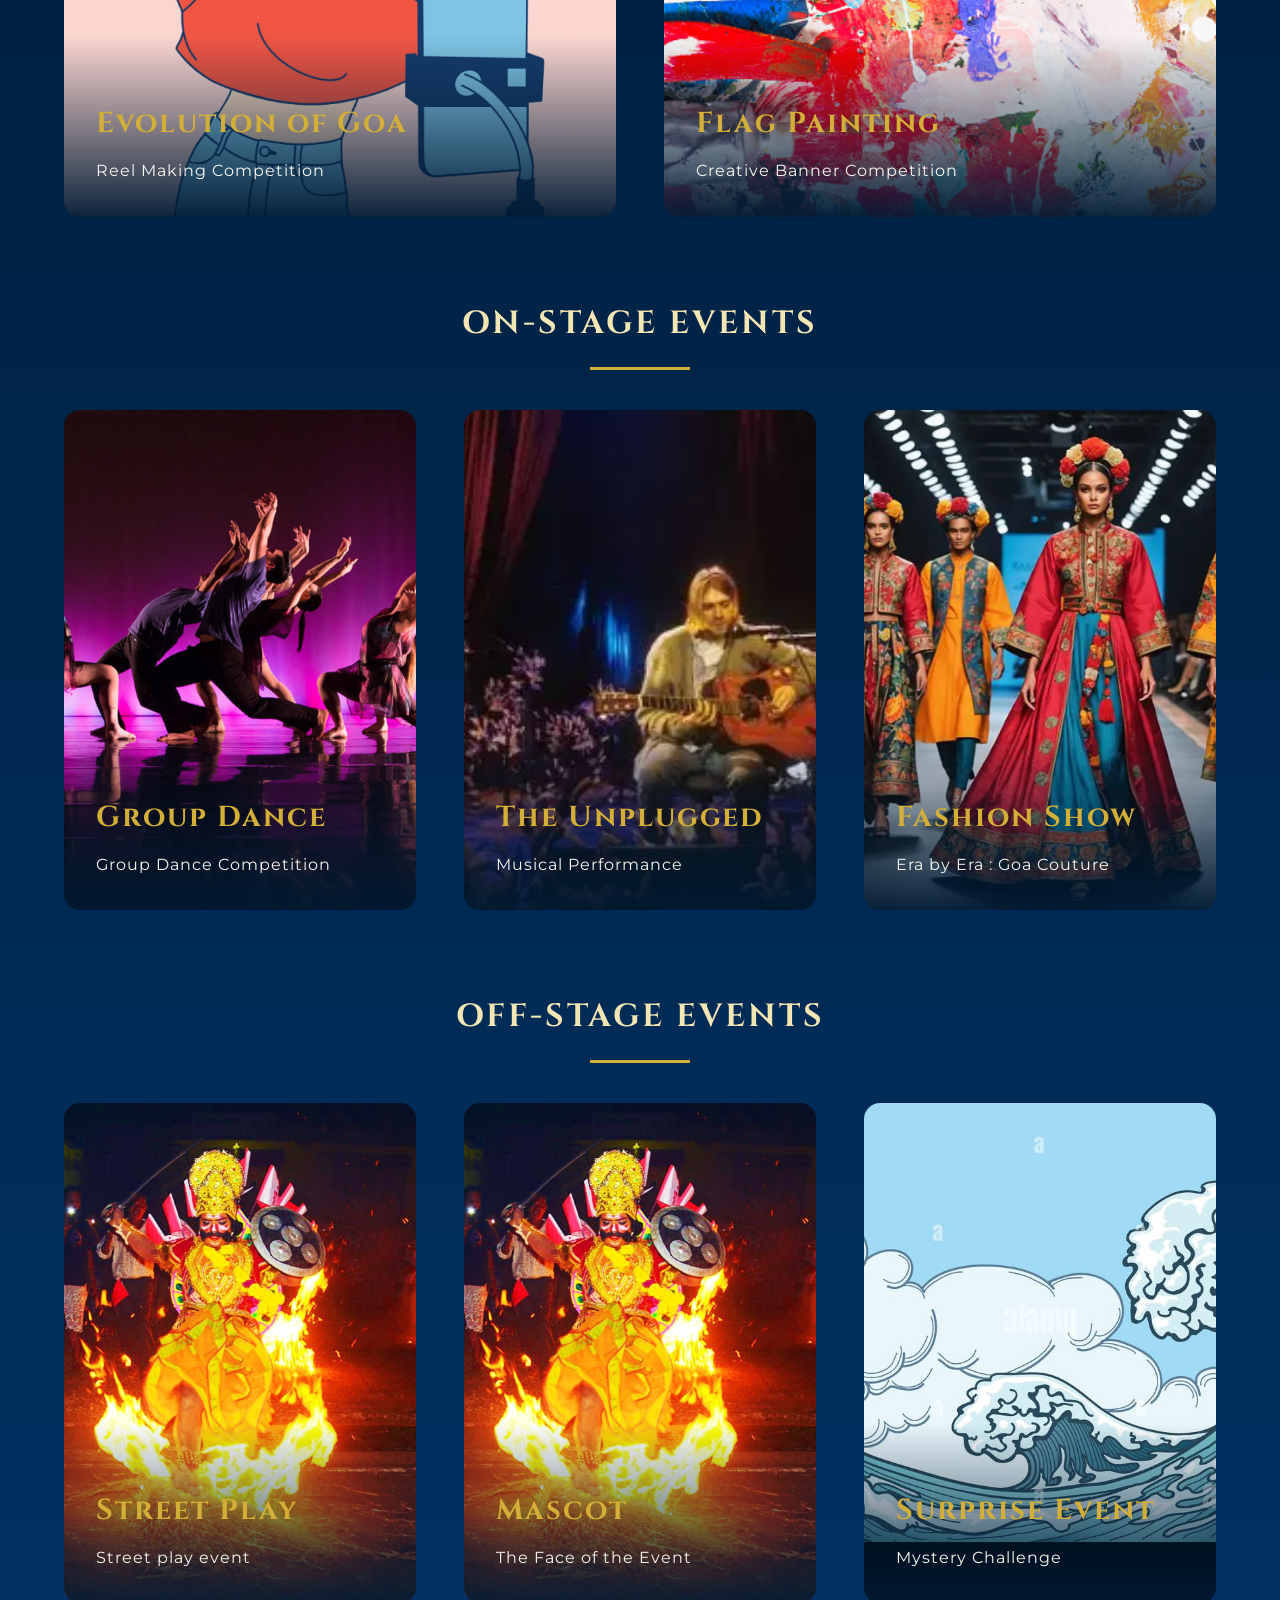
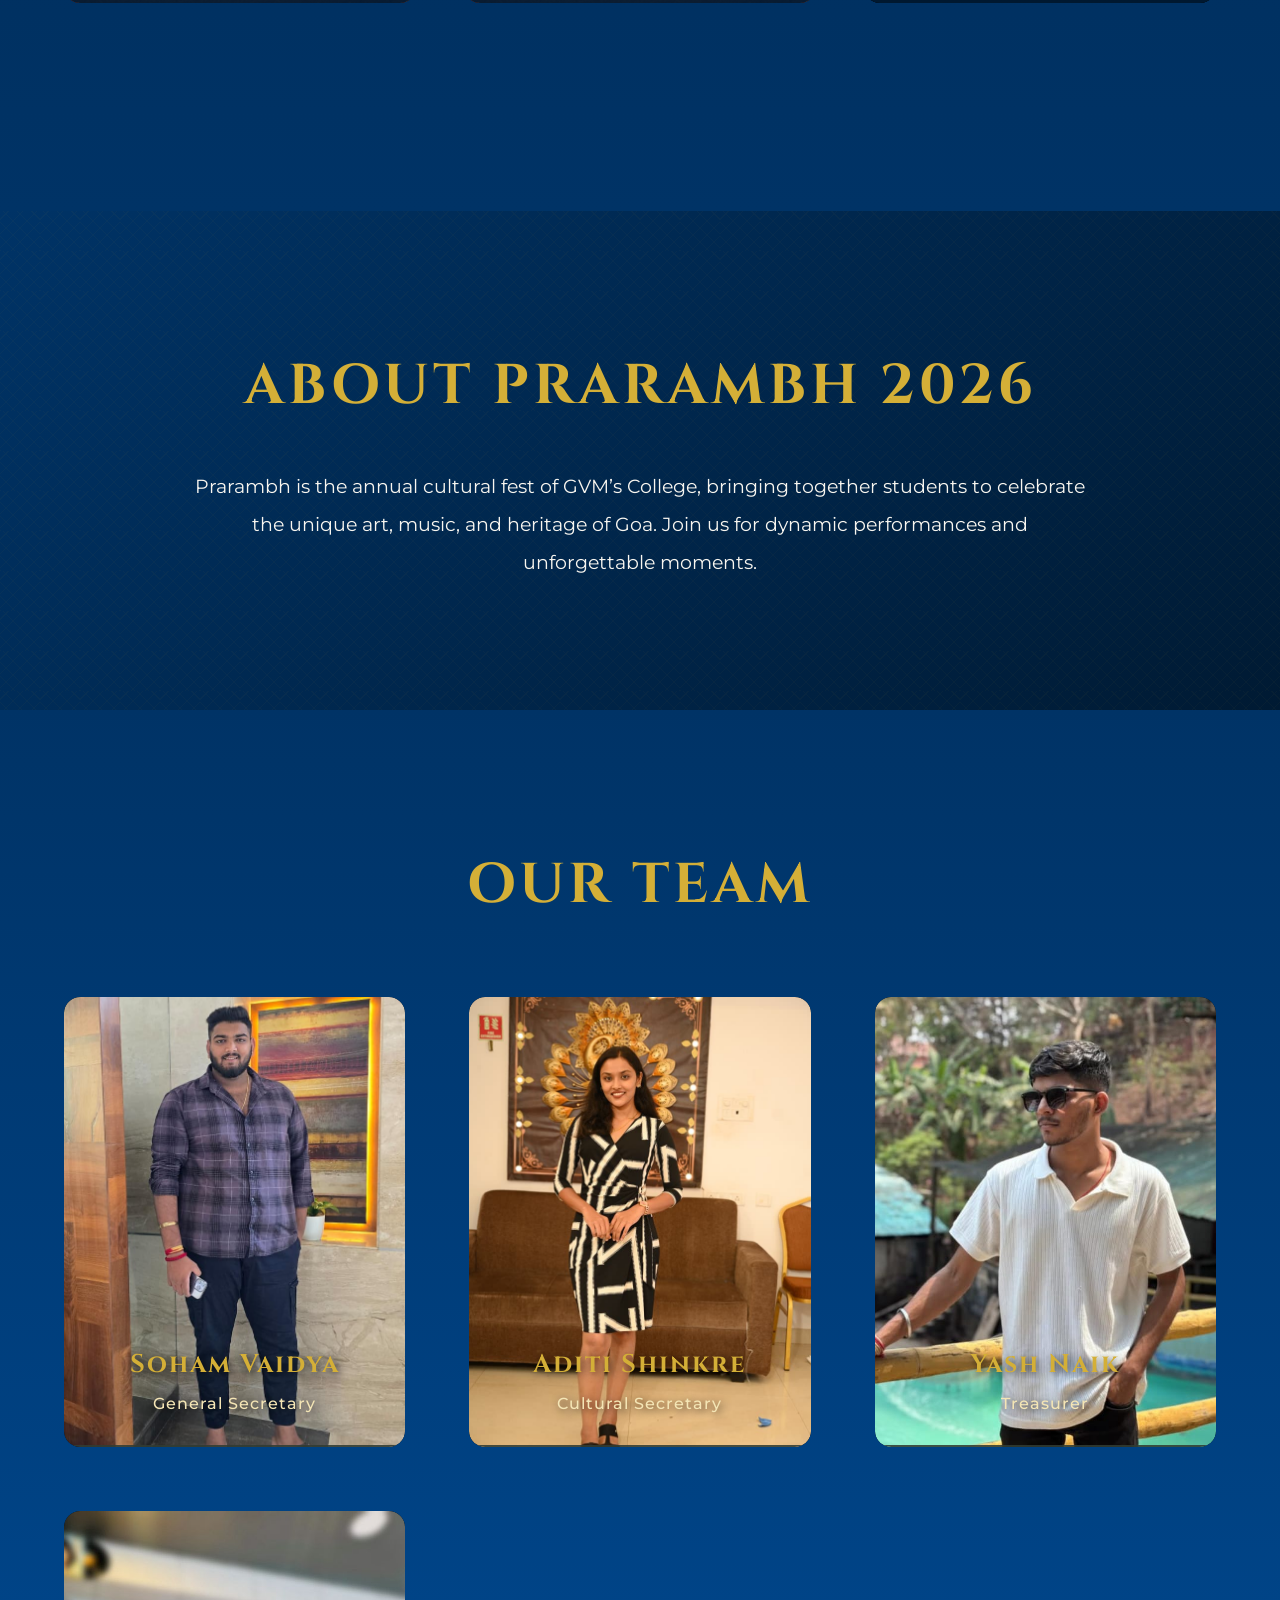
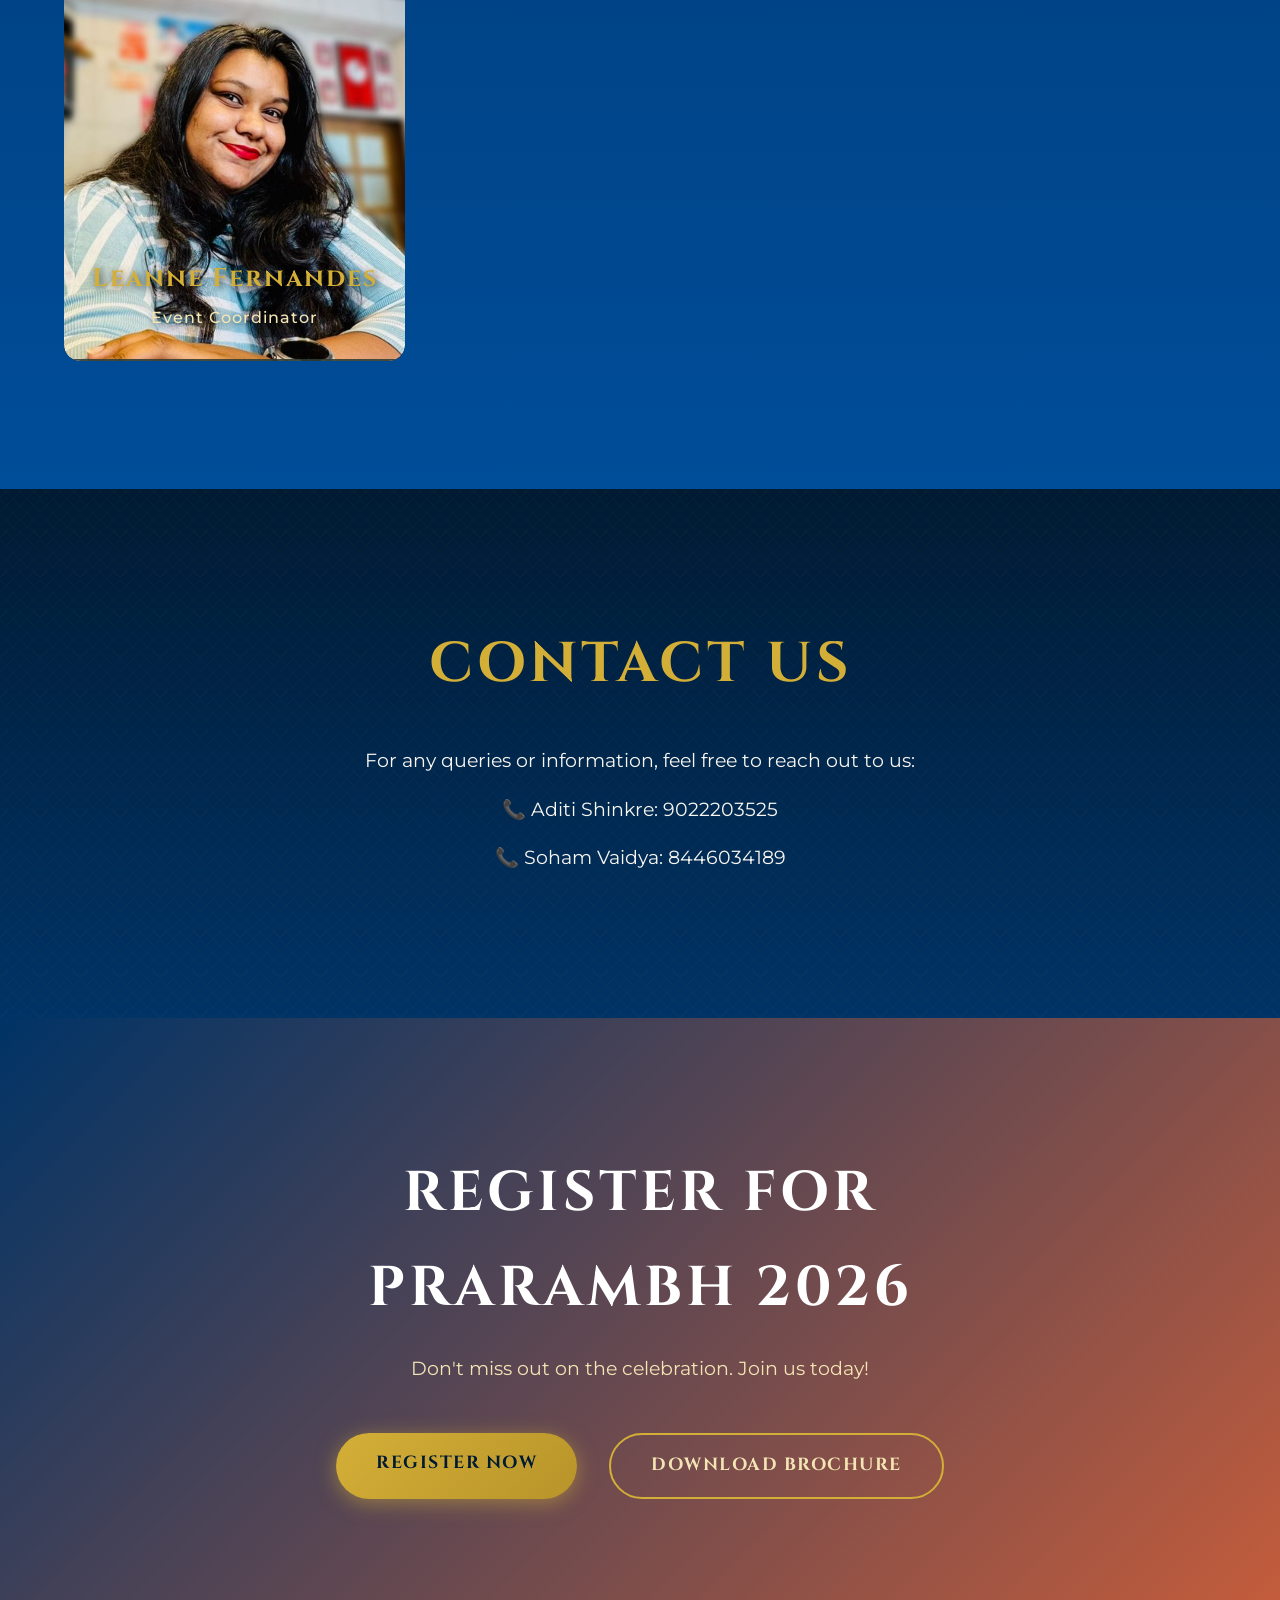
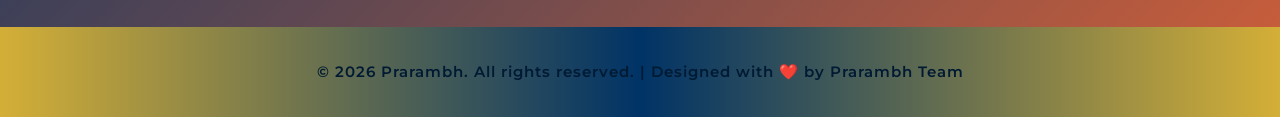
==== commit e12fe231: "new changes made" ====
--- a/index.html
+++ b/index.html
@@ -10,14 +10,14 @@
 <body>
     <div class="navbar">
         <div class="logo">
-            <img src="Images/logo.png" alt="Prarambh Logo">
+            <h1 data-text="PRARAMBH">PRARAMBH</h1>
         </div>
         <div class="navbuttons">
             <a href="#home">Home</a>
             <a href="#events">Events</a>
             <a href="#about">About</a>
             <a href="#team">Team</a>
-            <a href="#sponsors">Sponsors</a>
+            <!-- <a href="#sponsors">Sponsors</a> -->
             <a href="#contact">Contact</a>
             <a href="#register" class="btn">Register</a>
         </div>
@@ -35,7 +35,7 @@
                 <h5>College of Commerce & Economics</h5>
                 <span class="divider"></span>
                 <h5>In Association With</h5>
-                <h5>Students’ Council</h5>
+                <h5>Students Council</h5>
             </div>
 
             <div class="event-intro">
@@ -43,10 +43,6 @@
                 <h3 class="presents">Presents</h3>
             </div>
 
-            <div class="event-logo">
-                <img src="Images/prarambh.png" alt="Prarambh 2026 Logo" class="prarambh-logo">
-            </div>
-
             <div class="event-title">
                 <h1 data-text="PRARAMBH">PRARAMBH</h1>
                 <span class="year">2026</span>
@@ -55,308 +51,290 @@
     </div>
 
     <section class="events" id="events" data-reveal>
-        <h2>Events</h2>
-        
-        <div class="event-category">
-            <h3>Pre-Events</h3>
-            <div class="event-list">
-                <div class="event-card">
-                    <div class="event-card-inner">
-                        <div class="event-front">
-                            <div class="event-image">
-                                <img src="Images/Photography.jpg" alt="Frames of Time">
-                                <span class="event-badge">Photography</span>
-                            </div>
-                            <div class="event-content">
-                                <h4 class="event-title">Frames of Time</h4>
-                                <p class="event-subtitle">Photography Competition</p>
-                            </div>
-                        </div>
-                        <div class="event-back">
-                            <h4 class="event-title">Frames of Time</h4>
-                            <p class="event-subtitle">Rules & Guidelines</p>
-                            <ul class="event-rules">
-                                <li>Submit <strong>2 photographs</strong> with captions.</li>
-                                <li>First: Archival Goa (Heritage/Forts).</li>
-                                <li>Second: Modern/Developing Goa.</li>
-                                <li>Resolution: 1080p minimum.</li>
-                                <li>Deadline: <strong>5th March 2026</strong>.</li>
-                            </ul>
-                            <div class="event-coordinator">
-                                <p>Event Coordinator</p>
-                                <span>Leanne Fernandes</span>
-                                <span class="contact">📞 8767393697</span>
-                            </div>
-                        </div>
-                    </div>
-                </div>
-
-                <div class="event-card">
-                    <div class="event-card-inner">
-                        <div class="event-front">
-                            <div class="event-image">
-                                <img src="Images/reel.jpg" alt="Goa Reels">
-                            </div>
-                            <div class="event-content">
-                                <h4>Goa Through the Ages</h4>
-                                <p>Reel Making Competition</p>
-                            </div>
-                        </div>
-                        <div class="event-back">
-                            <h4>Goa Through the Ages - Details</h4>
-                            <ul class="event-rules">
-                                <li>Duration: 30-90 seconds.</li>
-                                <li>Theme: Cultural aspects of Goa.</li>
-                                <li>Original content only.</li>
-                                <li>Format: MP4, 1080p.</li>
-                            </ul>
-                            <div class="event-coordinator">
-                                <p>Event Coordinator</p>
-                                <span>Rohan Kamat</span>
-                                <span class="contact">📞 9822114455</span>
-                            </div>
-                        </div>
-                    </div>
-                </div>
-            </div>
-        </div>
-
-        <div class="event-category">
-            <h3>On-Stage Events</h3>
-            <div class="event-list">
-                <div class="event-card">
-                    <div class="event-card-inner">
-                        <div class="event-front">
-                            <div class="event-image">
-                                <img src="Images/dance.jpg" alt="Dance Event">
-                            </div>
-                            <div class="event-content">
-                                <h4>Rhythms of the Konkan</h4>
-                                <p>Group Dance Competition</p>
-                            </div>
-                        </div>
-                        <div class="event-back">
-                            <h4>Rhythms of the Konkan - Details</h4>
-                            <ul class="event-rules">
-                                <li>Team size: 8-15 members.</li>
-                                <li>Duration: 5-8 minutes.</li>
-                                <li>Theme: Coastal India Folk forms.</li>
-                                <li>Music submission: 2 days prior.</li>
-                            </ul>
-                            <div class="event-coordinator">
-                                <p>Event Coordinator</p>
-                                <span>Aditi Shinkre</span>
-                                <span class="contact">📞 9123456780</span>
-                            </div>
-                        </div>
-                    </div>
-                </div>
-
-                <div class="event-card">
-                    <div class="event-card-inner">
-                        <div class="event-front">
-                            <div class="event-image">
-                                <img src="Images/fashionShow.jpg" alt="Fashion Show">
-                            </div>
-                            <div class="event-content">
-                                <h4>Era by Era: Goa Couture</h4>
-                                <p>Fashion Show</p>
-                            </div>
-                        </div>
-                        <div class="event-back">
-                            <h4>Goa Couture - Details</h4>
-                            <ul class="event-rules">
-                                <li>Team: 6-12 models + designers.</li>
-                                <li>Minimum 3 eras of Goan fashion.</li>
-                                <li>Duration: 8-12 minutes.</li>
-                            </ul>
-                            <div class="event-coordinator">
-                                <p>Event Coordinator</p>
-                                <span>Sahil Naik</span>
-                                <span class="contact">📞 9765432101</span>
-                            </div>
-                        </div>
-                    </div>
-                </div>
-
-                <div class="event-card">
-                    <div class="event-card-inner">
-                        <div class="event-front">
-                            <div class="event-image">
-                                <img src="Images/debate.jpg" alt="Debate">
-                            </div>
-                            <div class="event-content">
-                                <h4>Voices of the Voyage</h4>
-                                <p>Debate Competition</p>
-                            </div>
-                        </div>
-                        <div class="event-back">
-                            <h4>Voices of the Voyage - Details</h4>
-                            <ul class="event-rules">
-                                <li>Format: Parliamentary debate.</li>
-                                <li>Team size: 2 members.</li>
-                                <li>Topic prep: 30 minutes.</li>
-                                <li>Speaking time: 5 minutes.</li>
-                            </ul>
-                            <div class="event-coordinator">
-                                <p>Event Coordinator</p>
-                                <span>Priya Sawant</span>
-                                <span class="contact">📞 8877665544</span>
-                            </div>
-                        </div>
-                    </div>
-                </div>
-
-                <div class="event-card">
-                    <div class="event-card-inner">
-                        <div class="event-front">
-                            <div class="event-image">
-                                <img src="Images/unplugged.jpg" alt="Music">
-                            </div>
-                            <div class="event-content">
-                                <h4>Coastal Echoes</h4>
-                                <p>Unplugged Musical Performance</p>
-                            </div>
-                        </div>
-                        <div class="event-back">
-                            <h4>Coastal Echoes - Details</h4>
-                            <ul class="event-rules">
-                                <li>Solo or Group (Max 5).</li>
-                                <li>Acoustic instruments only.</li>
-                                <li>Duration: 4-6 minutes.</li>
-                            </ul>
-                            <div class="event-coordinator">
-                                <p>Event Coordinator</p>
-                                <span>Aryan Shet</span>
-                                <span class="contact">📞 9001122334</span>
-                            </div>
-                        </div>
-                    </div>
-                </div>
-            </div>
-        </div>
-
-        <div class="event-category">
-            <h3>Off-Stage Events</h3>
-            <div class="event-list">
-                <div class="event-card">
-                    <div class="event-card-inner">
-                        <div class="event-front">
-                            <div class="event-image">
-                                <img src="Images/streetPlay.jpg" alt="Street Play">
-                            </div>
-                            <div class="event-content">
-                                <h4>Tales of the Goan Streets</h4>
-                                <p>Street Play Competition</p>
-                            </div>
-                        </div>
-                        <div class="event-back">
-                            <h4>Street Play - Details</h4>
-                            <ul class="event-rules">
-                                <li>Team size: 8-20 members.</li>
-                                <li>Duration: 10-15 minutes.</li>
-                                <li>Theme: Social issues or Goan culture.</li>
-                                <li>No microphones allowed.</li>
-                            </ul>
-                            <div class="event-coordinator">
-                                <p>Event Coordinator</p>
-                                <span>Anjali Gaonkar</span>
-                                <span class="contact">📞 9552233114</span>
-                            </div>
-                        </div>
-                    </div>
-                </div>
-
-                <div class="event-card">
-                    <div class="event-card-inner">
-                        <div class="event-front">
-                            <div class="event-image">
-                                <img src="Images/facePainting.jpg" alt="Face Painting">
-                            </div>
-                            <div class="event-content">
-                                <h4>Faces of Goa</h4>
-                                <p>Face Painting Competition</p>
-                            </div>
-                        </div>
-                        <div class="event-back">
-                            <h4>Faces of Goa - Details</h4>
-                            <ul class="event-rules">
-                                <li>Solo event. Duration: 45 minutes.</li>
-                                <li>Theme: Goan heritage.</li>
-                                <li>Bring your own materials.</li>
-                            </ul>
-                            <div class="event-coordinator">
-                                <p>Event Coordinator</p>
-                                <span>Nehal Dessai</span>
-                                <span class="contact">📞 9422336688</span>
-                            </div>
-                        </div>
-                    </div>
-                </div>
-
-                <div class="event-card">
-                    <div class="event-card-inner">
-                        <div class="event-front">
-                            <div class="event-image">
-                                <img src="Images/mascot.jpg" alt="Mascot">
-                            </div>
-                            <div class="event-content">
-                                <h4>Avatar</h4>
-                                <p>Mascot Competition</p>
-                            </div>
-                        </div>
-                        <div class="event-back">
-                            <h4>Avatar - Details</h4>
-                            <ul class="event-rules">
-                                <li>Solo or pair entry.</li>
-                                <li>Original mascot costume.</li>
-                                <li>2-3 minute performance.</li>
-                            </ul>
-                            <div class="event-coordinator">
-                                <p>Event Coordinator</p>
-                                <span>Vedant Kare</span>
-                                <span class="contact">📞 9022331100</span>
-                            </div>
-                        </div>
-                    </div>
-                </div>
-
-                <div class="event-card">
-                    <div class="event-card-inner">
-                        <div class="event-front">
-                            <div class="event-image">
-                                <img src="Images/surprise.jpg" alt="Surprise">
-                            </div>
-                            <div class="event-content">
-                                <h4>Twist of the Tides</h4>
-                                <p>Surprise Events</p>
-                            </div>
-                        </div>
-                        <div class="event-back">
-                            <h4>Twist of the Tides - Details</h4>
-                            <ul class="event-rules">
-                                <li>Details revealed at venue.</li>
-                                <li>Spontaneous participation.</li>
-                                <li>Stay tuned for announcements.</li>
-                            </ul>
-                            <div class="event-coordinator">
-                                <p>Event Coordinator</p>
-                                <span>Prachi Chari</span>
-                                <span class="contact">📞 8800112233</span>
-                            </div>
-                        </div>
-                    </div>
-                </div>
-            </div>
-        </div>
-    </section>
-
+    <h2>Events</h2>
+    
+    <div class="event-category">
+        <h3>Pre-Events</h3>
+        <div class="event-list">
+            <div class="event-card">
+                <div class="event-card-inner">
+                    <div class="event-front">
+                        <div class="event-image">
+                            <img src="Images/reel.jpg" alt="Reel Making">
+                            <span class="event-badge">Pre-Event</span>
+                        </div>
+                        <div class="event-content">
+                            <h4 class="event-title">Evolution of Goa</h4>
+                            <p class="event-subtitle">Reel Making Competition</p>
+                        </div>
+                    </div>
+                    <div class="event-back">
+                        <h4 class="event-title">Evolution of Goa</h4>
+                        <p class="event-subtitle">Rules & Guidelines</p>
+                        <ul class="event-rules">
+                            <li>Theme: Evolution of Goa.</li>
+                            <li>Minimum 1 minute and maximum 2 minutes.</li>
+                            <li>Offensive or inappropriate language/content leads to disqualification.</li>
+                            <li>Judging: Content, Creativity, and Instagram reach.</li>
+                            <li>Deadline: 8th March 2026 before 11:59 P.M..</li>
+                        </ul>
+                        <div class="event-coordinator">
+                            <p>Event Coordinator</p>
+                            <span>Rhea</span>
+                            <span class="contact">📞 8446212347</span>
+                        </div>
+                    </div>
+                </div>
+            </div>
+
+            <div class="event-card">
+                <div class="event-card-inner">
+                    <div class="event-front">
+                        <div class="event-image">
+                            <img src="Images/flag-painting.jpg" alt="Flag Painting">
+                            <span class="event-badge">Pre-Event</span>
+                        </div>
+                        <div class="event-content">
+                            <h4 class="event-title">Flag Painting</h4>
+                            <p class="event-subtitle">Creative Banner Competition</p>
+                        </div>
+                    </div>
+                    <div class="event-back">
+                        <h4 class="event-title">Flag Painting</h4>
+                        <p class="event-subtitle">Rules & Guidelines</p>
+                        <ul class="event-rules">
+                            <li>Theme: Evolution of Goa and alloted team name.</li>
+                            <li>Flag size: 100 cm (length) x 75 cm (breadth).</li>
+                            <li>Submit at registration desk on event day.</li>
+                        </ul>
+                        <div class="event-coordinator">
+                            <p>Event Coordinator</p>
+                            <span>Yash</span>
+                            <span class="contact">📞 9637373399</span>
+                        </div>
+                    </div>
+                </div>
+            </div>
+        </div>
+    </div>
+
+    <div class="event-category">
+        <h3>On-Stage Events</h3>
+        <div class="event-list">
+            <div class="event-card">
+                <div class="event-card-inner">
+                    <div class="event-front">
+                        <div class="event-image">
+                            <img src="Images/group-dance.jpg" alt="Group Dance">
+                        </div>
+                        <div class="event-content">
+                            <h4 class="event-title">Group Dance</h4>
+                            <p class="event-subtitle">Group Dance Competition</p>
+                        </div>
+                    </div>
+                    <div class="event-back">
+                        <h4 class="event-title">Group Dance</h4>
+                        <ul class="event-rules">
+                            <li>Theme: Open theme.</li>
+                            <li>6-8 participants; Time limit: 4-6 minutes.</li>
+                            <li>Music: Majority of the music composition must be of old goan songs and one new goan song.</li>
+                            <li>No water, fire, or open flames allowed.</li>
+                            <li>Exceeding time limit results in point deduction.</li>
+                        </ul>
+                        <div class="event-coordinator">
+                            <p>Event Coordinator</p>
+                            <span>Rashmita</span>
+                            <span class="contact">📞 9699891875</span>
+                        </div>
+                    </div>
+                </div>
+            </div>
+
+            <div class="event-card">
+                <div class="event-card-inner">
+                    <div class="event-front">
+                        <div class="event-image">
+                            <img src="Images/unplugged.jpeg" alt="Unplugged">
+                        </div>
+                        <div class="event-content">
+                            <h4 class="event-title">The Unplugged</h4>
+                            <p class="event-subtitle">Musical Performance</p>
+                        </div>
+                    </div>
+                    <div class="event-back">
+                        <h4 class="event-title">The Unplugged</h4>
+                        <ul class="event-rules">
+                            <li>Number of participants must be between 5-8.</li>
+                            <li>Time: 6-10 minutes.</li>
+                            <li>Only acoustic instruments allowed; no pre-recorded tracks.</li>
+                            <li>Judging: Vocal quality, Instrumental harmony, Presentation.</li>
+                        </ul>
+                        <div class="event-coordinator">
+                            <p>Event Coordinator</p>
+                            <span>Yash</span>
+                            <span class="contact">📞 9637373399</span>
+                        </div>
+                    </div>
+                </div>
+            </div>
+
+            <div class="event-card">
+                <div class="event-card-inner">
+                    <div class="event-front">
+                        <div class="event-image">
+                            <img src="Images/fashionShow.jpg" alt="Fashion Show">
+                        </div>
+                        <div class="event-content">
+                            <h4 class="event-title">Fashion Show</h4>
+                            <p class="event-subtitle">Era by Era : Goa Couture</p>
+                        </div>
+                    </div>
+                    <div class="event-back">
+                        <h4 class="event-title">Goa Couture</h4>
+                        <ul class="event-rules">
+                            <li>Open Theme</li>
+                            <li>6-8 participants (including Mr & Miss).</li>
+                            <li>Time limit: 8 minutes.</li>
+                            <li>Obscenity leads to disqualification.</li>
+                            <li>Final showstoppers can be Mr & Miss (optional).</li>
+                        </ul>
+                        <div class="event-coordinator">
+                            <p>Event Coordinator</p>
+                            <span>Akshata</span>
+                            <span class="contact">📞 8669127162</span>
+                        </div>
+                    </div>
+                </div>
+            </div>
+        </div>
+    </div>
+
+    <div class="event-category">
+        <h3>Off-Stage Events</h3>
+        <div class="event-list">
+
+            <div class="event-card">
+                <div class="event-card-inner">
+                    <div class="event-front">
+                        <div class="event-image">
+                            <img src="Images/mascot.jpg" alt="Mascot">
+                        </div>
+                        <div class="event-content">
+                            <h4 class="event-title">Street Play</h4>
+                            <p class="event-subtitle">Street play event</p>
+                        </div>
+                    </div>
+                    <div class="event-back">
+                        <h4 class="event-title">Street play Details</h4>
+                        <ul class="event-rules">
+                            <li>Theme: Alshi Goikar or Goi chi sanskruti ani asmitai(any one).</li>
+                            <li>No pre recoreded tracks allowed.</li>
+                            <li>Duration alloted for each team is 8-10 minutes.</li>
+                            <li>The content should not include any offensive or derogatory remarks about any community, religion or individual.</li>
+                        </ul>
+                        <div class="event-coordinator">
+                            <p>Event Coordinator</p>
+                            <span>Mandip</span>
+                            <span class="contact">📞 8779351386</span>
+                        </div>
+                    </div>
+                </div>
+            </div>
+
+            <div class="event-card">
+                <div class="event-card-inner">
+                    <div class="event-front">
+                        <div class="event-image">
+                            <img src="Images/mascot.jpg" alt="Mascot">
+                        </div>
+                        <div class="event-content">
+                            <h4 class="event-title">Mascot</h4>
+                            <p class="event-subtitle">The Face of the Event</p>
+                        </div>
+                    </div>
+                    <div class="event-back">
+                        <h4 class="event-title">Mascot Details</h4>
+                        <ul class="event-rules">
+                            <li>1 Participant.</li>
+                            <li>Must report at 8:30 AM and stay in costume throughout.</li>
+                            <li>Presentation: 2 minutes in front of judges.</li>
+                            <li>Interaction with audience is required.</li>
+                        </ul>
+                        <div class="event-coordinator">
+                            <p>Event Coordinator</p>
+                            <span>Parth</span>
+                            <span class="contact">📞 8956978963</span>
+                        </div>
+                    </div>
+                </div>
+            </div> 
+
+            <div class="event-card">
+                <div class="event-card-inner">
+                    <div class="event-front">
+                        <div class="event-image">
+                            <img src="Images/surprise.jpg" alt="Surprise Event">
+                        </div>
+                        <div class="event-content">
+                            <h4 class="event-title">Surprise Event</h4>
+                            <p class="event-subtitle">Mystery Challenge</p>
+                        </div>
+                    </div>
+                    <div class="event-back">
+                        <h4 class="event-title">Surprise Details</h4>
+                        <ul class="event-rules">
+                            <li>1 Participant.</li>
+                            <li>Must carry sportswear.</li>
+                            <li>Must provide a medical certificate of physical fitness.</li>
+                            <li>Required to sign an acknowledgment form.</li>
+                        </ul>
+                        <div class="event-coordinator">
+                            <p>Event Coordinator</p>
+                            <span>Amit</span>
+                            <span class="contact">📞 8799813785</span>
+                        </div>
+                    </div>
+                </div>
+
+                            <div class="event-card">
+                <div class="event-card-inner">
+                    <div class="event-front">
+                        <div class="event-image">
+                            <img src="Images/Photography.jpg" alt="Photography">
+                        </div>
+                        <div class="event-content">
+                            <h4 class="event-title">Photography</h4>
+                            <p class="event-subtitle">Capturing the Moment</p>
+                        </div>
+                    </div>
+                    <div class="event-back">
+                        <h4 class="event-title">Photography Details</h4>
+                        <ul class="event-rules">
+                            <li>Theme: Captures of Prarambh.</li>
+                            <li>Submit 4 un-staged photographs with captions.</li>
+                            <li>Format: JPEG/JPG/PNG.</li>
+                            <li>No AI generated images.</li>
+                            <li>Submit by 2:30 P.M..</li>
+                        </ul>
+                        <div class="event-coordinator">
+                            <p>Event Coordinator</p>
+                            <span>Rhea</span>
+                            <span class="contact">📞 8446212347</span>
+                        </div>
+                    </div>
+                </div>
+            </div>
+
+            </div>
+        </div>
+    </div>
+</section>
     <section class="about" id="about" data-reveal>
         <h2>About Prarambh 2026</h2>
         <p>Prarambh is the annual cultural fest of GVM’s College, bringing together students to celebrate the unique art, music, and heritage of Goa. Join us for dynamic performances and unforgettable moments.</p>
     </section>
 
-    <section class="sponsors" id="sponsors" data-reveal>
+    <!-- <section class="sponsors" id="sponsors" data-reveal>
         <h2>Our Sponsors</h2>
         <div class="sponsor-list">
             <div class="sponsor-item"><img src="assets/sponsor1.png" alt="Sponsor 1"></div>
@@ -366,7 +344,7 @@
             <div class="sponsor-item"><img src="assets/sponsor1.png" alt="Sponsor 5"></div>
             <div class="sponsor-item"><img src="assets/sponsor1.png" alt="Sponsor 6"></div>
         </div>
-    </section>
+    </section> -->
 
     <section class="team" id="team" data-reveal>
         <h2>Our Team</h2>
@@ -404,9 +382,9 @@
 
     <section class="contact" id="contact" data-reveal>
         <h2>Contact Us</h2>
-        <p>📧 Email: contact@prarambh2026.com</p>
-        <p>📞 Phone: +91 1234567890</p>
-        <p>📸 Instagram: @prarambh2026</p>
+        <p>For any queries or information, feel free to reach out to us:</p>
+        <p>📞 Aditi Shinkre: 9022203525</p>
+        <p>📞 Soham Vaidya: 8446034189</p>
     </section>
 
     <section class="register" id="register" data-reveal>
@@ -414,7 +392,7 @@
             <h2>Register for Prarambh 2026</h2>
             <p>Don't miss out on the celebration. Join us today!</p>
             <div class="registration-actions">
-                <a href="https://forms.gle/your-link-here" target="_blank" class="btn-main-action">Register Now</a>
+                <a href="https://docs.google.com/forms/d/e/1FAIpQLSe4xBzhR5RP7-UkfPxPHCvnVthSGsgvtfNwO-iN_mrXBambdQ/viewform" target="_blank" class="btn-main-action">Register Now</a>
                 <a href="assets/brochure.pdf" download class="btn-secondary-action">Download Brochure</a>
             </div>
         </div>
--- a/style.css
+++ b/style.css
@@ -1,6 +1,7 @@
 /* ===================================
    PRARAMBH 2026 - ROYAL GOAN ODYSSEY
    Complete Production-Ready Styling
+   REFINED VERSION - Click-Triggered UX
    =================================== */
 
 /* === FONT IMPORTS === */
@@ -333,7 +334,7 @@
 }
 
 /* =====================================
-   EVENT CARDS - UNIFIED HOVER EFFECT
+   EVENT CARDS - CLICK-TRIGGERED SYSTEM
    ===================================== */
 .events {
     padding: 8rem 5%;
@@ -466,21 +467,61 @@
     letter-spacing: 1px;
 }
 
-/* BACK FACE - Glassmorphism Overlay */
+/* BACK FACE - Glassmorphism Overlay (CLICK-TRIGGERED) */
 .event-back {
     position: absolute;
     bottom: 0;
     left: 0;
     width: 100%;
     height: 0;
-    background: rgba(0, 26, 51, 0.85);
+    background: rgba(0, 26, 51, 0.90);
     backdrop-filter: blur(15px);
     -webkit-backdrop-filter: blur(15px);
     border: 1px solid rgba(212, 175, 55, 0.2);
     padding: 2rem;
     overflow-y: auto;
-    transition: height 1s cubic-bezier(0.19, 1, 0.22, 1);
-    z-index: 3;
+    transition: var(--transition-luxury);
+    z-index: 10;
+    opacity: 0;
+}
+
+/* CLICK-TRIGGERED: Active State for 75% Coverage */
+.event-card.active-details .event-back {
+    height: 75%;
+    opacity: 1;
+}
+
+/* Close Button for Toggle Mechanism */
+.event-close-btn {
+    position: absolute;
+    top: 1rem;
+    right: 1rem;
+    width: 32px;
+    height: 32px;
+    background: var(--metallic-gold);
+    color: var(--ocean-dark);
+    border: none;
+    border-radius: 50%;
+    cursor: pointer;
+    font-size: 1.2rem;
+    font-weight: bold;
+    display: flex;
+    align-items: center;
+    justify-content: center;
+    transition: var(--transition-smooth);
+    z-index: 15;
+    opacity: 0;
+    pointer-events: none;
+}
+
+.event-card.active-details .event-close-btn {
+    opacity: 1;
+    pointer-events: all;
+}
+
+.event-close-btn:hover {
+    background: var(--gold-light);
+    transform: rotate(90deg);
 }
 
 .event-back h4 {
@@ -554,17 +595,13 @@
     font-weight: 600;
 }
 
-/* HOVER EFFECTS - UNIFIED FOR EVENT CARDS */
-.event-card:hover .event-image img {
-    transform: scale(1.1);
-    filter: brightness(0.6);
-}
-
-.event-card:hover .event-back {
-    height: 100%;
-}
-
-/* Animated Gold Border Frame */
+/* CLICK-TRIGGERED: Image scales on active state */
+.event-card.active-details .event-image img {
+    transform: scale(1.05);
+    filter: brightness(0.4);
+}
+
+/* Animated Gold Border Frame (remains on hover for visual feedback) */
 .event-card::before {
     content: '';
     position: absolute;
@@ -630,7 +667,7 @@
 }
 
 /* =====================================
-   TEAM SECTION - UNIFIED CARD EFFECT
+   TEAM SECTION - CLICK-TRIGGERED SYSTEM
    ===================================== */
 .team {
     padding: 8rem 5%;
@@ -717,7 +754,7 @@
     text-shadow: 2px 2px 8px rgba(0, 0, 0, 0.8);
 }
 
-/* Glassmorphism Overlay (hidden by default) */
+/* Glassmorphism Overlay (CLICK-TRIGGERED) */
 .team-member::after {
     content: '';
     position: absolute;
@@ -729,31 +766,31 @@
     backdrop-filter: blur(15px);
     -webkit-backdrop-filter: blur(15px);
     border: 1px solid rgba(212, 175, 55, 0.2);
-    transition: height 1s cubic-bezier(0.19, 1, 0.22, 1);
+    transition: var(--transition-luxury);
     z-index: 1;
 }
 
-/* HOVER EFFECTS - UNIFIED WITH EVENT CARDS */
-.team-member:hover img {
-    transform: scale(1.1);
-    filter: brightness(0.6);
-}
-
-.team-member:hover::after {
-    height: 100%;
-}
-
-.team-member:hover h4 {
-    bottom: 50%;
-    transform: translateY(20px);
-}
-
-.team-member:hover p {
-    bottom: 50%;
-    transform: translateY(50px);
-}
-
-/* Animated Gold Border Frame */
+/* CLICK-TRIGGERED: Active State for 75% Coverage */
+.team-member.active-details::after {
+    height: 75%;
+}
+
+.team-member.active-details img {
+    transform: scale(1.05);
+    filter: brightness(0.4);
+}
+
+.team-member.active-details h4 {
+    bottom: 45%;
+    transform: translateY(0);
+}
+
+.team-member.active-details p {
+    bottom: 35%;
+    transform: translateY(0);
+}
+
+/* Animated Gold Border Frame (remains on hover for visual feedback) */
 .team-member::before {
     content: '';
     position: absolute;
@@ -1081,6 +1118,18 @@
 }
 
 @media (max-width: 768px) {
+    /* MOBILE PERFORMANCE OPTIMIZATION: Disable Neon-Glitch */
+    .event-title h1,
+    .year {
+        animation: none !important;
+        text-shadow: 0 0 10px var(--metallic-gold) !important;
+    }
+    
+    /* MOBILE PERFORMANCE: Disable parallax effect */
+    .home-text.parallax {
+        transform: none !important;
+    }
+    
     .event-title h1 {
         font-size: 3.5rem;
         letter-spacing: 6px;
@@ -1203,4 +1252,4 @@
 .event-back::-webkit-scrollbar-thumb {
     background: var(--metallic-gold);
     border-radius: 10px;
-}
+}
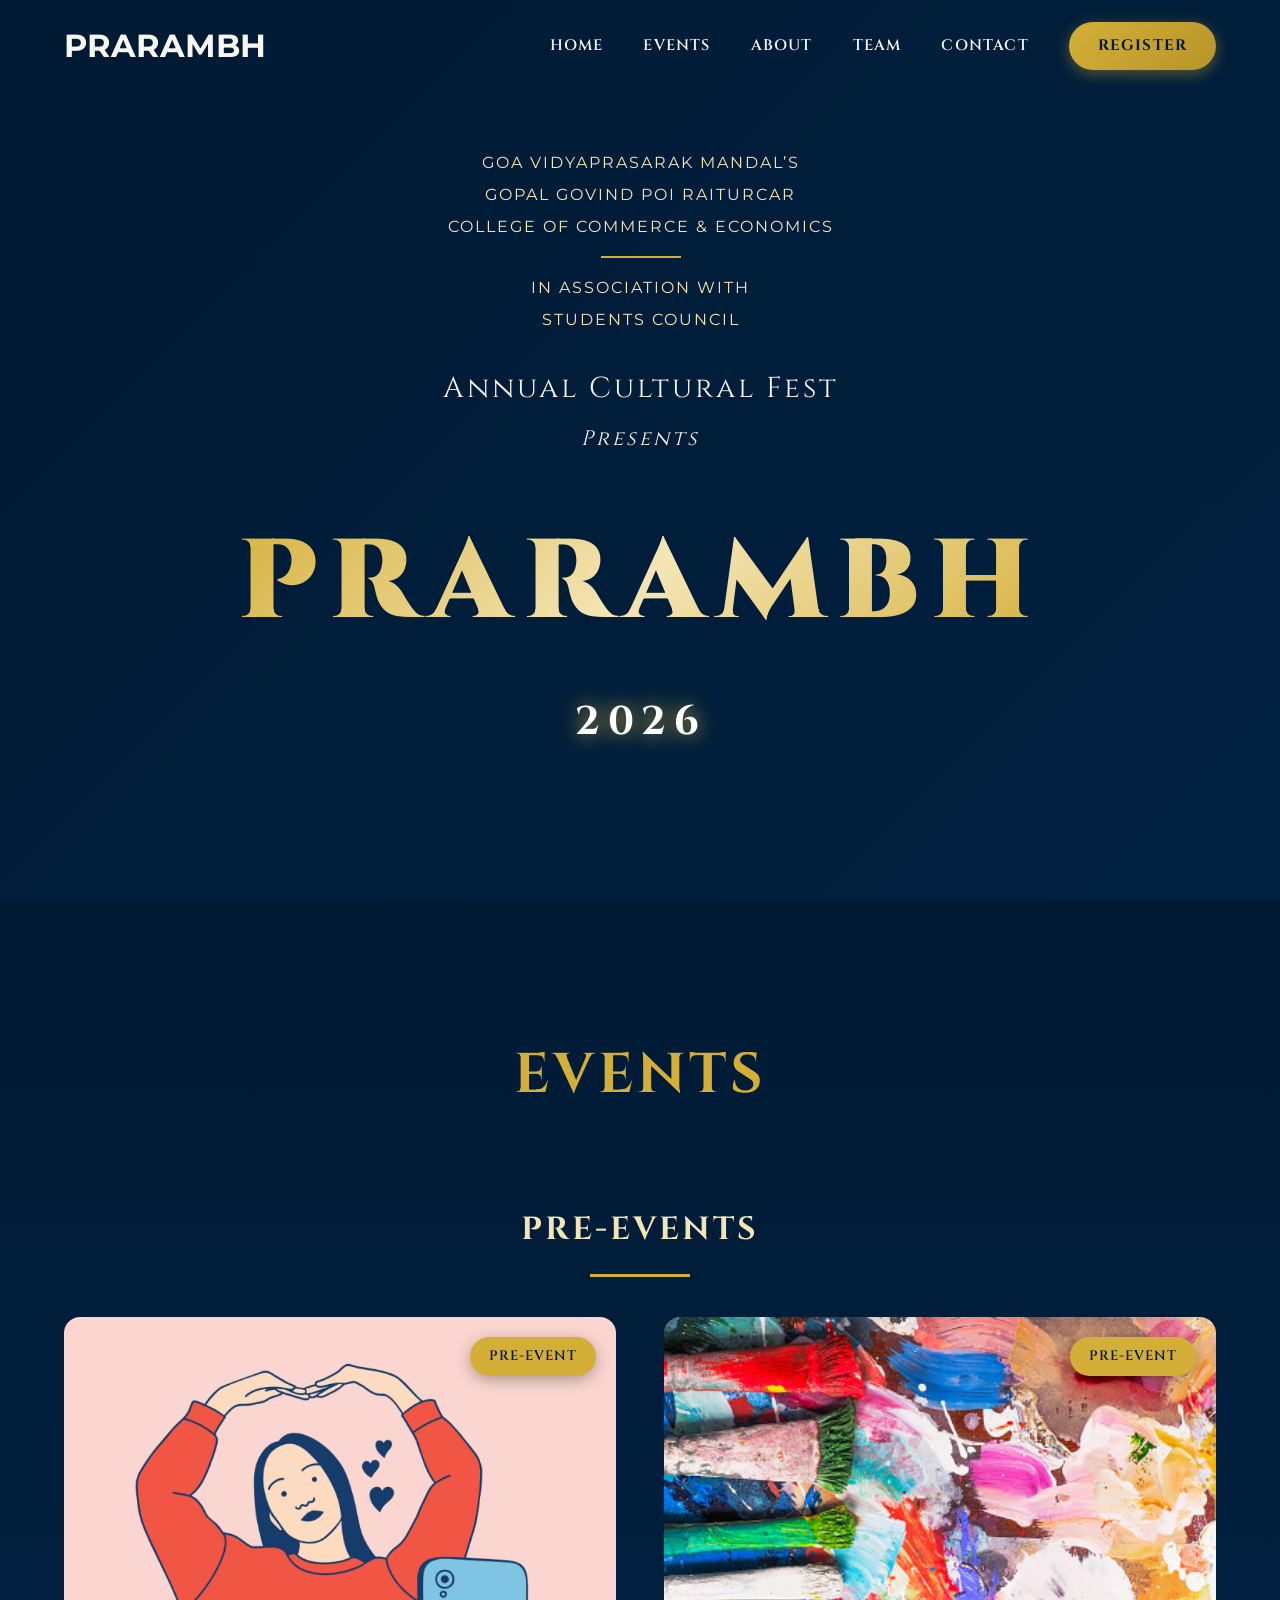
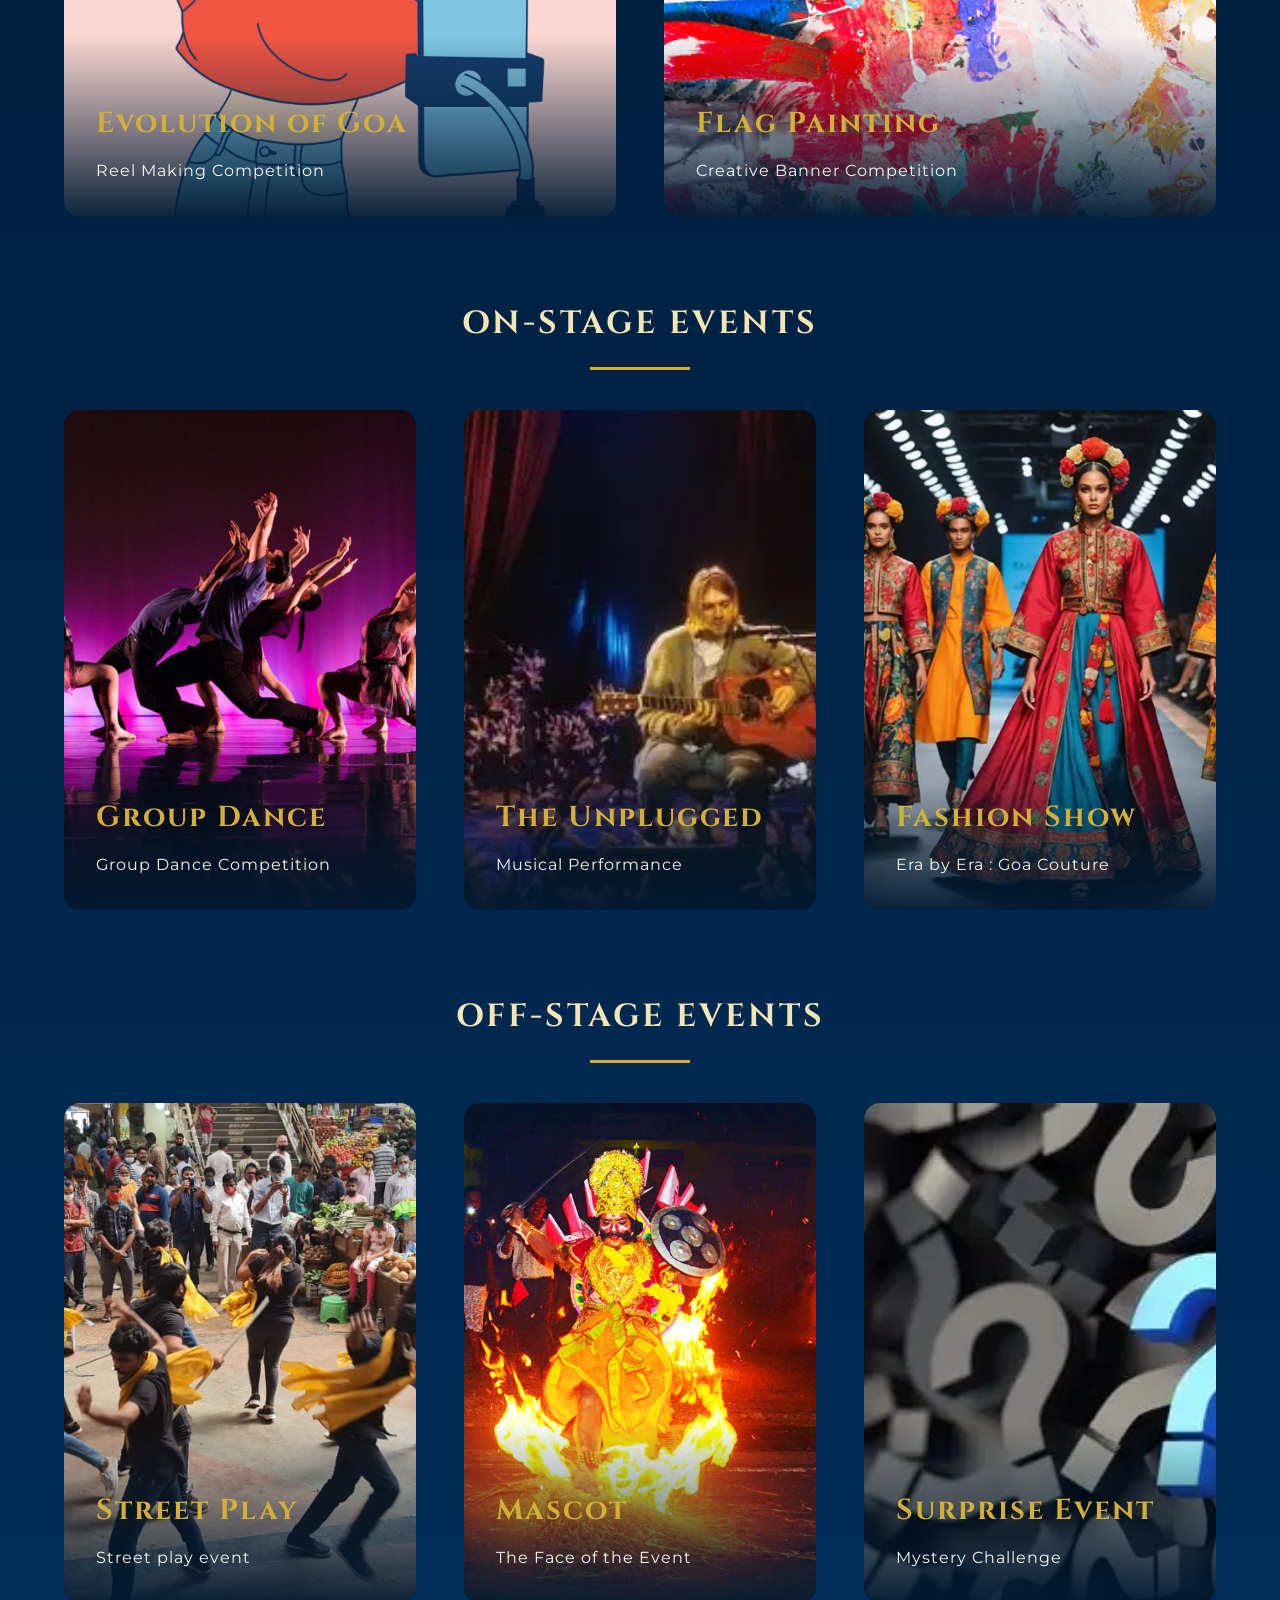
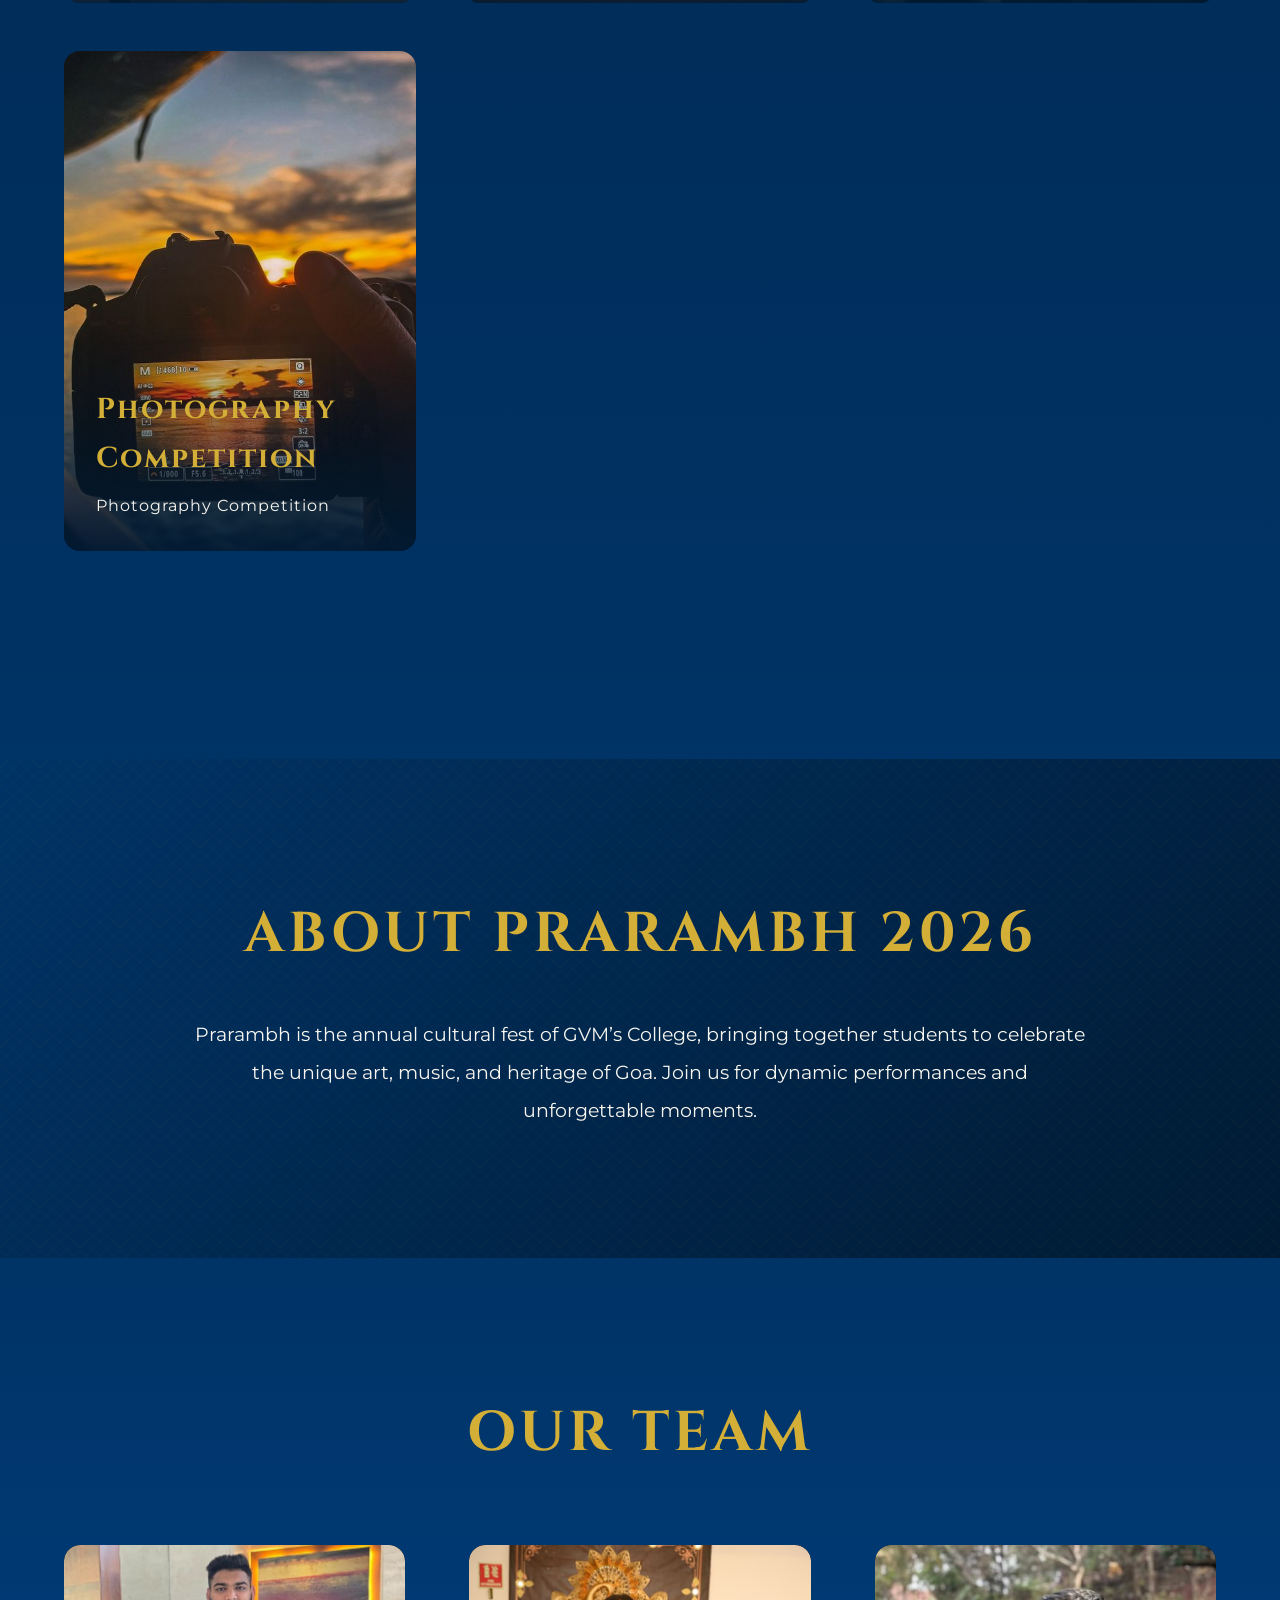
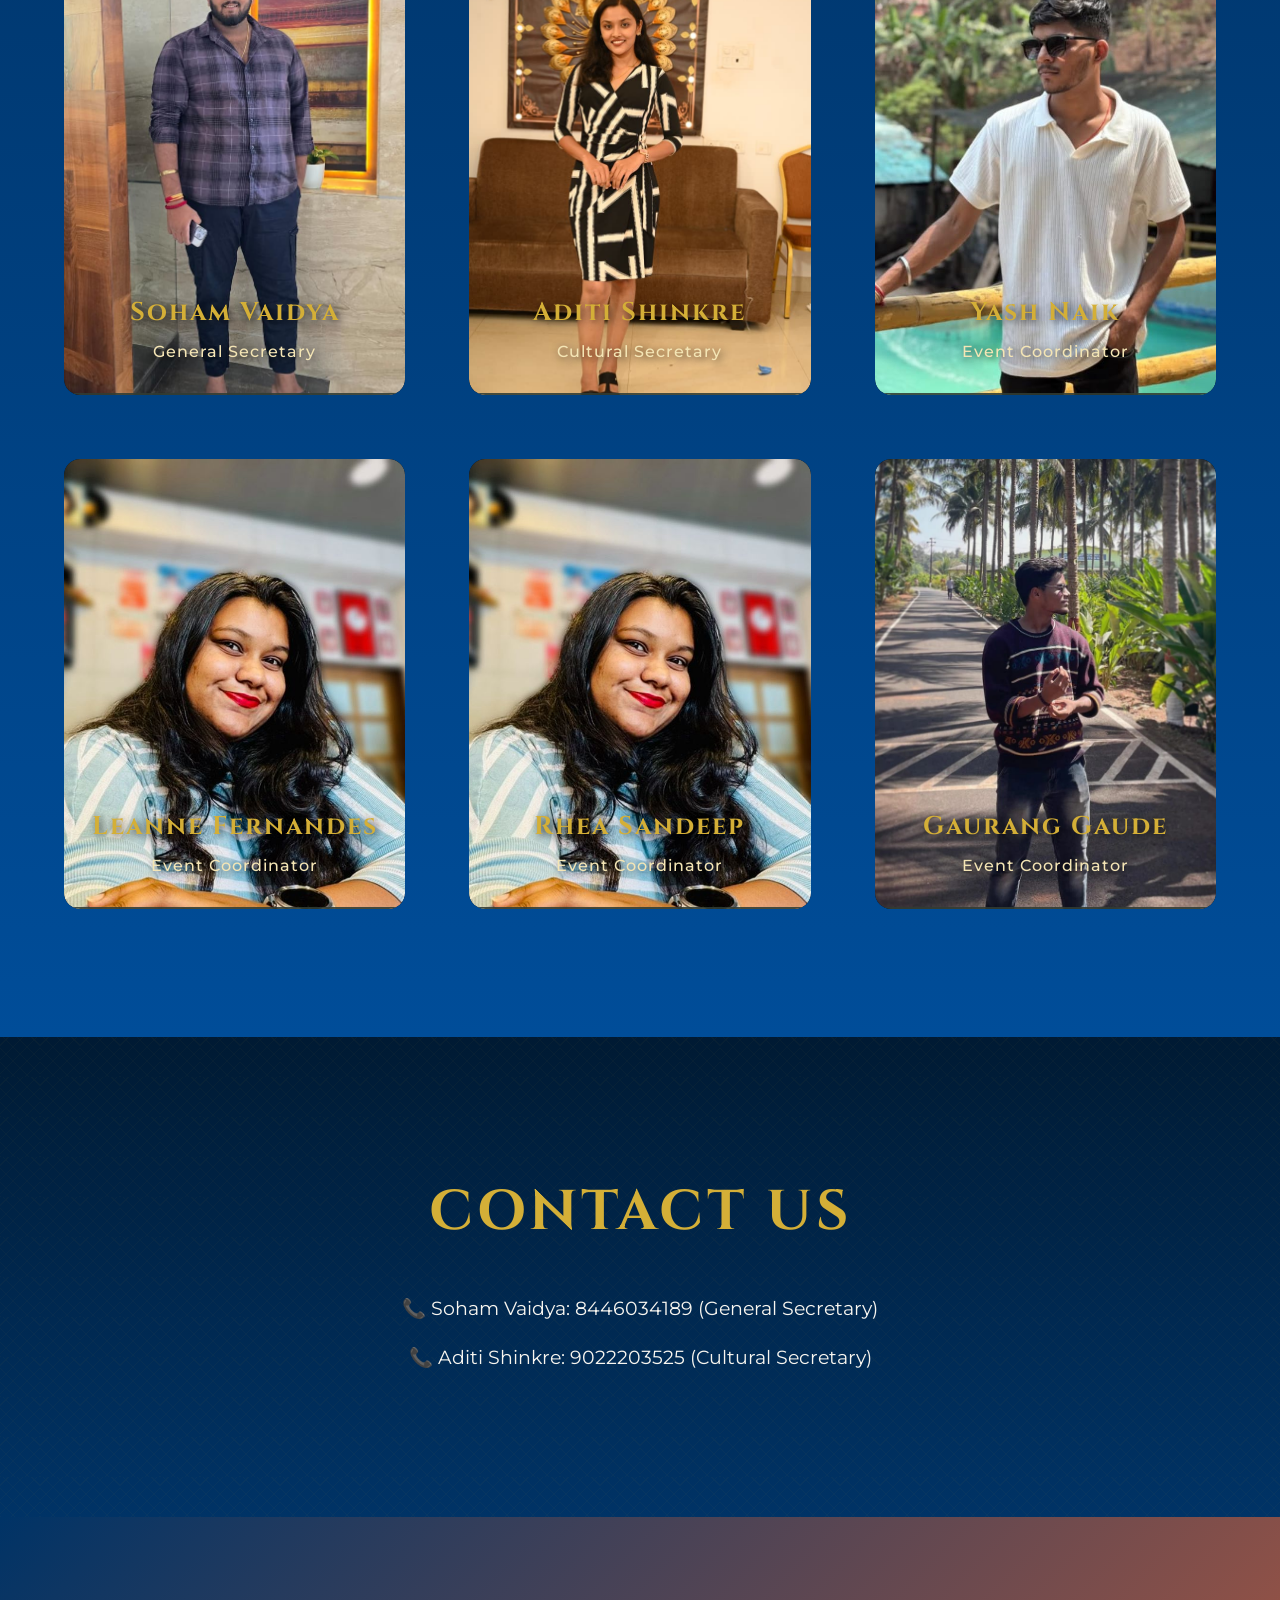
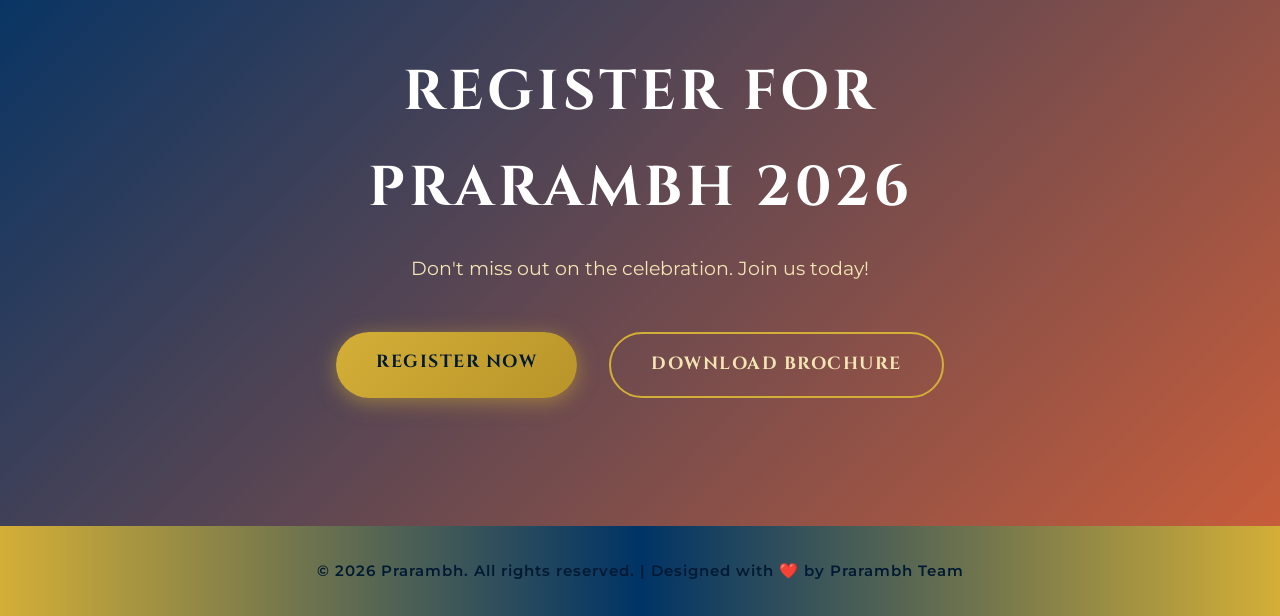
==== commit 60491849: "more changes done" ====
--- a/index.html
+++ b/index.html
@@ -25,7 +25,7 @@
 
     <div class="home" id="home">
         <video autoplay muted loop playsinline class="home-video">
-            <source src="https://assets.mixkit.co/videos/preview/mixkit-aerial-view-of-a-shoreline-and-blue-water-40141-large.mp4" type="video/mp4">
+            <source src="" type="video/mp4">
         </video>
 
         <div class="home-text">
@@ -217,7 +217,7 @@
                 <div class="event-card-inner">
                     <div class="event-front">
                         <div class="event-image">
-                            <img src="Images/mascot.jpg" alt="Mascot">
+                            <img src="Images/street-play.jpg" alt="Mascot">
                         </div>
                         <div class="event-content">
                             <h4 class="event-title">Street Play</h4>
@@ -269,11 +269,12 @@
                 </div>
             </div> 
 
-            <div class="event-card">
-                <div class="event-card-inner">
-                    <div class="event-front">
-                        <div class="event-image">
-                            <img src="Images/surprise.jpg" alt="Surprise Event">
+
+            <div class="event-card">
+                <div class="event-card-inner">
+                    <div class="event-front">
+                        <div class="event-image">
+                            <img src="Images/sur.jpg" alt="Surprise Event">
                         </div>
                         <div class="event-content">
                             <h4 class="event-title">Surprise Event</h4>
@@ -295,36 +296,35 @@
                         </div>
                     </div>
                 </div>
-
-                            <div class="event-card">
-                <div class="event-card-inner">
-                    <div class="event-front">
-                        <div class="event-image">
-                            <img src="Images/Photography.jpg" alt="Photography">
-                        </div>
-                        <div class="event-content">
-                            <h4 class="event-title">Photography</h4>
-                            <p class="event-subtitle">Capturing the Moment</p>
+            </div>
+
+            <div class="event-card">
+                <div class="event-card-inner">
+                    <div class="event-front">
+                        <div class="event-image">
+                            <img src="Images/Photography.jpg" alt="Mascot">
+                        </div>
+                        <div class="event-content">
+                            <h4 class="event-title">Photography Competition</h4>
+                            <p class="event-subtitle">Photography Competition</p>
                         </div>
                     </div>
                     <div class="event-back">
                         <h4 class="event-title">Photography Details</h4>
                         <ul class="event-rules">
-                            <li>Theme: Captures of Prarambh.</li>
-                            <li>Submit 4 un-staged photographs with captions.</li>
-                            <li>Format: JPEG/JPG/PNG.</li>
-                            <li>No AI generated images.</li>
-                            <li>Submit by 2:30 P.M..</li>
+                            <li>1 Participant.</li>
+                            <li>Each college must submit 4 photographs along with a short caption.</li>
+                            <li>Format: JPEG/JPG/PNG..</li>
+                            <li>Images must be submitted by 2:30 P.M.</li>
+                            <li>Additional instructions will be told on the day of the event..</li>
                         </ul>
                         <div class="event-coordinator">
                             <p>Event Coordinator</p>
                             <span>Rhea</span>
-                            <span class="contact">📞 8446212347</span>
-                        </div>
-                    </div>
-                </div>
-            </div>
-
+                            <span class="contact">📞 8956978963</span>
+                        </div>
+                    </div>
+                </div>
             </div>
         </div>
     </div>
@@ -368,7 +368,7 @@
                     <img src="Images/yash.jpeg" alt="Yash Naik">
                 </div>
                 <h4>Yash Naik</h4>
-                <p>Treasurer</p>
+                <p>Event Coordinator</p>
             </div>
             <div class="team-member">
                 <div class="member-img-wrapper">
@@ -377,14 +377,27 @@
                 <h4>Leanne Fernandes</h4>
                 <p>Event Coordinator</p>
             </div>
+            <div class="team-member">
+                <div class="member-img-wrapper">
+                    <img src="Images/leo.jpeg" alt="Leanne Fernandes">
+                </div>
+                <h4>Rhea Sandeep</h4>
+                <p>Event Coordinator</p>
+            </div>
+            <div class="team-member">
+                <div class="member-img-wrapper">
+                    <img src="Images/g3.jpeg" alt="Gaurang Gaude">
+                </div>
+                <h4>Gaurang Gaude</h4>
+                <p>Event Coordinator</p>
+            </div>
         </div>
     </section>
 
     <section class="contact" id="contact" data-reveal>
         <h2>Contact Us</h2>
-        <p>For any queries or information, feel free to reach out to us:</p>
-        <p>📞 Aditi Shinkre: 9022203525</p>
-        <p>📞 Soham Vaidya: 8446034189</p>
+        <p>📞 Soham Vaidya: 8446034189 (General Secretary)</p>
+        <p>📞 Aditi Shinkre: 9022203525 (Cultural Secretary)</p>
     </section>
 
     <section class="register" id="register" data-reveal>
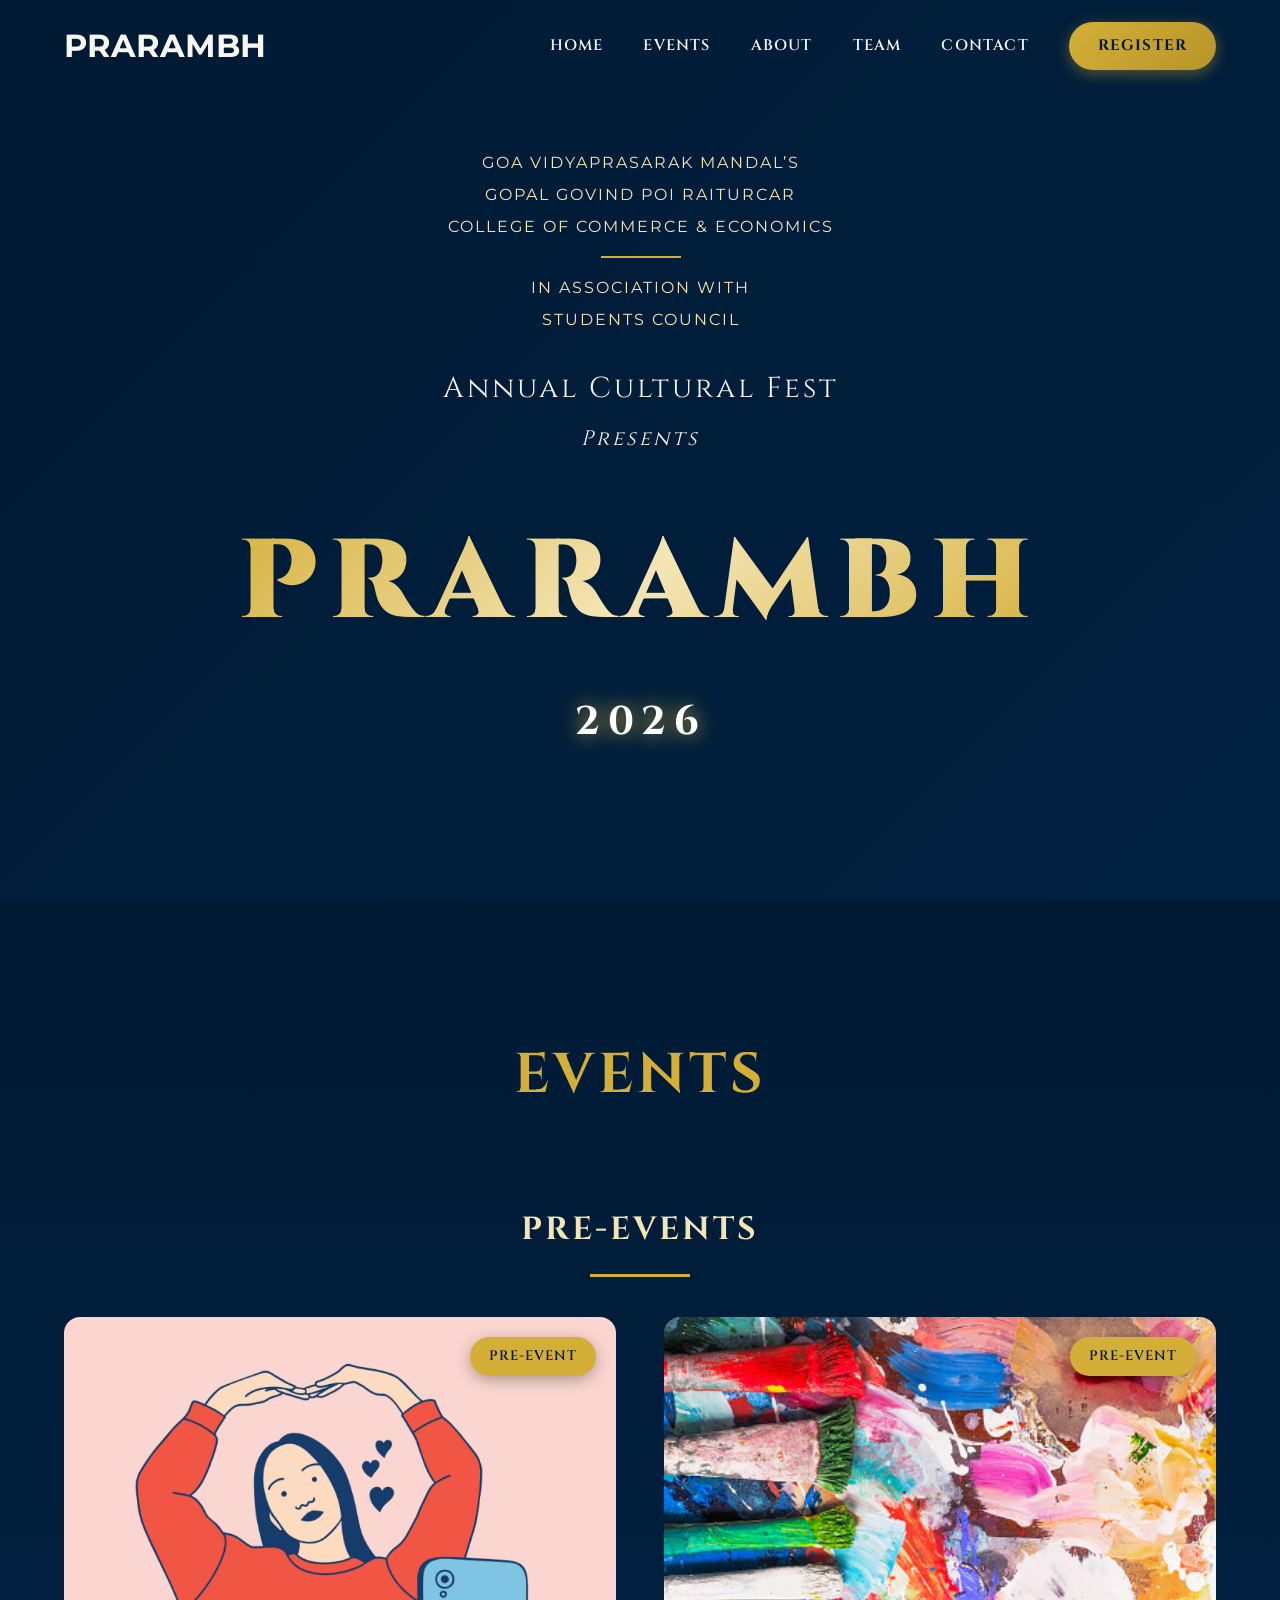
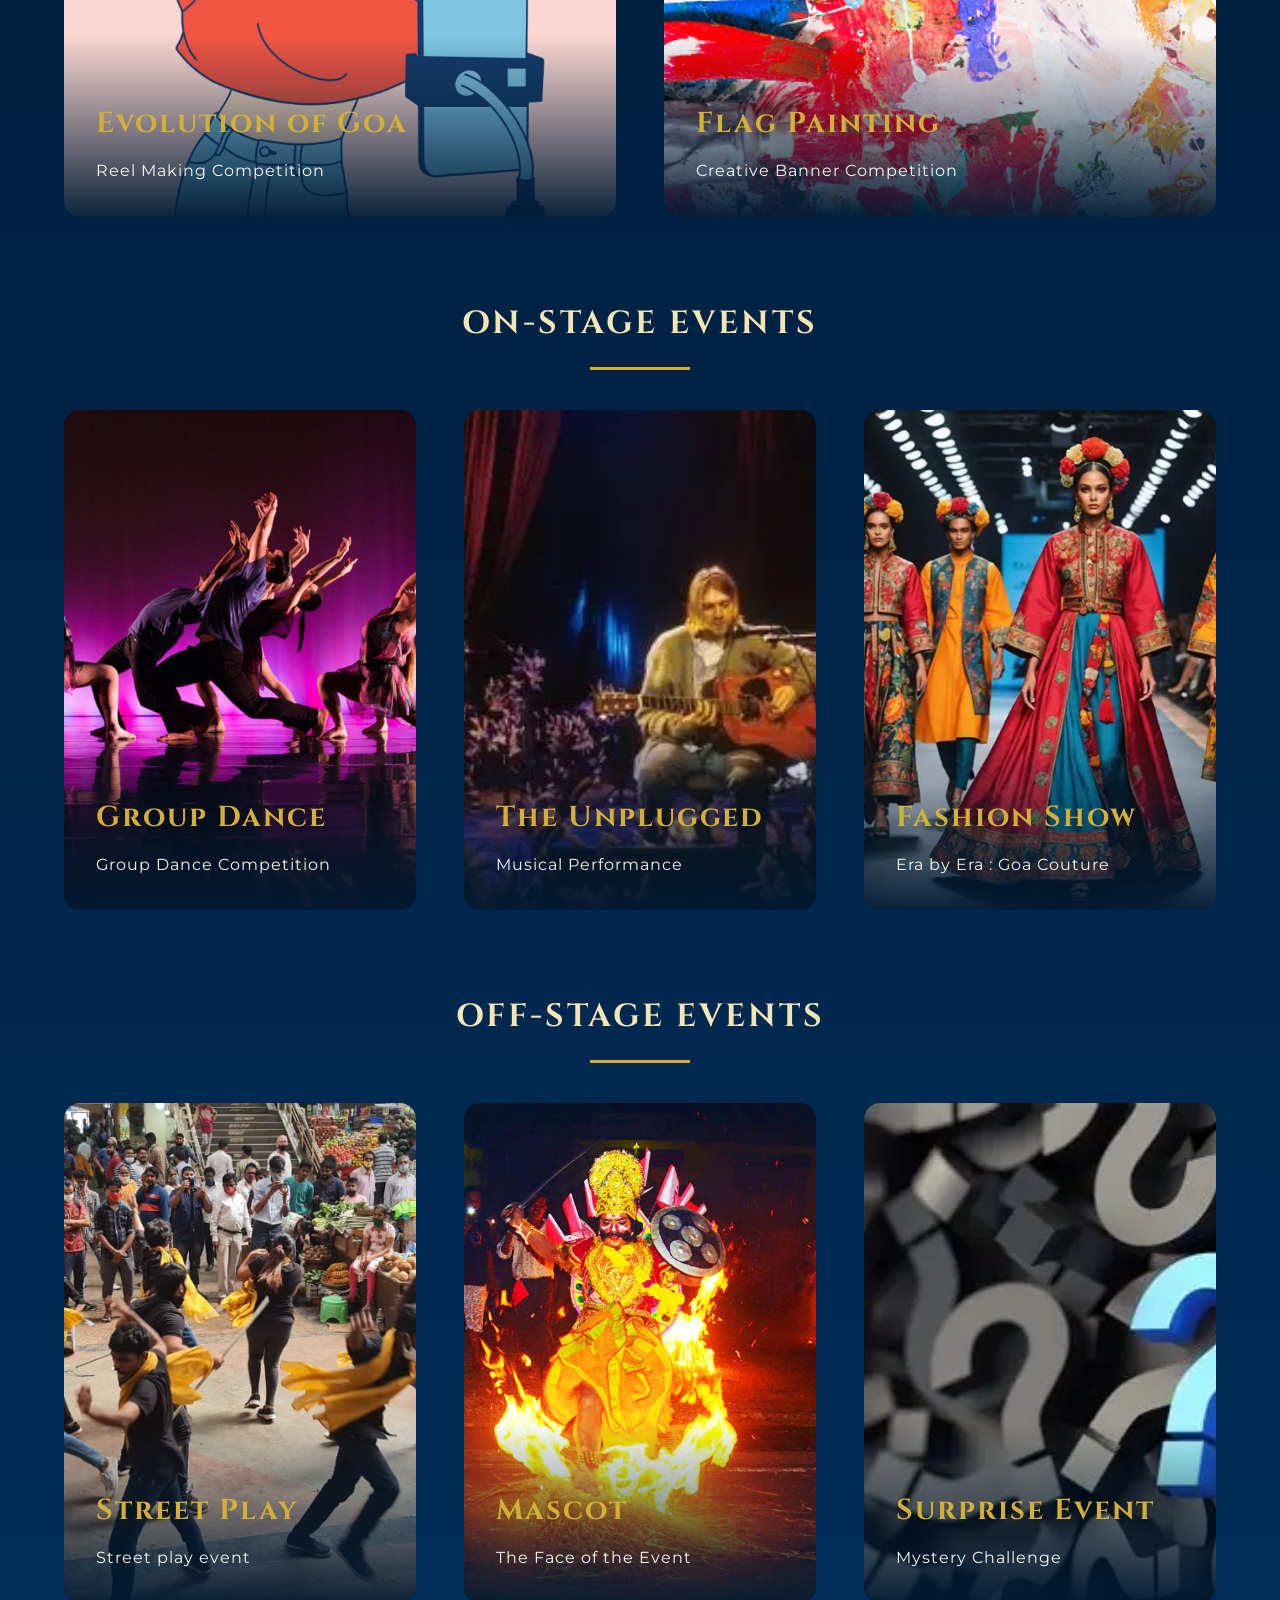
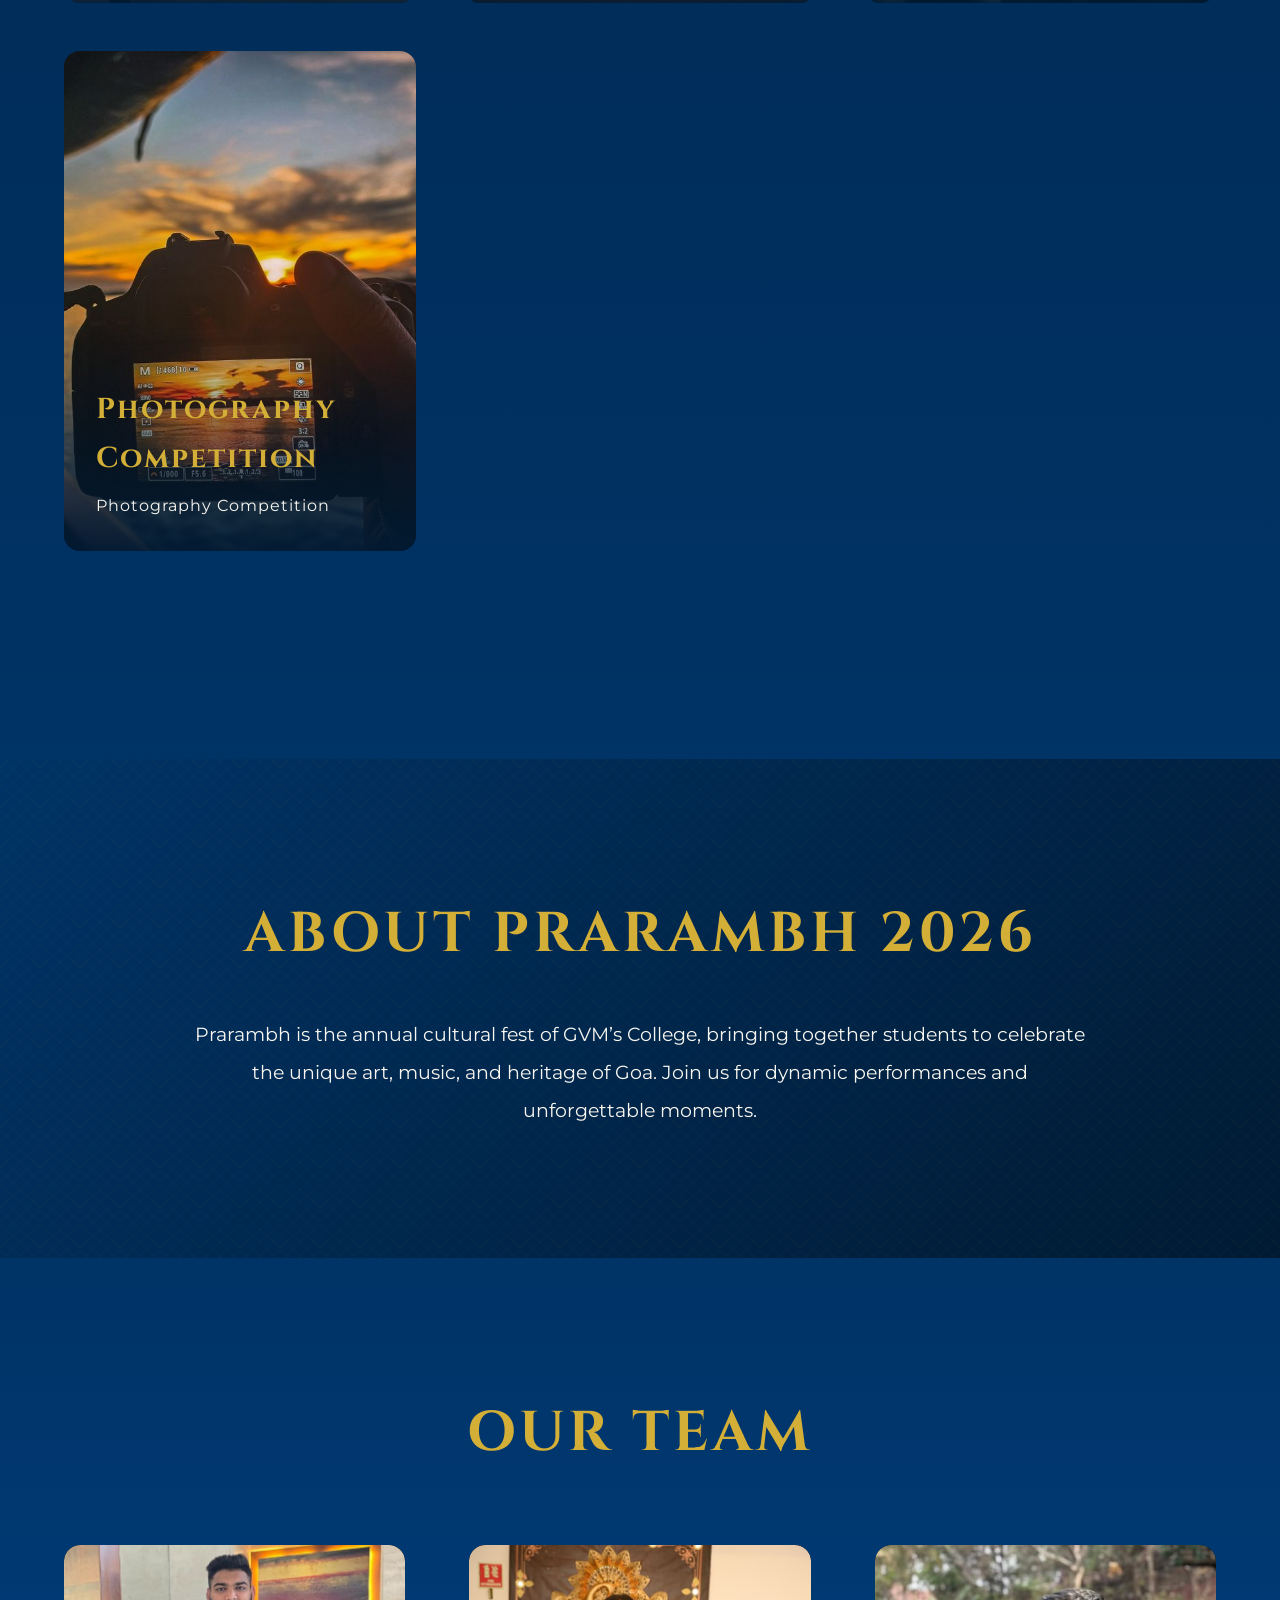
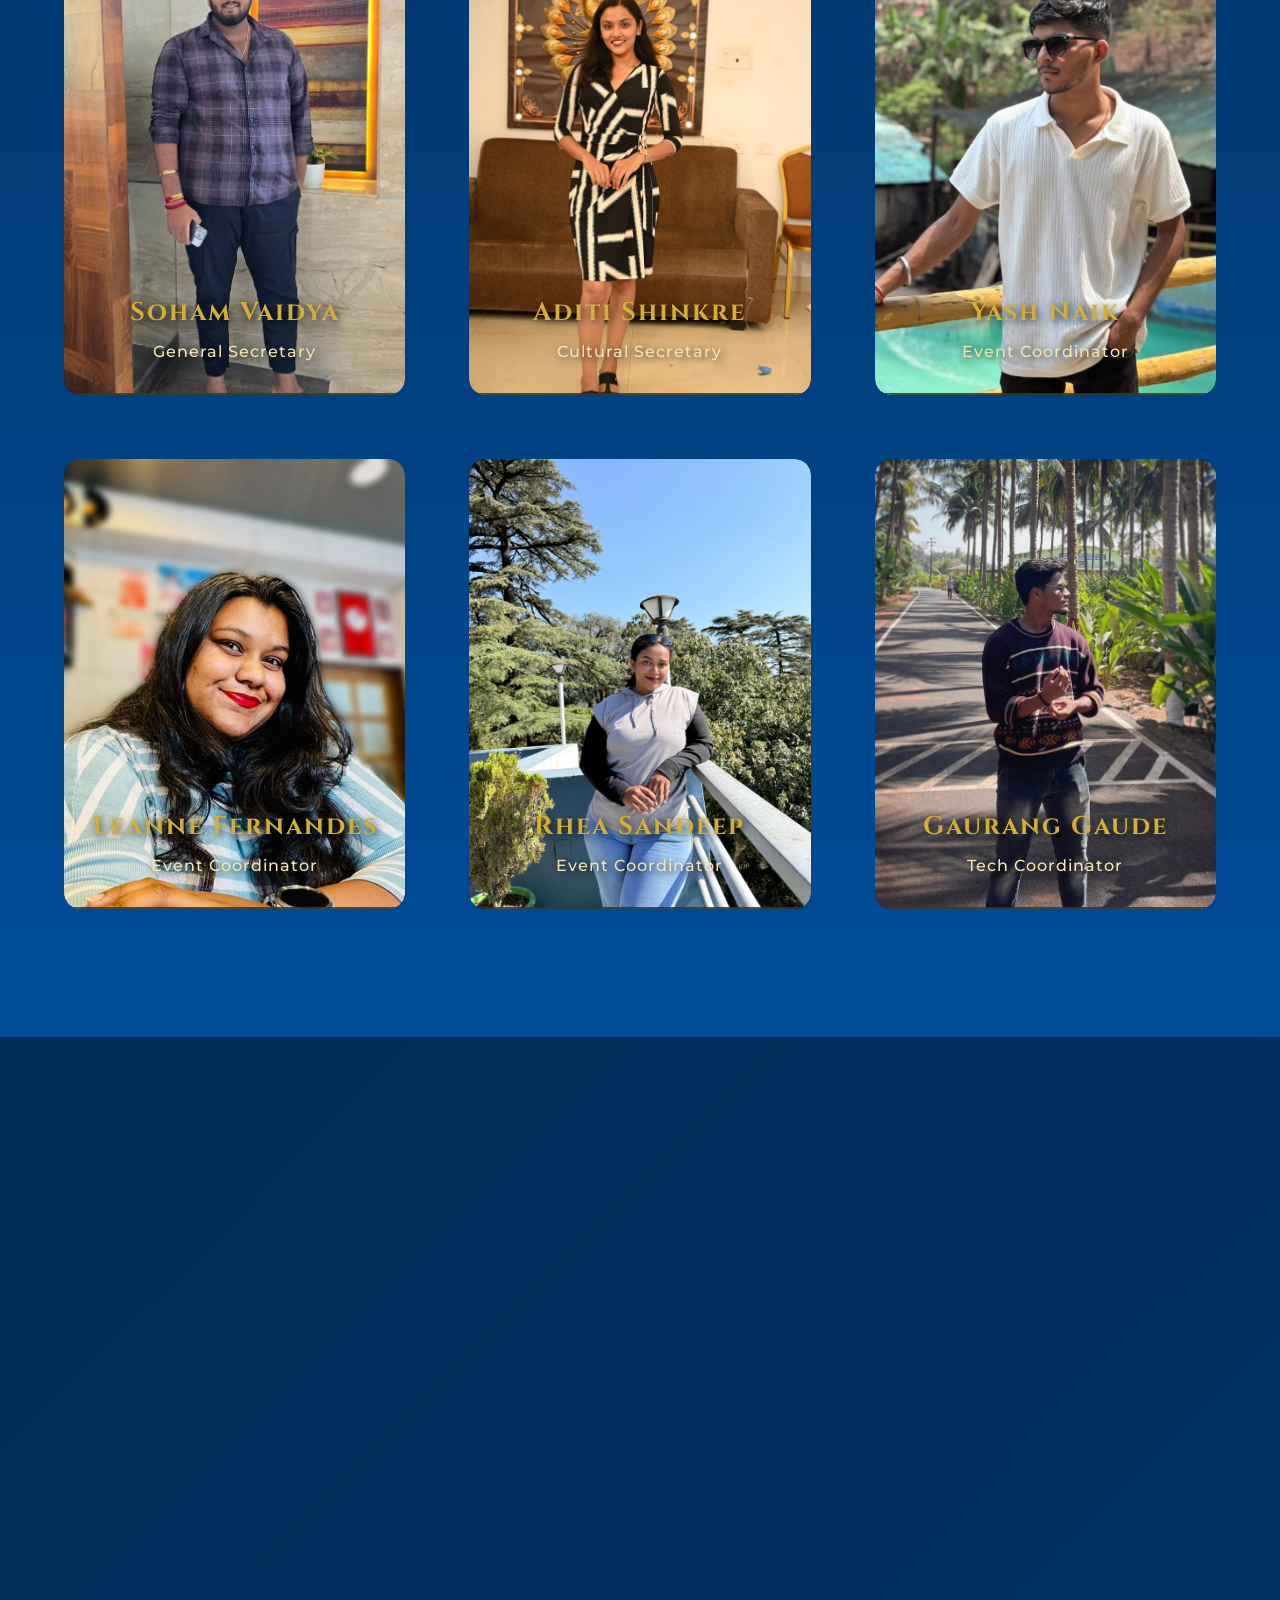
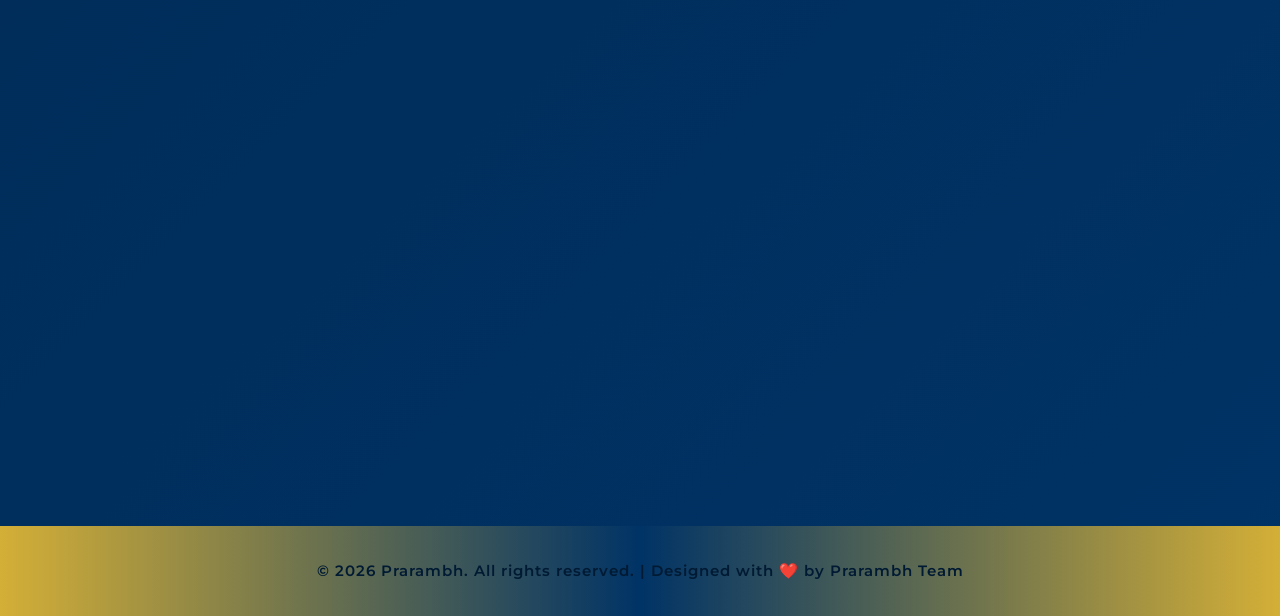
==== commit 1ffd65e2: "lol" ====
--- a/index.html
+++ b/index.html
@@ -25,7 +25,7 @@
 
     <div class="home" id="home">
         <video autoplay muted loop playsinline class="home-video">
-            <source src="" type="video/mp4">
+            <source src="main.jpg" type="video/mp4">
         </video>
 
         <div class="home-text">
@@ -379,7 +379,7 @@
             </div>
             <div class="team-member">
                 <div class="member-img-wrapper">
-                    <img src="Images/leo.jpeg" alt="Leanne Fernandes">
+                    <img src="Images/rio.jpeg" alt="Leanne Fernandes">
                 </div>
                 <h4>Rhea Sandeep</h4>
                 <p>Event Coordinator</p>
@@ -389,7 +389,7 @@
                     <img src="Images/g3.jpeg" alt="Gaurang Gaude">
                 </div>
                 <h4>Gaurang Gaude</h4>
-                <p>Event Coordinator</p>
+                <p>Tech Coordinator</p>
             </div>
         </div>
     </section>
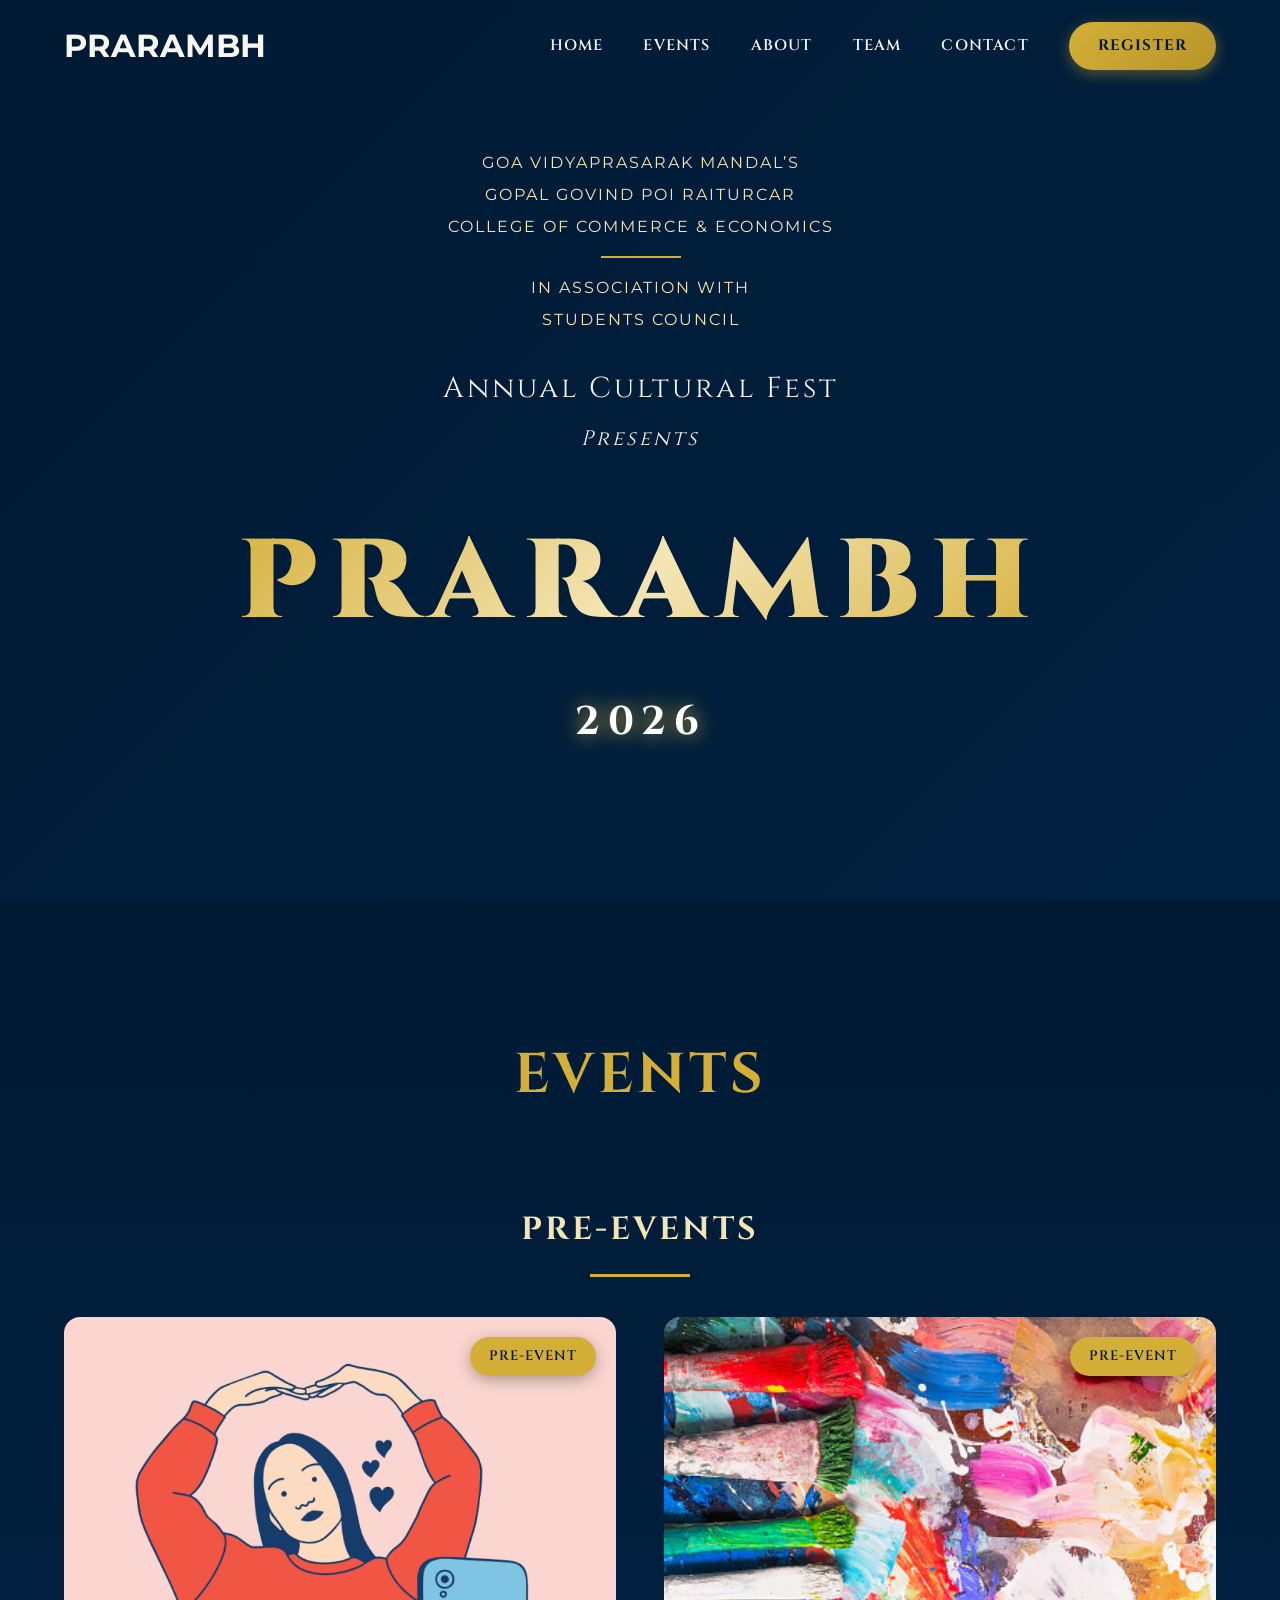
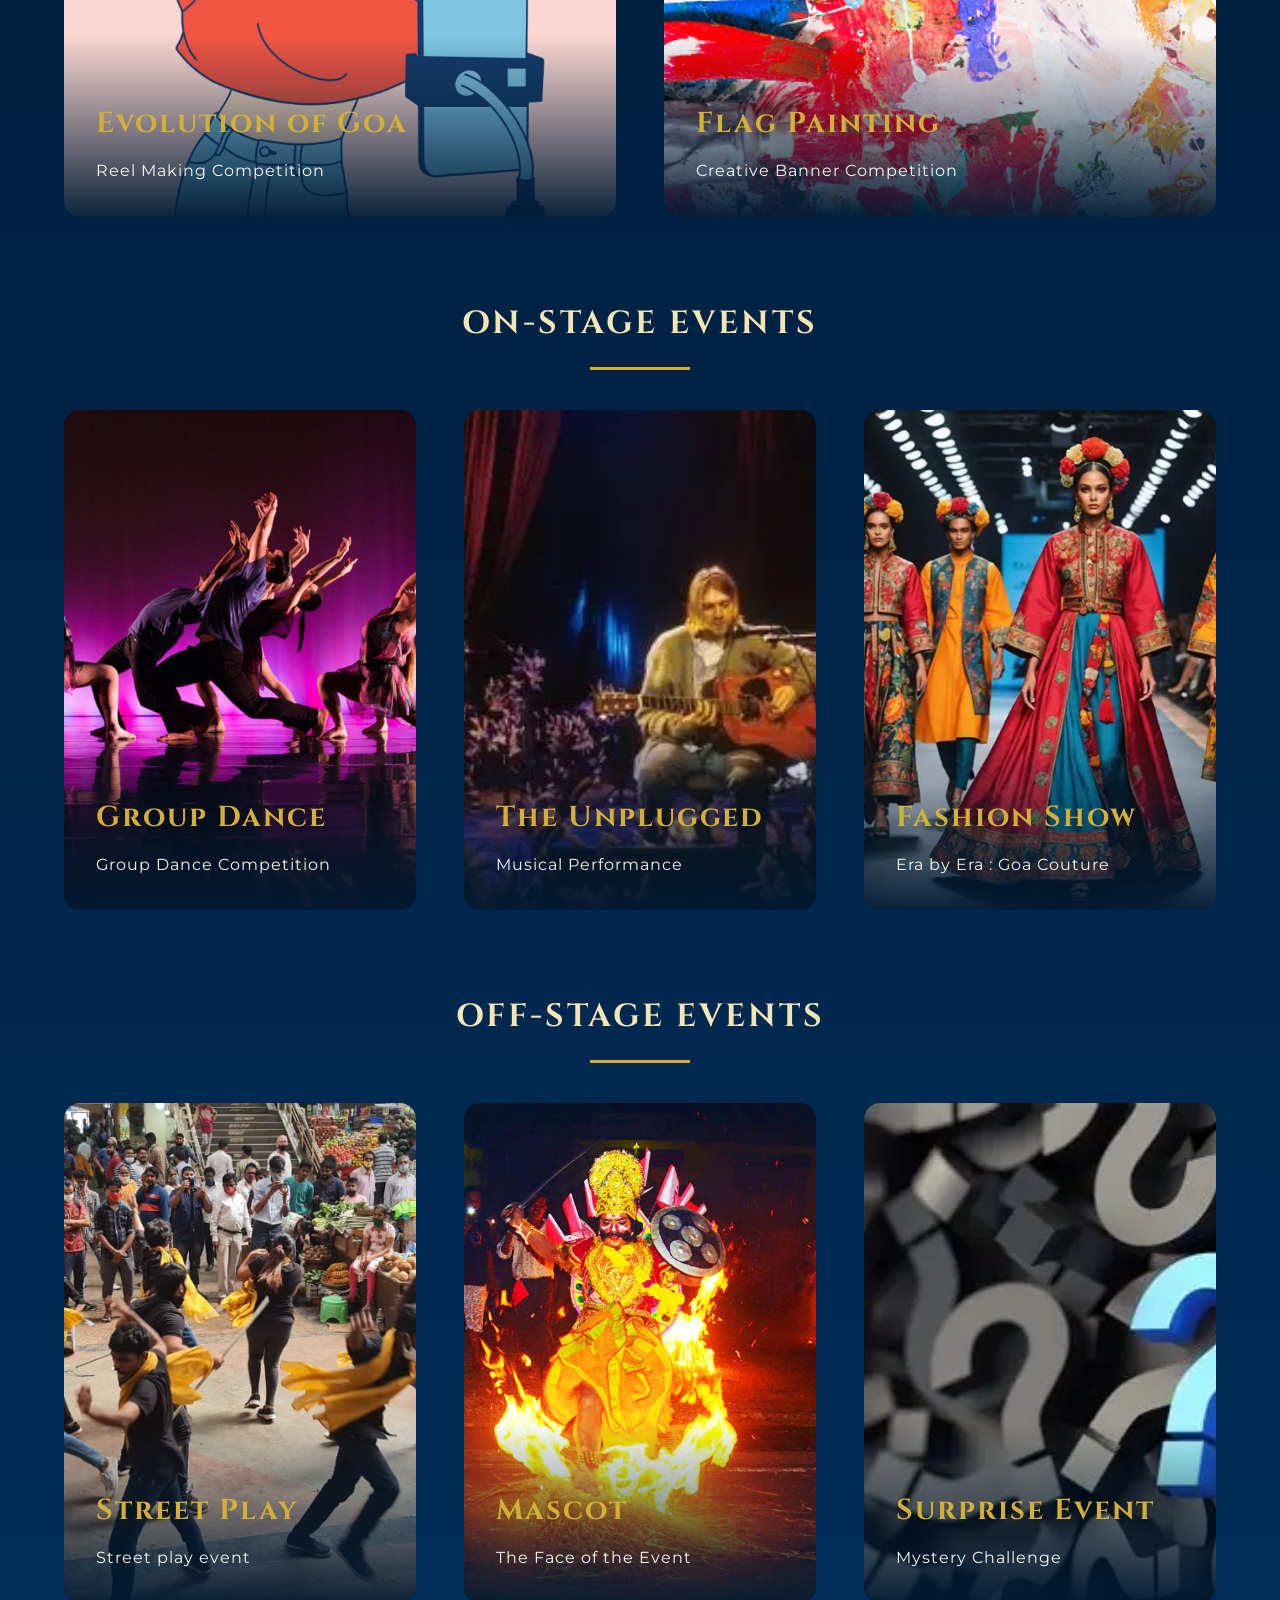
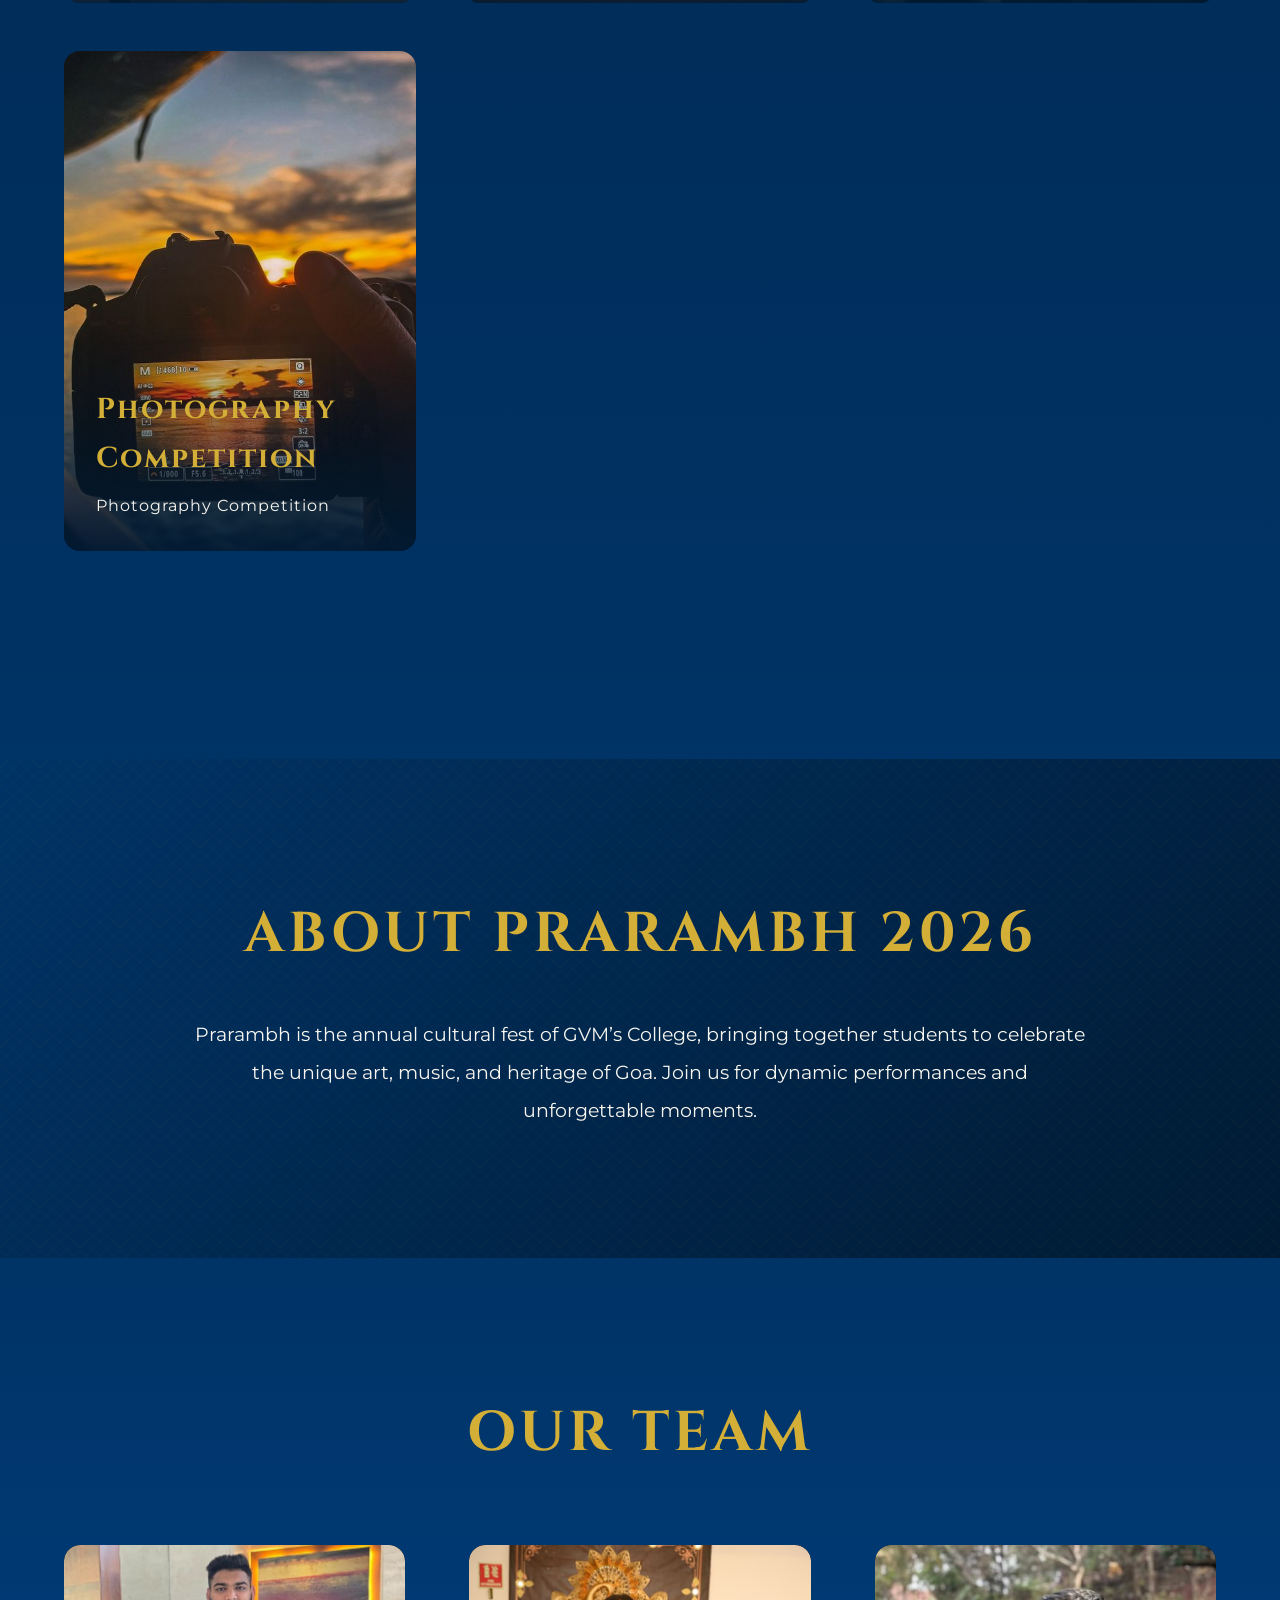
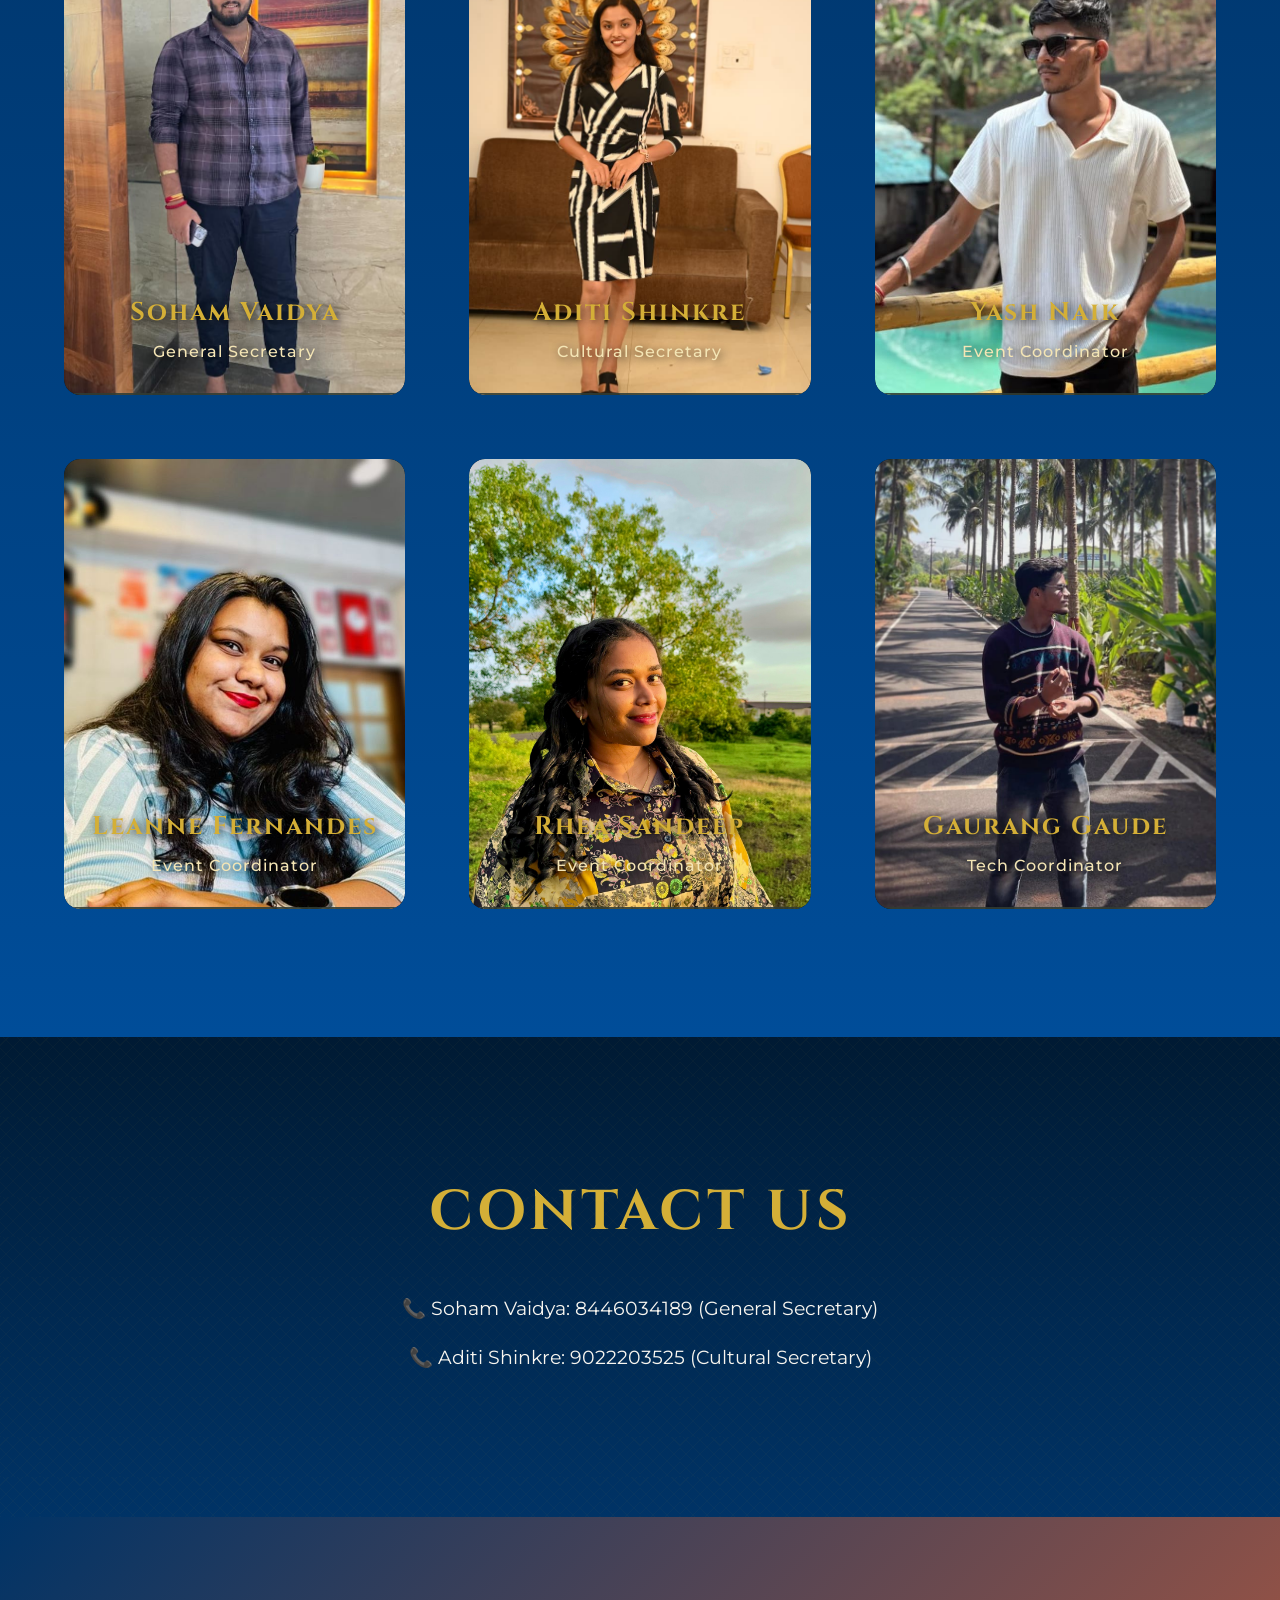
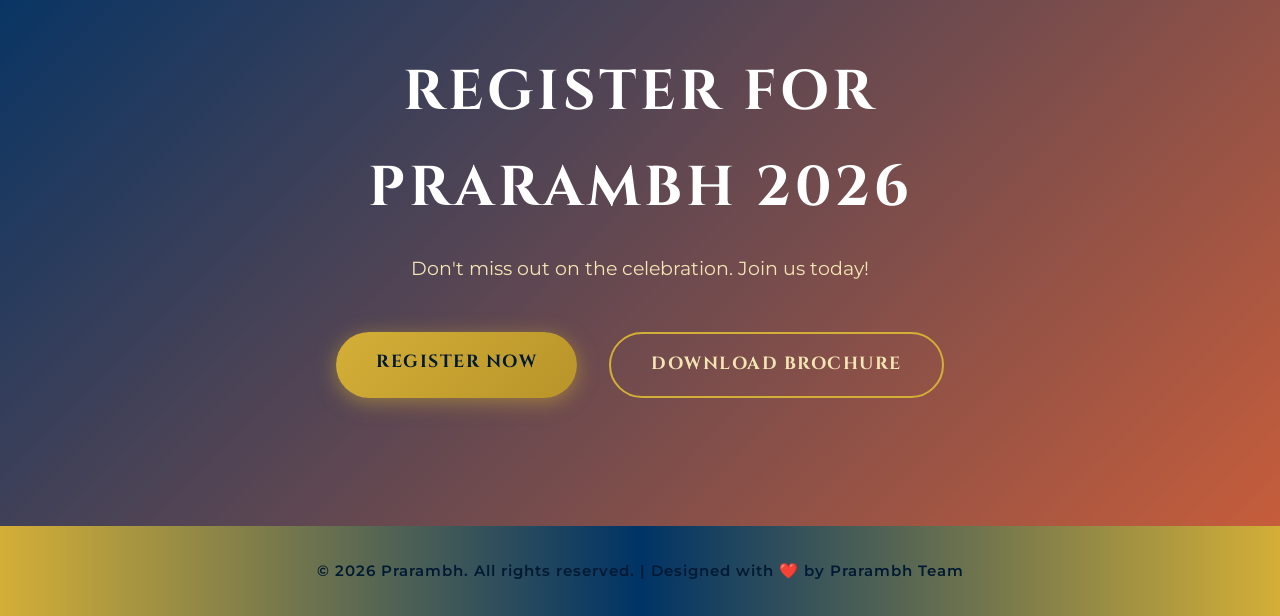
==== commit 889e9c93: "llllll" ====
--- a/index.html
+++ b/index.html
@@ -379,7 +379,7 @@
             </div>
             <div class="team-member">
                 <div class="member-img-wrapper">
-                    <img src="Images/rio.jpeg" alt="Leanne Fernandes">
+                    <img src="Images/rio2.jpeg" alt="Leanne Fernandes">
                 </div>
                 <h4>Rhea Sandeep</h4>
                 <p>Event Coordinator</p>
